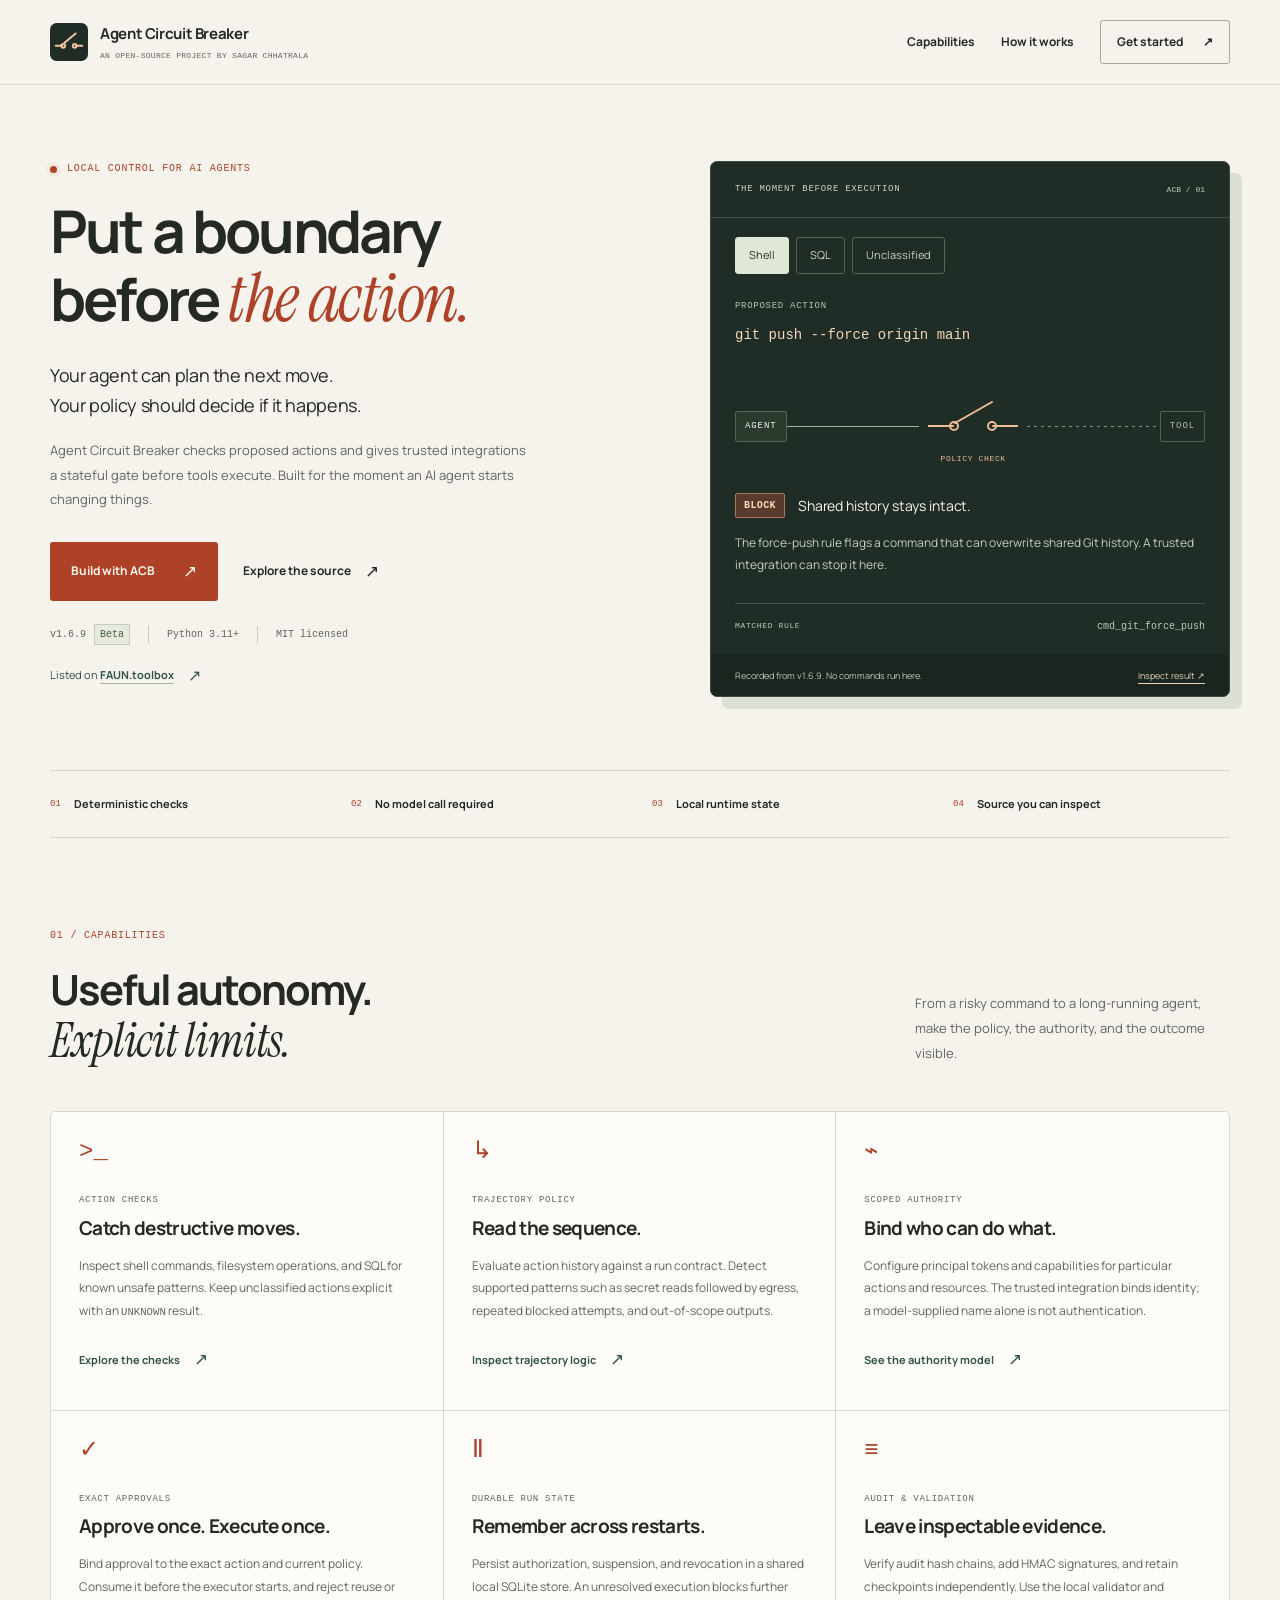
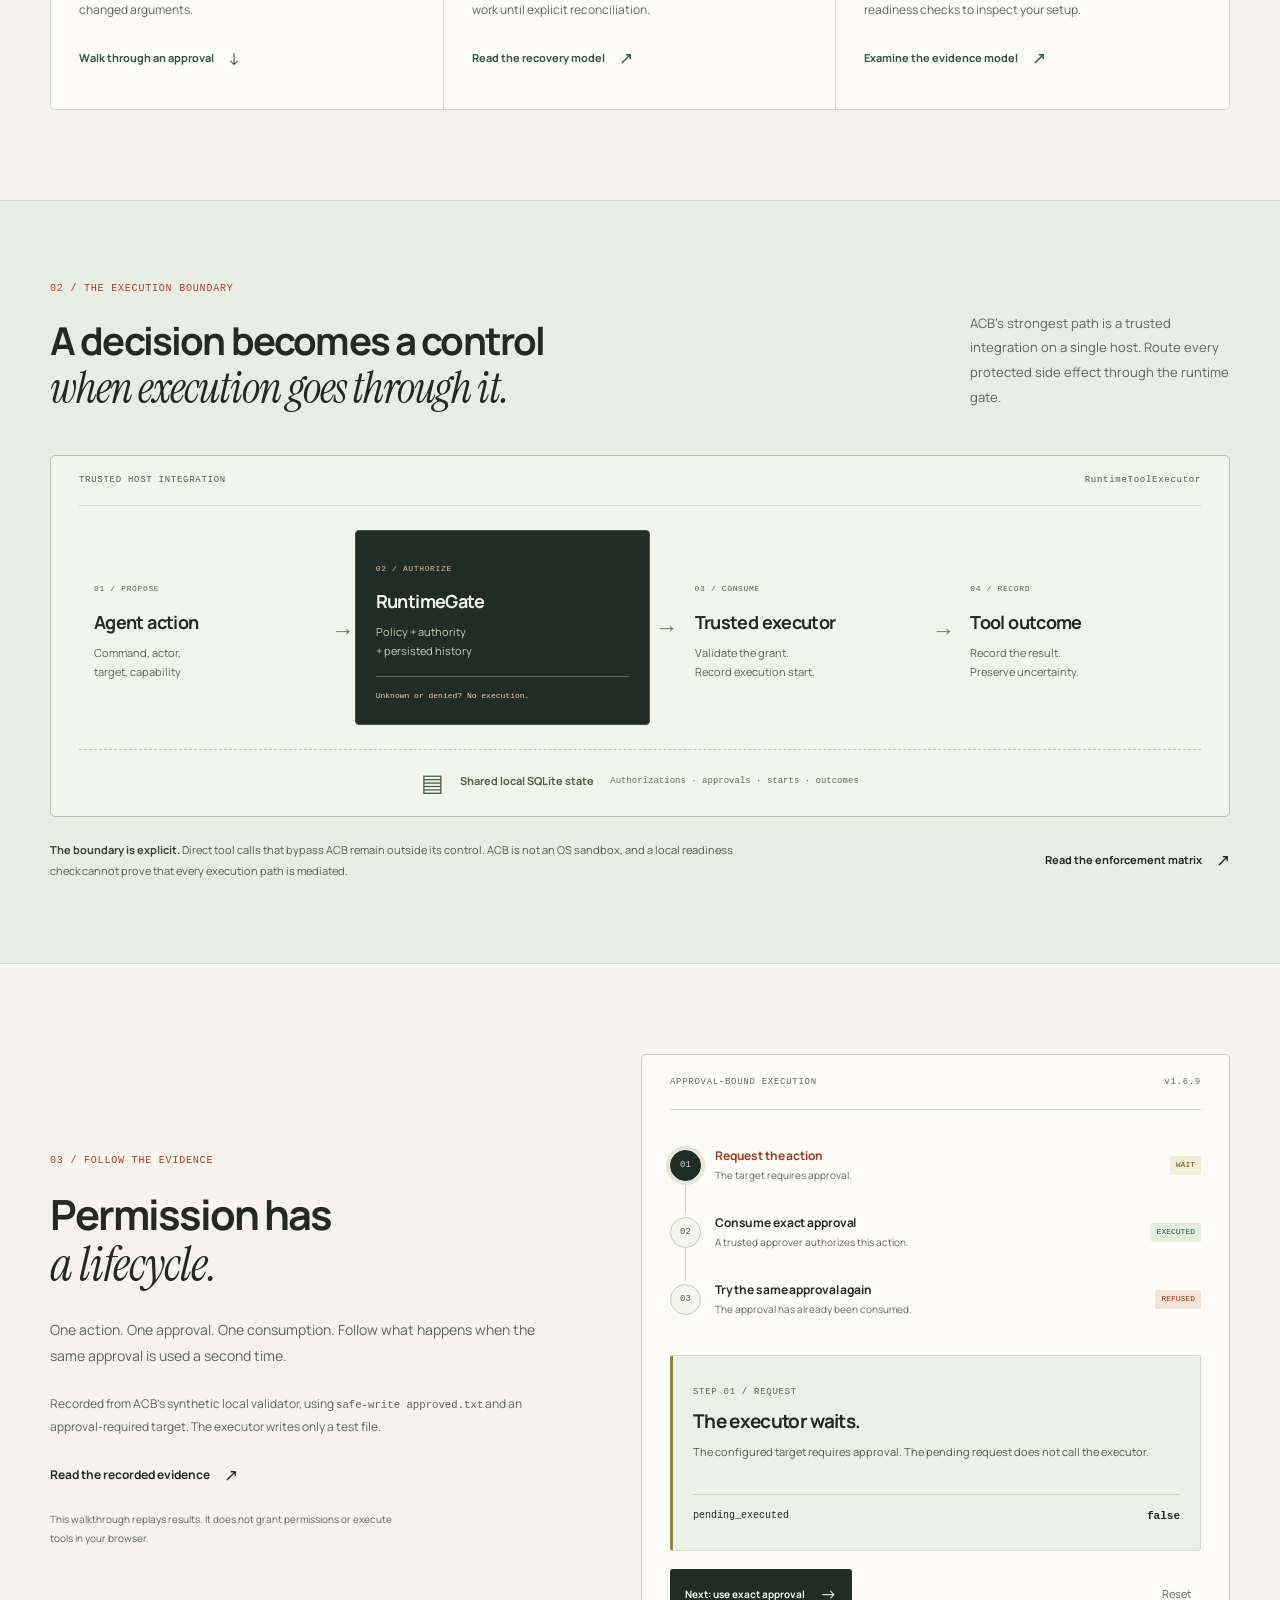
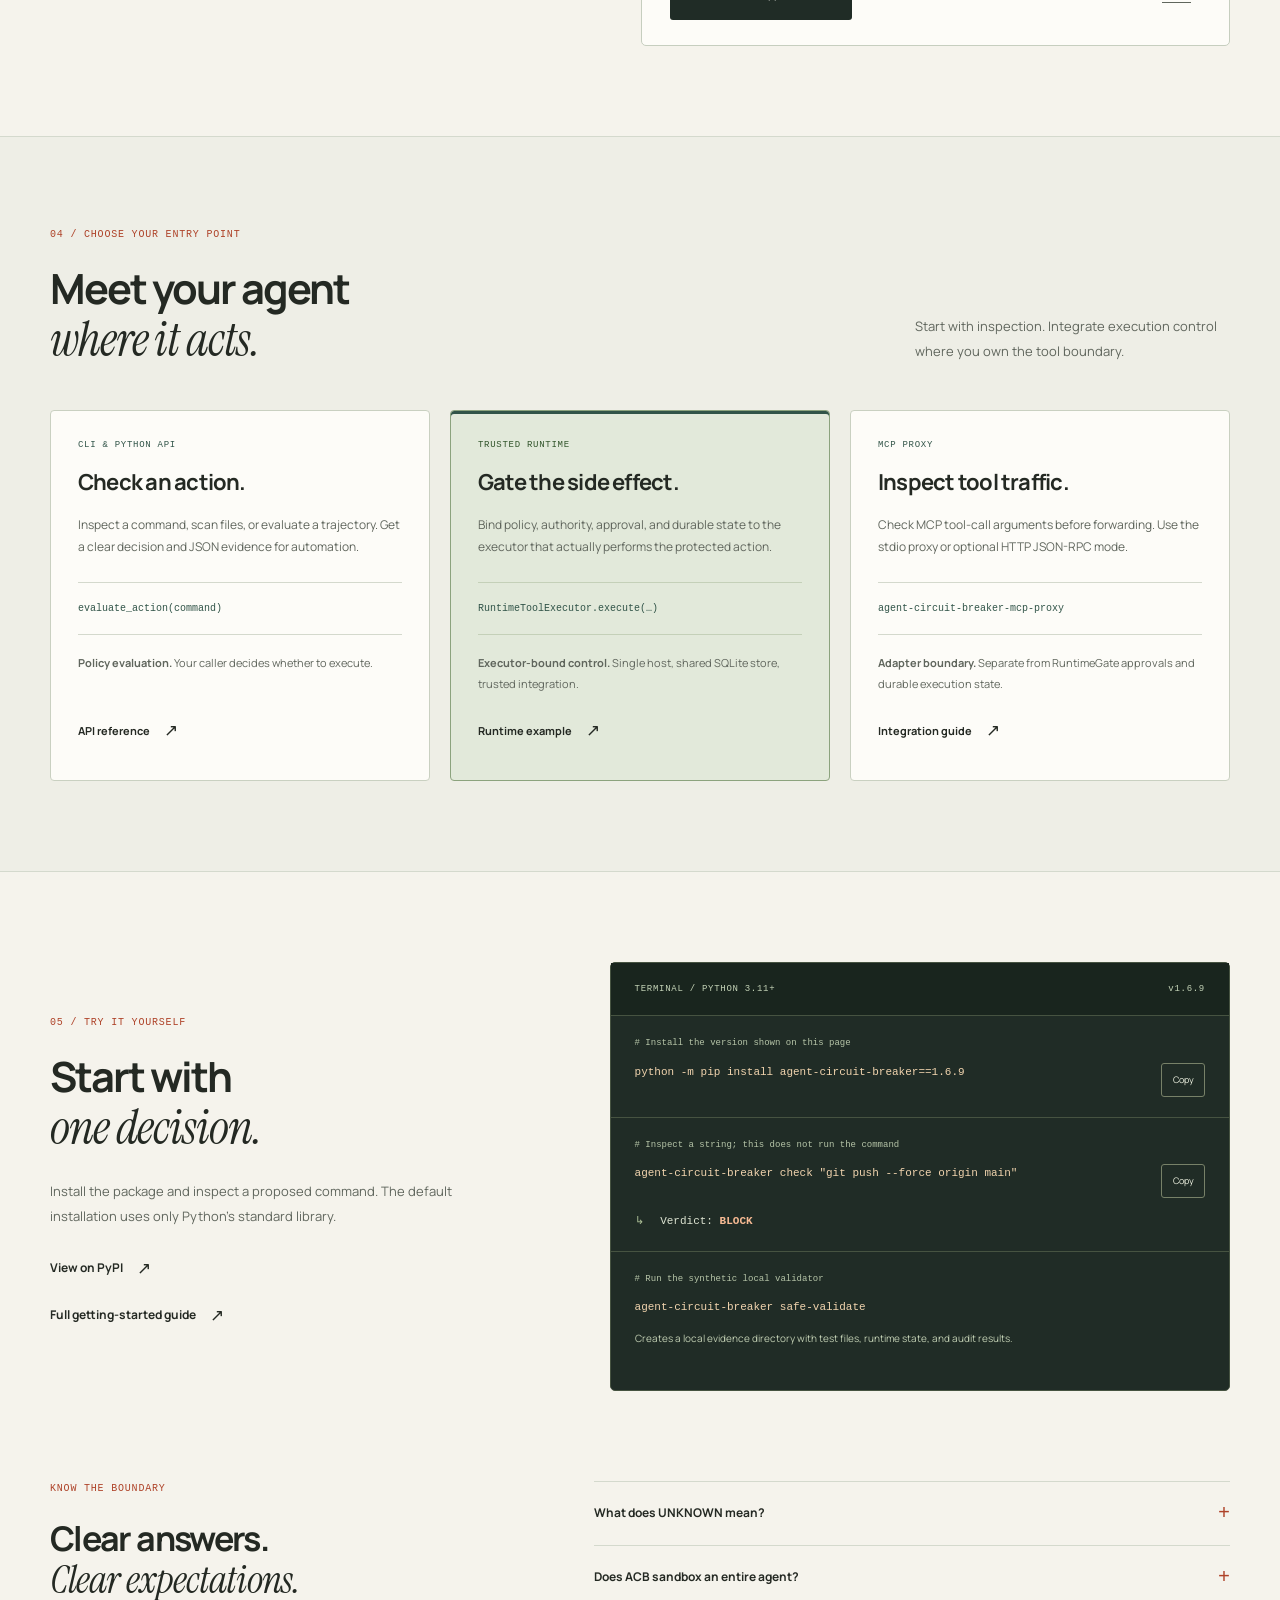
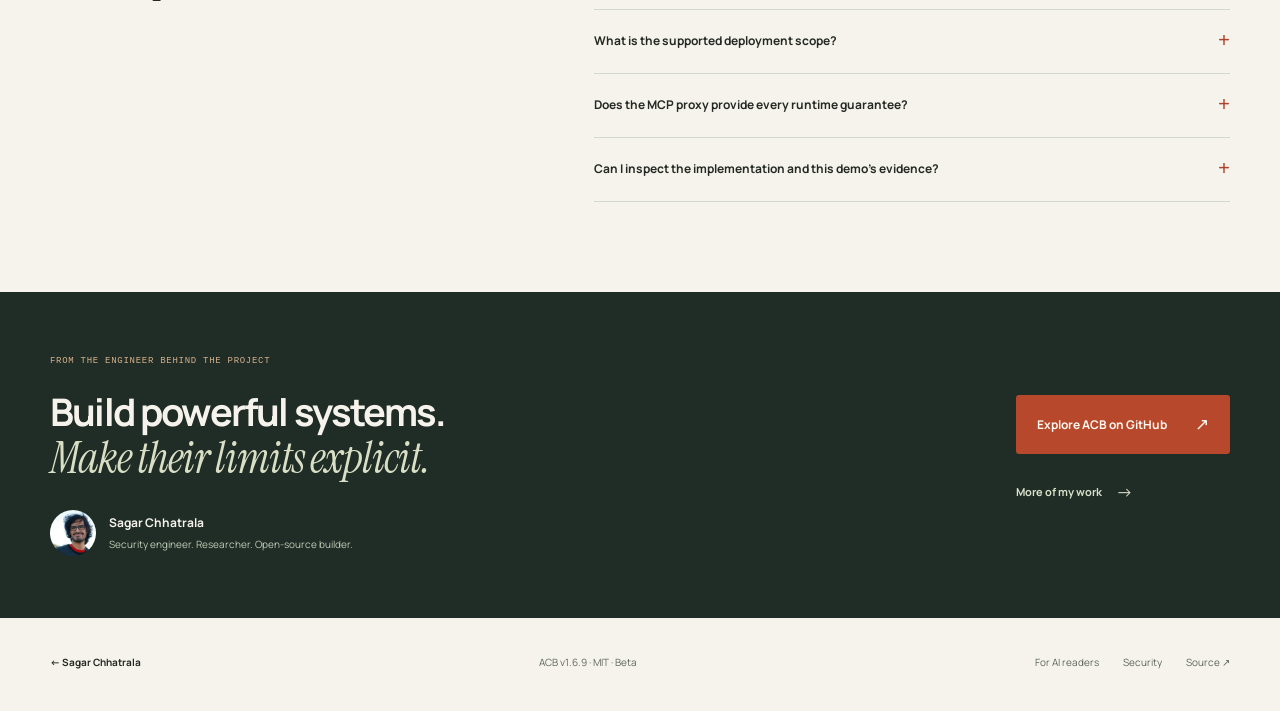
==== agent-circuit-breaker/index.html @ 3d3e62d9 "Publish Option 1 with consolidated ACB and HAC project pages" ====
<!doctype html>
<html lang="en">
<head>
  <meta charset="utf-8">
  <meta name="viewport" content="width=device-width, initial-scale=1">
  <title>Agent Circuit Breaker — Put a boundary before the action.</title>
  <meta name="description" content="Local, deterministic policy checks and a stateful runtime gate for AI agents. Explore ACB's real decisions, one-time approvals, durable state, and open-source Python implementation.">
  <meta name="theme-color" content="#f5f3ec">
  <link rel="canonical" href="https://sagarchhatrala.github.io/agent-circuit-breaker/">
  <link rel="icon" type="image/svg+xml" href="./mark.svg">
  <link rel="alternate" type="application/json" href="./project.json" title="Structured project facts">
  <link rel="alternate" type="text/plain" href="./llms.txt" title="Plain-text project guide">
  <meta property="og:type" content="website">
  <meta property="og:title" content="Agent Circuit Breaker — Put a boundary before the action.">
  <meta property="og:description" content="Local policy checks. Stateful execution control. Inspect the open-source safety layer for AI agents, by Sagar Chhatrala.">
  <meta property="og:url" content="https://sagarchhatrala.github.io/agent-circuit-breaker/">
  <link rel="preload" href="../assets/manrope-regular.ttf" as="font" type="font/ttf" crossorigin>
  <link rel="stylesheet" href="./styles.css">
  <script src="./app.js" defer></script>
  <script type="application/ld+json">
  {"@context":"https://schema.org","@type":"SoftwareSourceCode","name":"Agent Circuit Breaker","alternateName":"ACB","version":"1.6.9","description":"A beta Python safety layer with deterministic action and trajectory checks, and a single-host, trusted executor-bound RuntimeGate. Unmediated actions remain outside its scope.","url":"https://sagarchhatrala.github.io/agent-circuit-breaker/","codeRepository":"https://github.com/sagarchhatrala/agent-circuit-breaker","programmingLanguage":"Python","runtimePlatform":"Python 3.11+","license":"https://opensource.org/license/mit","author":{"@type":"Person","name":"Sagar Chhatrala","url":"https://sagarchhatrala.github.io/"},"isAccessibleForFree":true}
  </script>
</head>
<body>
  <a class="skip-link" href="#main">Skip to content</a>
  <header class="site-header">
    <nav class="shell nav" aria-label="Main navigation">
      <a class="brand" href="#top" aria-label="Agent Circuit Breaker home"><img src="./mark.svg" width="38" height="38" alt=""><span>Agent Circuit Breaker<span class="brand-byline">AN OPEN-SOURCE PROJECT BY SAGAR CHHATRALA</span></span></a>
      <div class="nav-links"><a href="#capabilities">Capabilities</a><a href="#runtime">How it works</a><a class="nav-start" href="#start">Get started <span aria-hidden="true">↗</span></a></div>
    </nav>
  </header>
  <main id="main" tabindex="-1">
    <section class="hero shell" id="top" aria-labelledby="hero-title">
      <div class="hero-copy">
        <p class="eyebrow"><span class="signal-dot" aria-hidden="true"></span> LOCAL CONTROL FOR AI AGENTS</p>
        <h1 id="hero-title">Put a boundary<br>before <em>the action.</em></h1>
        <p class="hero-lede">Your agent can plan the next move.<br><strong>Your policy should decide if it happens.</strong></p>
        <p class="hero-description">Agent Circuit Breaker checks proposed actions and gives trusted integrations a stateful gate before tools execute. Built for the moment an AI agent starts changing things.</p>
        <div class="hero-actions"><a class="button primary" href="#start">Build with ACB <span aria-hidden="true">↗</span></a><a class="text-link" href="https://github.com/sagarchhatrala/agent-circuit-breaker">Explore the source <span aria-hidden="true">↗</span></a></div>
        <div class="hero-facts"><a href="https://github.com/sagarchhatrala/agent-circuit-breaker/blob/v1.6.9/docs/releases/v1.6.9.md">v1.6.9 <span>Beta</span></a><span>Python 3.11+</span><span>MIT licensed</span></div>
        <a class="directory-link" href="https://faun.dev/toolbox/agent-circuit-breaker/" aria-label="Listed on FAUN.toolbox — view ACB’s profile and scorecard"><span>Listed on <strong>FAUN.toolbox</strong></span><span aria-hidden="true">↗</span></a>
      </div>
      <section class="decision-console" aria-labelledby="console-title">
        <div class="console-top"><span class="mono" id="console-title">THE MOMENT BEFORE EXECUTION</span><span class="console-mark" aria-hidden="true">ACB / 01</span></div>
        <div class="example-switch" role="group" aria-label="Choose a recorded policy check" hidden><button type="button" data-example="shell" aria-pressed="true">Shell</button><button type="button" data-example="sql" aria-pressed="false">SQL</button><button type="button" data-example="unknown" aria-pressed="false">Unclassified</button></div>
        <div class="console-result" aria-live="polite" aria-atomic="true">
          <p class="command-label mono">PROPOSED ACTION</p>
          <code class="command" id="command">git push --force origin main</code>
          <div class="circuit" aria-hidden="true"><span class="circuit-end">AGENT</span><span class="wire"></span><span class="circuit-gate"><svg viewBox="0 0 90 58"><path d="M0 37h25m40 0h25M27 34 64 13"/><circle cx="26" cy="37" r="4"/><circle cx="64" cy="37" r="4"/></svg><span>POLICY CHECK</span></span><span class="wire wire-stopped"></span><span class="circuit-end dim">TOOL</span></div>
          <div class="decision-line"><span class="verdict" id="verdict">BLOCK</span><span id="decision-title">Shared history stays intact.</span></div>
          <p class="decision-reason" id="decision-reason">The force-push rule flags a command that can overwrite shared Git history. A trusted integration can stop it here.</p>
          <div class="rule-line"><span class="mono">MATCHED RULE</span><code id="matched-rule">cmd_git_force_push</code></div>
        </div>
        <div class="console-foot"><span>Recorded from v1.6.9. No commands run here.</span><a href="./evidence.json">Inspect result <span aria-hidden="true">↗</span></a></div>
        <p id="example-error" class="console-error" role="status" hidden>Interactive examples could not load. The recorded shell result remains available above.</p>
      </section>
    </section>

    <div class="principles shell" aria-label="Project principles"><p><span>01</span> Deterministic checks</p><p><span>02</span> No model call required</p><p><span>03</span> Local runtime state</p><p><span>04</span> Source you can inspect</p></div>

    <section class="section shell" id="capabilities" aria-labelledby="capabilities-title">
      <div class="section-heading"><div><p class="eyebrow">01 / CAPABILITIES</p><h2 id="capabilities-title">Useful autonomy.<br><em>Explicit limits.</em></h2></div><p>From a risky command to a long-running agent, make the policy, the authority, and the outcome visible.</p></div>
      <div class="capability-grid">
        <article class="capability"><span class="cap-icon" aria-hidden="true">&gt;_</span><p class="mono capability-kind">ACTION CHECKS</p><h3>Catch destructive moves.</h3><p>Inspect shell commands, filesystem operations, and SQL for known unsafe patterns. Keep unclassified actions explicit with an <code>UNKNOWN</code> result.</p><a class="text-link" href="https://github.com/sagarchhatrala/agent-circuit-breaker/blob/v1.6.9/docs/GETTING_STARTED.md">Explore the checks <span aria-hidden="true">↗</span></a></article>
        <article class="capability"><span class="cap-icon" aria-hidden="true">↳</span><p class="mono capability-kind">TRAJECTORY POLICY</p><h3>Read the sequence.</h3><p>Evaluate action history against a run contract. Detect supported patterns such as secret reads followed by egress, repeated blocked attempts, and out-of-scope outputs.</p><a class="text-link" href="https://github.com/sagarchhatrala/agent-circuit-breaker/blob/v1.6.9/agent_circuit_breaker/trajectory.py">Inspect trajectory logic <span aria-hidden="true">↗</span></a></article>
        <article class="capability"><span class="cap-icon" aria-hidden="true">⌁</span><p class="mono capability-kind">SCOPED AUTHORITY</p><h3>Bind who can do what.</h3><p>Configure principal tokens and capabilities for particular actions and resources. The trusted integration binds identity; a model-supplied name alone is not authentication.</p><a class="text-link" href="https://github.com/sagarchhatrala/agent-circuit-breaker/blob/v1.6.9/docs/RUNTIME_PRINCIPALS_AND_CAPABILITIES.md">See the authority model <span aria-hidden="true">↗</span></a></article>
        <article class="capability"><span class="cap-icon" aria-hidden="true">✓</span><p class="mono capability-kind">EXACT APPROVALS</p><h3>Approve once. Execute once.</h3><p>Bind approval to the exact action and current policy. Consume it before the executor starts, and reject reuse or changed arguments.</p><a class="text-link" href="#approval">Walk through an approval <span aria-hidden="true">↓</span></a></article>
        <article class="capability"><span class="cap-icon" aria-hidden="true">Ⅱ</span><p class="mono capability-kind">DURABLE RUN STATE</p><h3>Remember across restarts.</h3><p>Persist authorization, suspension, and revocation in a shared local SQLite store. An unresolved execution blocks further work until explicit reconciliation.</p><a class="text-link" href="https://github.com/sagarchhatrala/agent-circuit-breaker/blob/v1.6.9/docs/RUNTIME_PRODUCTION_HARDENING.md">Read the recovery model <span aria-hidden="true">↗</span></a></article>
        <article class="capability"><span class="cap-icon" aria-hidden="true">≡</span><p class="mono capability-kind">AUDIT &amp; VALIDATION</p><h3>Leave inspectable evidence.</h3><p>Verify audit hash chains, add HMAC signatures, and retain checkpoints independently. Use the local validator and readiness checks to inspect your setup.</p><a class="text-link" href="https://github.com/sagarchhatrala/agent-circuit-breaker/blob/v1.6.9/docs/RUNTIME_PRODUCTION_HARDENING.md#audit-integrity">Examine the evidence model <span aria-hidden="true">↗</span></a></article>
      </div>
    </section>

    <section class="runtime-section" id="runtime" aria-labelledby="runtime-title">
      <div class="shell">
        <div class="section-heading"><div><p class="eyebrow">02 / THE EXECUTION BOUNDARY</p><h2 id="runtime-title">A decision becomes a control<br><em>when execution goes through it.</em></h2></div><p>ACB’s strongest path is a trusted integration on a single host. Route every protected side effect through the runtime gate.</p></div>
        <div class="architecture">
          <div class="architecture-top mono"><span>TRUSTED HOST INTEGRATION</span><span>RuntimeToolExecutor</span></div>
          <ol class="architecture-flow">
            <li><span class="step-no mono">01 / PROPOSE</span><h3>Agent action</h3><p>Command, actor,<br>target, capability</p></li>
            <li class="gate-node"><span class="step-no mono">02 / AUTHORIZE</span><h3>RuntimeGate</h3><p>Policy + authority<br>+ persisted history</p><span class="node-caption">Unknown or denied? No execution.</span></li>
            <li><span class="step-no mono">03 / CONSUME</span><h3>Trusted executor</h3><p>Validate the grant.<br>Record execution start.</p></li>
            <li><span class="step-no mono">04 / RECORD</span><h3>Tool outcome</h3><p>Record the result.<br>Preserve uncertainty.</p></li>
          </ol>
          <div class="state-bar"><span class="state-icon" aria-hidden="true">▤</span><strong>Shared local SQLite state</strong><span>Authorizations · approvals · starts · outcomes</span></div>
        </div>
        <div class="boundary-note"><p><strong>The boundary is explicit.</strong> Direct tool calls that bypass ACB remain outside its control. ACB is not an OS sandbox, and a local readiness check cannot prove that every execution path is mediated.</p><a class="text-link" href="https://github.com/sagarchhatrala/agent-circuit-breaker/blob/v1.6.9/docs/ADAPTER_ENFORCEMENT_MATRIX.md">Read the enforcement matrix <span aria-hidden="true">↗</span></a></div>
      </div>
    </section>

    <section class="section shell approval-section" id="approval" aria-labelledby="approval-title">
      <div class="approval-copy"><p class="eyebrow">03 / FOLLOW THE EVIDENCE</p><h2 id="approval-title">Permission has<br><em>a lifecycle.</em></h2><p>One action. One approval. One consumption. Follow what happens when the same approval is used a second time.</p><p class="scenario-context">Recorded from ACB’s synthetic local validator, using <code>safe-write approved.txt</code> and an approval-required target. The executor writes only a test file.</p><a class="text-link" href="./evidence.json">Read the recorded evidence <span aria-hidden="true">↗</span></a><p class="replay-note">This walkthrough replays results. It does not grant permissions or execute tools in your browser.</p></div>
      <div class="approval-demo">
        <div class="demo-header"><span class="mono">APPROVAL-BOUND EXECUTION</span><span class="mono">v1.6.9</span></div>
        <ol class="approval-steps">
          <li data-step="0" class="is-active" aria-current="step"><span class="timeline-dot">01</span><div><h3>Request the action</h3><p>The target requires approval.</p></div><span class="step-outcome pending">WAIT</span></li>
          <li data-step="1"><span class="timeline-dot">02</span><div><h3>Consume exact approval</h3><p>A trusted approver authorizes this action.</p></div><span class="step-outcome allow">EXECUTED</span></li>
          <li data-step="2"><span class="timeline-dot">03</span><div><h3>Try the same approval again</h3><p>The approval has already been consumed.</p></div><span class="step-outcome block">REFUSED</span></li>
        </ol>
        <div class="approval-result" aria-live="polite" aria-atomic="true"><span class="mono" id="approval-stage">STEP 01 / REQUEST</span><h3 id="approval-headline">The executor waits.</h3><p id="approval-description">The configured target requires approval. The pending request does not call the executor.</p><div class="result-fact"><code id="approval-field">pending_executed</code><strong id="approval-value">false</strong></div></div>
        <div class="demo-controls" hidden><button type="button" class="button dark" id="next-step">Next: use exact approval <span aria-hidden="true">→</span></button><button type="button" class="reset-button" id="reset-demo">Reset</button></div>
        <noscript><p class="noscript-note">Recorded outcomes: pending request — no execution; exact approval — executed; approval replay — no execution. All three steps are shown above.</p></noscript>
      </div>
    </section>

    <section class="integration-section section" aria-labelledby="integration-title">
      <div class="shell"><div class="section-heading"><div><p class="eyebrow">04 / CHOOSE YOUR ENTRY POINT</p><h2 id="integration-title">Meet your agent<br><em>where it acts.</em></h2></div><p>Start with inspection. Integrate execution control where you own the tool boundary.</p></div>
      <div class="integration-grid">
        <article><span class="integration-tag">CLI &amp; PYTHON API</span><h3>Check an action.</h3><p>Inspect a command, scan files, or evaluate a trajectory. Get a clear decision and JSON evidence for automation.</p><code>evaluate_action(command)</code><p class="integration-scope"><strong>Policy evaluation.</strong> Your caller decides whether to execute.</p><a class="text-link" href="https://github.com/sagarchhatrala/agent-circuit-breaker/blob/v1.6.9/docs/API.md">API reference <span aria-hidden="true">↗</span></a></article>
        <article class="integration-featured"><span class="integration-tag">TRUSTED RUNTIME</span><h3>Gate the side effect.</h3><p>Bind policy, authority, approval, and durable state to the executor that actually performs the protected action.</p><code>RuntimeToolExecutor.execute(…)</code><p class="integration-scope"><strong>Executor-bound control.</strong> Single host, shared SQLite store, trusted integration.</p><a class="text-link" href="https://github.com/sagarchhatrala/agent-circuit-breaker/tree/v1.6.9#mediated-execution-example">Runtime example <span aria-hidden="true">↗</span></a></article>
        <article><span class="integration-tag">MCP PROXY</span><h3>Inspect tool traffic.</h3><p>Check MCP tool-call arguments before forwarding. Use the stdio proxy or optional HTTP JSON-RPC mode.</p><code>agent-circuit-breaker-mcp-proxy</code><p class="integration-scope"><strong>Adapter boundary.</strong> Separate from RuntimeGate approvals and durable execution state.</p><a class="text-link" href="https://github.com/sagarchhatrala/agent-circuit-breaker/blob/v1.6.9/docs/INTEGRATION_GUIDE.md">Integration guide <span aria-hidden="true">↗</span></a></article>
      </div></div>
    </section>

    <section class="section shell start-section" id="start" aria-labelledby="start-title">
      <div class="start-copy"><p class="eyebrow">05 / TRY IT YOURSELF</p><h2 id="start-title">Start with<br><em>one decision.</em></h2><p>Install the package and inspect a proposed command. The default installation uses only Python’s standard library.</p><div class="start-links"><a class="text-link" href="https://pypi.org/project/agent-circuit-breaker/1.6.9/">View on PyPI <span aria-hidden="true">↗</span></a><a class="text-link" href="https://github.com/sagarchhatrala/agent-circuit-breaker/blob/v1.6.9/docs/GETTING_STARTED.md">Full getting-started guide <span aria-hidden="true">↗</span></a></div></div>
      <div class="quickstart"><div class="quickstart-header"><span class="mono">TERMINAL / PYTHON 3.11+</span><span class="mono">v1.6.9</span></div><div class="install-block"><span class="code-comment"># Install the version shown on this page</span><div class="copy-row"><code id="install-command">python -m pip install agent-circuit-breaker==1.6.9</code><button type="button" class="copy-button" data-copy="install-command" aria-label="Copy installation command" hidden>Copy</button></div></div><div class="check-block"><span class="code-comment"># Inspect a string; this does not run the command</span><div class="copy-row"><code id="check-command">agent-circuit-breaker check "git push --force origin main"</code><button type="button" class="copy-button" data-copy="check-command" aria-label="Copy policy check command" hidden>Copy</button></div><p class="terminal-result"><span aria-hidden="true">↳</span> Verdict: <strong>BLOCK</strong></p></div><div class="validation-block"><span class="code-comment"># Run the synthetic local validator</span><code>agent-circuit-breaker safe-validate</code><p>Creates a local evidence directory with test files, runtime state, and audit results.</p></div><p class="copy-status" id="copy-status" role="status"></p></div>
    </section>

    <section class="faq-section shell" aria-labelledby="faq-title"><div><p class="eyebrow">KNOW THE BOUNDARY</p><h2 id="faq-title">Clear answers.<br><em>Clear expectations.</em></h2></div><div class="faq-list">
      <details><summary>What does UNKNOWN mean?</summary><p>ACB could not establish that the action passed its supported checks. It is a separate result, not permission. RuntimeGate does not issue executable authority for an unknown action. ALLOW, BLOCK, UNKNOWN, PENDING_APPROVAL, and ERROR remain distinct outcomes.</p></details>
      <details><summary>Does ACB sandbox an entire agent?</summary><p>No. ACB controls the paths that a trusted integration routes through it. Direct subprocess calls, arbitrary host processes, and compromised trusted executors remain outside that boundary. Use separate OS and network controls where your threat model requires them.</p></details>
      <details><summary>What is the supported deployment scope?</summary><p>Version 1.6.9 is classified as beta. Its strongest supported path is a single-host trusted RuntimeGate deployment, with workers sharing a local SQLite store and private keys held outside model-visible state. The readiness command checks local store and audit posture; it is not a certification of your application. Distributed coordination and exactly-once external effects are outside scope.</p></details>
      <details><summary>Does the MCP proxy provide every runtime guarantee?</summary><p>No. The proxy can stop forwarding unsafe or unknown calls according to policy, but it does not provide RuntimeGate’s exact approval consumption, suspension and revocation, or durable start/outcome tracking. See the <a href="https://github.com/sagarchhatrala/agent-circuit-breaker/blob/v1.6.9/docs/ADAPTER_ENFORCEMENT_MATRIX.md">adapter enforcement matrix</a> for each entry point.</p></details>
      <details><summary>Can I inspect the implementation and this demo’s evidence?</summary><p>Yes. ACB is MIT-licensed. The examples on this page were recorded from source commit <a href="https://github.com/sagarchhatrala/agent-circuit-breaker/tree/55b9646ea78384dd2a3c57bf1ff7b67048d75b16"><code>55b9646</code></a>. Read the <a href="./evidence.json">recorded results</a>, <a href="./project.json">structured project facts</a>, or <a href="./llms.txt">plain-text guide</a>. The browser replays results and never runs the Python engine.</p></details>
    </div></section>

    <section class="maker-section" aria-labelledby="maker-title"><div class="shell maker-grid"><div><p class="eyebrow">FROM THE ENGINEER BEHIND THE PROJECT</p><h2 id="maker-title">Build powerful systems.<br><em>Make their limits explicit.</em></h2><div class="maker"><img src="../assets/portrait.jpg" alt="Sagar Chhatrala" width="46" height="46" loading="lazy"><p><strong>Sagar Chhatrala</strong><span>Security engineer. Researcher. Open-source builder.</span></p></div></div><div class="maker-actions"><a class="button primary" href="https://github.com/sagarchhatrala/agent-circuit-breaker">Explore ACB on GitHub <span aria-hidden="true">↗</span></a><a class="text-link" href="../#projects">More of my work <span aria-hidden="true">→</span></a></div></div></section>
  </main>
  <footer class="shell footer"><a href="../">← Sagar Chhatrala</a><span>ACB v1.6.9 · MIT · Beta</span><div><a href="./llms.txt">For AI readers</a><a href="https://github.com/sagarchhatrala/agent-circuit-breaker/blob/v1.6.9/SECURITY.md">Security</a><a href="https://github.com/sagarchhatrala/agent-circuit-breaker">Source ↗</a></div></footer>
</body>
</html>
---- agent-circuit-breaker/styles.css ----
@font-face{font-family:Manrope;src:url('../assets/manrope-regular.ttf') format('truetype');font-weight:400;font-display:swap}
@font-face{font-family:Manrope;src:url('../assets/manrope-bold.ttf') format('truetype');font-weight:700;font-display:swap}
@font-face{font-family:'Instrument Serif';src:url('../assets/instrument-serif-italic.ttf') format('truetype');font-weight:400;font-style:italic;font-display:swap}
:root{--paper:#f5f3ec;--white:#fdfcf8;--ink:#242923;--muted:#60665d;--line:#d4d9cd;--accent:#ae4228;--green:#315448;--dark:#202c26;--mono:'Cascadia Code',Consolas,monospace;--header:85px}
*{box-sizing:border-box}html{scroll-behavior:smooth;scroll-padding-top:calc(var(--header) + 24px)}body{margin:0;background:var(--paper);color:var(--ink);font-family:Manrope,'Segoe UI',sans-serif;font-size:15px;line-height:1.7;-webkit-font-smoothing:antialiased}h1,h2,h3,p{margin:0}h1,h2,h3{font-weight:700;line-height:1.15}h1,h2{letter-spacing:-.048em}h2{font-size:clamp(34px,3.25vw,46px)}h3{font-size:20px;letter-spacing:-.035em}em{font-family:'Instrument Serif',Georgia,serif;font-weight:400;font-size:1.15em;letter-spacing:-.023em}a{color:inherit;text-decoration:none;text-underline-offset:4px}a:hover{color:var(--accent)}a,button{-webkit-tap-highlight-color:transparent}button{cursor:pointer;font:inherit}button:disabled{cursor:default}code{font-family:var(--mono);font-size:.89em;overflow-wrap:anywhere}img,svg{display:block;max-width:100%}button,a{touch-action:manipulation}:focus-visible{outline:3px solid var(--accent);outline-offset:5px}[hidden]{display:none!important}::selection{background:#eac7ad;color:var(--ink)}.shell{width:min(1180px,calc(100% - 96px));margin-inline:auto}.mono,.eyebrow{font:10px/1.6 var(--mono);letter-spacing:.08em}.eyebrow{color:var(--accent);margin-bottom:22px;display:flex;align-items:center;gap:10px}.signal-dot{width:7px;height:7px;border-radius:50%;background:var(--accent);box-shadow:0 0 0 4px #ae422810}.skip-link{position:fixed;top:12px;left:12px;z-index:100;padding:10px 18px;background:var(--dark);color:white;transform:translateY(-160%)}.skip-link:focus{transform:translateY(0)}
.site-header{position:sticky;top:0;z-index:20;border-bottom:1px solid var(--line);background:#f5f3ecf5;backdrop-filter:blur(10px)}.nav{height:84px;display:flex;justify-content:space-between;align-items:center;gap:24px}.brand{display:flex;align-items:center;gap:12px;font-size:15px;font-weight:700;line-height:1.4;letter-spacing:-.025em}.brand img{flex-shrink:0}.brand-byline{display:block;font:8px/1.5 var(--mono);letter-spacing:.035em;color:var(--muted);margin-top:6px}.nav-links{display:flex;align-items:center;gap:26px;font-size:12px;font-weight:700}.nav-links a{display:flex;align-items:center;gap:20px;min-height:44px}.nav-start{padding:9px 16px;border:1px solid #a4ad9f;border-radius:3px}.nav-start:hover{background:#e9ece2}.button{padding:14px 20px;min-height:48px;display:inline-flex;align-items:center;justify-content:space-between;gap:28px;font-size:12px;font-weight:700;border:1px solid transparent;border-radius:3px;transition:background .2s,transform .2s}.button:hover{transform:translateY(-2px)}.primary{background:var(--accent);color:#fff9ef}.primary:hover{background:#8d331d;color:#fff}.dark{background:var(--dark);color:var(--paper)}.dark:hover{background:#365143;color:white}.text-link{display:inline-flex;align-items:center;gap:14px;min-height:44px;font-size:12px;font-weight:700}.text-link span,.button span{font-size:17px;font-weight:400}
.hero{display:grid;grid-template-columns:minmax(0,1.15fr) minmax(0,1fr);gap:62px;align-items:center;padding-block:76px 72px}.hero h1{font-size:clamp(44px,4.6vw,65px);line-height:1.07}.hero h1 em{color:var(--accent);white-space:nowrap}.hero-lede{font-size:18px;line-height:1.65;margin-top:27px;letter-spacing:-.02em}.hero-lede strong{font-weight:400}.hero-description{max-width:485px;color:var(--muted);font-size:13px;line-height:1.9;margin-top:17px}.hero-actions{display:flex;align-items:center;gap:25px;margin-top:30px;flex-wrap:wrap}.hero-facts{display:flex;align-items:center;gap:18px;margin-top:23px;font:10px/1.7 var(--mono);color:var(--muted)}.hero-facts>a{display:flex;align-items:center;gap:8px}.hero-facts>a span{border:1px solid #c7ccbc;padding:1px 5px;background:#e7ebdf;color:#456040}.hero-facts>span{border-left:1px solid #c5ccbd;padding-left:18px}
.decision-console{min-width:0;background:var(--dark);color:var(--paper);border-radius:7px;border:1px solid #3b4b40;box-shadow:12px 12px 0 #dce0d3;overflow:hidden}.console-top{padding:20px 24px;border-bottom:1px solid #465349;display:flex;justify-content:space-between;align-items:center;gap:12px;color:#cad4c4}.console-top .mono{font-size:9px}.console-mark{font:8px/1.5 var(--mono);white-space:nowrap;color:#c1d0b7}.example-switch{padding:19px 24px 0;display:flex;gap:7px}.example-switch button{background:transparent;color:#c7d2c2;border:1px solid #586557;min-height:37px;padding:6px 13px;border-radius:3px;font-size:11px}.example-switch button:hover{border-color:#c1cfb9;color:#fff}.example-switch button[aria-pressed=true]{background:#dfe7d5;color:#25372b;border-color:#dfe7d5}.decision-console :focus-visible{outline-color:#f0bd8f}.console-result{padding:25px 24px 20px}.command-label{color:#b5c3b3;font-size:9px;margin-bottom:11px}.command{display:block;min-height:49px;color:#f4d8b7;font-size:14px;line-height:1.6}.circuit{display:flex;align-items:center;gap:0;margin:10px 0 24px;height:86px}.circuit-end{font:9px/1 var(--mono);letter-spacing:.1em;border:1px solid #536551;padding:10px 9px;background:#2a3b2e;border-radius:2px}.wire{height:1px;background:#a3b592;flex:1;min-width:10px}.circuit-gate{width:108px;display:flex;flex-direction:column;align-items:center;gap:8px;font:8px/1 var(--mono);letter-spacing:.08em;color:#eebc95}.circuit-gate svg{width:90px;fill:none;stroke:currentColor;stroke-width:2;stroke-linecap:round}.wire-stopped{background:repeating-linear-gradient(90deg,#859280 0 3px,transparent 3px 7px)}.circuit-end.dim{color:#b1bba9;background:transparent}.decision-line{display:flex;align-items:center;gap:13px;font-size:14px;letter-spacing:-.01em}.verdict{display:inline-flex;padding:4px 8px;background:#583b2d;border:1px solid #a7785b;color:#ffd8b5;font:700 10px/1.5 var(--mono);letter-spacing:.04em;border-radius:2px;flex-shrink:0}.verdict.unknown{background:#4a462a;border-color:#a79855;color:#f3dfa1}.decision-reason{color:#c2cfbb;margin-top:14px;font-size:12px;line-height:1.8;min-height:65px}.rule-line{display:flex;align-items:center;justify-content:space-between;gap:12px;padding-top:14px;margin-top:6px;border-top:1px solid #465349;color:#bccbb5}.rule-line>.mono{font-size:8px;flex-shrink:0}.rule-line>code{font-size:10px;text-align:right}.console-foot{padding:13px 24px;display:flex;flex-wrap:wrap;gap:4px 14px;justify-content:space-between;background:#19251e;font-size:9px;color:#bdcbb6}.console-foot a{text-decoration:underline;color:#e6d2b7}.console-error{padding:15px 24px;font-size:11px;color:#edbf92}
.principles{display:grid;grid-template-columns:repeat(4,1fr);border-block:1px solid var(--line);padding-block:24px;gap:24px}.principles p{font-size:11px;font-weight:700;display:flex;gap:13px;align-items:center}.principles span{font:9px/1 var(--mono);color:var(--accent)}.section{padding-block:90px}.section-heading{display:flex;align-items:flex-end;justify-content:space-between;gap:48px;margin-bottom:42px}.section-heading>p{color:var(--muted);max-width:315px;font-size:13px;line-height:1.9;padding-bottom:4px}.capability-grid{display:grid;grid-template-columns:repeat(3,minmax(0,1fr));border:1px solid var(--line);border-radius:5px;overflow:hidden;background:var(--white)}.capability{padding:28px;display:flex;flex-direction:column;min-width:0;position:relative}.capability:not(:nth-child(3n)){border-right:1px solid var(--line)}.capability:nth-child(-n+3){border-bottom:1px solid var(--line)}.cap-icon{color:var(--accent);font:24px/1 var(--mono);height:29px;margin-bottom:24px}.capability-kind{color:var(--muted);font-size:9px;margin-bottom:10px}.capability h3{font-size:19px}.capability>p:not(.mono){color:var(--muted);font-size:12px;line-height:1.9;margin-top:15px;margin-bottom:15px}.capability .text-link{font-size:11px;margin-top:auto;color:var(--green)}.capability .text-link:hover{color:var(--accent)}
.runtime-section{background:#e8ece2;border-block:1px solid #d5dccd;padding-block:80px}.runtime-section .section-heading>div{max-width:750px}.runtime-section h2{font-size:clamp(32px,3vw,43px)}.runtime-section .section-heading>p{max-width:260px}.architecture{border:1px solid #b9c6b1;border-radius:5px;background:#f1f4eb;padding:0 28px 22px;position:relative}.architecture-top{display:flex;justify-content:space-between;gap:12px;padding-block:17px;border-bottom:1px solid #d1dacc;color:#4e6149;font-size:9px}.architecture-flow{display:grid;grid-template-columns:1fr 1.2fr 1fr 1fr;gap:30px;list-style:none;margin:24px 0;padding:0;align-items:center}.architecture-flow li{padding:18px 15px;position:relative;min-width:0}.architecture-flow li:not(:last-child)::after{content:'→';position:absolute;right:-25px;top:44%;color:#697b5c;font:23px var(--mono)}.step-no{font-size:8px;color:#52664b}.architecture-flow h3{font-size:18px;margin-top:13px}.architecture-flow p{font-size:11px;line-height:1.75;color:#57684f;margin-top:10px}.architecture-flow .gate-node{background:var(--dark);border:1px solid #3c5442;border-radius:4px;color:#f5f3ec;padding:22px 20px}.gate-node .step-no{color:#e4bb93}.gate-node p{color:#c1d0b5}.node-caption{display:block;font:8px/1.65 var(--mono);color:#f4caac;border-top:1px solid #59674f;margin-top:15px;padding-top:12px}.state-bar{border-top:1px dashed #becab3;padding-top:20px;display:flex;justify-content:center;align-items:center;gap:16px;font-size:11px;color:#4e6245}.state-bar>span:last-child{color:#64705d;font:9px/1.7 var(--mono)}.state-icon{font-size:24px;line-height:1}.boundary-note{display:flex;align-items:center;gap:48px;justify-content:space-between;margin-top:22px}.boundary-note p{max-width:710px;font-size:11px;line-height:1.9;color:#53604a}.boundary-note strong{color:#32482f}.boundary-note a{flex-shrink:0;font-size:11px}
.approval-section{display:grid;grid-template-columns:1fr 1.2fr;gap:100px;align-items:center}.approval-copy>p:not(.eyebrow){color:var(--muted);font-size:14px;line-height:1.85;margin-top:24px}.approval-copy>p.scenario-context{font-size:12px}.approval-copy>.text-link{margin-top:15px}.approval-copy>p.replay-note{font-size:10px;max-width:350px;margin-top:13px}.approval-demo{border:1px solid #c6cebf;border-radius:5px;padding:0 28px 25px;background:var(--white);min-width:0}.demo-header{display:flex;justify-content:space-between;gap:14px;border-bottom:1px solid var(--line);padding-block:20px;color:var(--muted)}.demo-header .mono{font-size:9px}.approval-steps{list-style:none;padding:22px 0;margin:0}.approval-steps li{display:flex;align-items:center;gap:14px;position:relative;padding:15px 0}.timeline-dot{display:grid;place-items:center;width:31px;height:31px;border:1px solid #c9cfbf;background:#f4f4ed;border-radius:50%;font:9px/1 var(--mono);color:#55644b;flex-shrink:0;z-index:1}.approval-steps li:not(:last-child)::after{content:'';position:absolute;left:15px;width:1px;top:44px;bottom:-15px;background:#d2d7c7}.approval-steps h3{font-size:12px;line-height:1.5;letter-spacing:-.01em}.approval-steps p{font-size:10px;color:var(--muted);margin-top:2px}.step-outcome{margin-left:auto;font:8px/1.6 var(--mono);padding:3px 6px;border-radius:2px;flex-shrink:0}.pending{color:#68591b;background:#f2edd6}.allow{color:#2d583b;background:#e2eddf}.block{color:#953820;background:#f3e3d8}.is-active .timeline-dot{background:var(--dark);border-color:var(--dark);color:#e7d5b9;box-shadow:0 0 0 4px #e2e7d8}.is-active h3{color:#9d3b22}.approval-result{padding:20px;background:#ecefe5;border:1px solid #d4dbcb;border-left:3px solid #8d844e;border-radius:3px;min-height:196px}.approval-result[data-state=allow]{border-left-color:#47744a}.approval-result[data-state=block]{border-left-color:var(--accent)}.approval-result>.mono{font-size:9px;color:#60684f}.approval-result h3{font-size:19px;margin-top:9px}.approval-result p{font-size:11px;color:#535e49;line-height:1.8;margin-top:10px;min-height:40px}.result-fact{display:flex;justify-content:space-between;align-items:center;gap:14px;border-top:1px solid #cbd4be;margin-top:12px;padding-top:12px}.result-fact code{font-size:10px}.result-fact strong{font:700 11px/1.5 var(--mono)}.demo-controls{display:flex;gap:15px;align-items:center;justify-content:space-between;margin-top:18px}.demo-controls .button{font-size:10px;padding:10px 14px;min-height:44px;gap:15px}.reset-button{padding:8px 10px;font-size:11px;color:var(--muted);background:transparent;border:0;min-height:44px;text-decoration:underline;text-underline-offset:4px}.reset-button:hover{color:var(--accent)}.noscript-note{font-size:11px;margin-top:20px;color:var(--muted)}
.integration-section{background:#eeeee6;border-block:1px solid var(--line)}.integration-grid{display:grid;grid-template-columns:repeat(3,minmax(0,1fr));gap:20px}.integration-grid article{background:var(--white);border:1px solid #c9d0c1;border-radius:4px;padding:27px;display:flex;flex-direction:column;min-width:0}.integration-tag{font:9px/1.6 var(--mono);color:var(--green);letter-spacing:.08em;margin-bottom:18px}.integration-grid h3{font-size:22px}.integration-grid p{color:var(--muted);font-size:12px;line-height:1.9;margin-top:18px}.integration-grid code{font-size:10px;margin-top:23px;padding-block:16px;border-block:1px solid var(--line);line-height:1.9;color:var(--green)}.integration-grid p.integration-scope{font-size:11px;margin-bottom:14px}.integration-grid .text-link{font-size:11px;margin-top:auto}.integration-grid .integration-featured{background:#e2e9da;border-color:#8ca37e;box-shadow:inset 0 3px var(--green)}.integration-featured code{border-color:#c4d0b8}.integration-featured .integration-tag{color:#31542a}.start-section{display:grid;grid-template-columns:1fr 1.35fr;gap:100px;align-items:center}.start-copy>p:not(.eyebrow){color:var(--muted);font-size:13px;margin-top:23px;line-height:1.9}.start-links{display:flex;flex-direction:column;align-items:flex-start;gap:3px;margin-top:18px}.quickstart{min-width:0;border:1px solid #465341;background:var(--dark);border-radius:5px;color:#edf0e3}.quickstart-header{display:flex;justify-content:space-between;gap:14px;padding:19px 24px;background:#19251e;border-bottom:1px solid #465341;color:#c4d3b7}.quickstart-header .mono{font-size:9px}.install-block,.check-block,.validation-block{padding:20px 24px}.install-block,.check-block{border-bottom:1px solid #465341}.code-comment{font:9px/1.7 var(--mono);color:#b6c5a8;display:block;margin-bottom:11px}.quickstart code{font-size:11px;line-height:1.8;display:block;color:#f1d4ae}.copy-row{display:flex;align-items:flex-start;gap:18px;justify-content:space-between}.copy-row code{min-width:0}.copy-button{padding:6px 8px;border:1px solid #778168;color:#ecf0df;background:transparent;font-size:9px;border-radius:3px;min-width:44px;min-height:34px;flex-shrink:0}.copy-button:hover{background:#3d4c37}.quickstart :focus-visible{outline-color:#e8bc91}.terminal-result{font:11px/1.7 var(--mono);margin-top:14px;color:#dde4d2}.terminal-result>span{color:#acbf96;margin-right:10px}.terminal-result strong{color:#f8bb94}.validation-block p{font-size:10px;line-height:1.8;color:#c0ceb2;margin-top:11px}.copy-status{color:#e5d2ad;font-size:10px;min-height:23px;padding:0 24px 9px}.faq-section{display:grid;grid-template-columns:1fr 1.4fr;gap:90px;padding-block:0 90px}.faq-section h2{font-size:34px}.faq-list details{border-top:1px solid var(--line)}.faq-list details:last-child{border-bottom:1px solid var(--line)}.faq-list summary{list-style:none;cursor:pointer;display:flex;align-items:center;justify-content:space-between;gap:20px;font-size:12px;font-weight:700;padding:20px 0;min-height:60px}.faq-list summary::-webkit-details-marker{display:none}.faq-list summary::after{content:'+';font:20px var(--mono);color:var(--accent);flex-shrink:0}.faq-list details[open] summary::after{content:'−'}.faq-list details>p{font-size:12px;color:var(--muted);line-height:1.9;padding:0 20px 22px 0}.faq-list a{text-decoration:underline;color:var(--green)}
.maker-section{background:var(--dark);color:var(--paper);padding-block:62px}.maker-grid{display:grid;grid-template-columns:1.5fr 1fr;gap:60px;align-items:center}.maker-section .eyebrow{color:#d4b08b;font-size:9px}.maker-section h2{font-size:38px}.maker-section h2 em{color:#d9dfc5}.maker{display:flex;align-items:center;gap:13px;margin-top:26px}.maker img{border-radius:50%;object-fit:cover}.maker p{font-size:12px}.maker p span{display:block;font-size:10px;color:#c0ccb6;margin-top:2px}.maker-actions{display:flex;flex-direction:column;align-items:flex-start;gap:16px;justify-self:end}.maker-section .primary{background:#b8482c}.maker-section .text-link{color:#d8e0ca;font-size:11px}.maker-section a:hover{color:white}.maker-section :focus-visible{outline-color:#eeb889}.footer{padding-block:22px;display:flex;align-items:center;justify-content:space-between;gap:20px;font-size:10px;color:var(--muted)}.footer>a{font-weight:700;color:var(--ink)}.footer>div{display:flex;gap:24px}.footer a{min-height:44px;display:inline-flex;align-items:center}
.directory-link{display:inline-flex;align-items:center;gap:14px;min-height:44px;margin-top:9px;color:var(--green);font-size:11px}.directory-link strong{text-decoration:underline;text-decoration-color:#a7b79c;text-underline-offset:4px}.directory-link>span:last-child{font-size:16px}.directory-link:hover{color:var(--accent)}
@media(min-width:1500px){.hero{padding-block:92px 84px}}
@media(max-width:1100px){.shell{width:calc(100% - 64px)}.hero{gap:38px;padding-block:58px}.hero h1{font-size:51px}.hero-actions{gap:16px}.hero-actions .text-link{font-size:11px}.brand-byline{font-size:7px}.nav-links{gap:19px}.capability{padding:23px}.approval-section,.start-section{gap:55px}.architecture{padding-inline:20px}.architecture-flow{gap:20px}.architecture-flow li{padding-inline:8px}.architecture-flow li:not(:last-child)::after{right:-17px;font-size:19px}.architecture-flow .gate-node{padding-inline:14px}.architecture-flow h3{font-size:16px}.boundary-note{gap:25px}.integration-grid{gap:16px}.integration-grid article{padding:22px}.faq-section{gap:55px}}
@media(max-width:900px){.brand-byline{display:none}.hero{gap:30px}.hero h1{font-size:43px}.hero-lede{font-size:16px}.hero-description{font-size:12px}.hero-actions{gap:10px}.hero-facts{gap:10px;font-size:9px}.hero-facts>span{padding-left:10px}.console-top,.console-result{padding-inline:20px}.example-switch{padding-inline:20px}.console-mark{display:none}.command{font-size:12px}.decision-line{font-size:12px;gap:9px}.decision-reason{font-size:11px;min-height:79px}.console-foot{padding-inline:20px}.principles{gap:15px}.principles p{font-size:10px;gap:9px}.section{padding-block:65px}.section-heading{gap:35px}.section-heading>p{max-width:260px;font-size:12px}.capability-grid{grid-template-columns:repeat(2,minmax(0,1fr))}.capability:not(:nth-child(3n)){border-right:0}.capability:nth-child(odd){border-right:1px solid var(--line)}.capability:nth-child(-n+4){border-bottom:1px solid var(--line)}.runtime-section{padding-block:65px}.runtime-section .section-heading{display:block}.runtime-section .section-heading>p{max-width:550px;margin-top:22px}.architecture-flow{grid-template-columns:1fr 1.1fr;gap:12px 26px}.architecture-flow li{padding:20px}.architecture-flow li:nth-child(2)::after{display:none}.architecture-flow li:nth-child(3)::after{right:-22px}.state-bar{flex-wrap:wrap;gap:8px 14px}.state-bar>span:last-child{width:100%;text-align:center}.boundary-note{display:block}.boundary-note a{margin-top:10px}.approval-section{gap:35px;grid-template-columns:1fr 1.25fr}.approval-demo{padding-inline:20px}.approval-steps{padding-block:13px}.approval-steps li{gap:10px;flex-wrap:wrap}.approval-steps h3{font-size:11px}.approval-steps p{font-size:9px}.step-outcome{font-size:7px}.approval-result{min-height:217px}.demo-controls .button{gap:8px;font-size:9px;padding:10px}.integration-grid{grid-template-columns:1fr;gap:18px}.integration-grid article{display:grid;grid-template-columns:1fr 1fr;column-gap:40px;padding:27px}.integration-tag,.integration-grid h3{grid-column:1}.integration-grid p:not(.integration-scope){grid-column:1;grid-row:3/5}.integration-grid code{grid-column:2;grid-row:1/3;margin-top:0}.integration-grid .integration-scope{grid-column:2;grid-row:3}.integration-grid .text-link{grid-column:2;grid-row:4}.start-section{gap:40px;grid-template-columns:1fr 1.2fr}.quickstart code{font-size:10px}.copy-row{gap:10px}.faq-section{gap:40px;padding-bottom:65px}.faq-section h2{font-size:30px}.maker-section h2{font-size:32px}.maker-grid{gap:30px}.maker-actions .button{gap:20px}.footer{flex-wrap:wrap}}
@media(max-width:700px){:root{--header:111px}.shell{width:calc(100% - 40px)}.nav{height:auto;min-height:110px;flex-wrap:wrap;gap:0;padding-top:12px}.brand{font-size:14px;gap:10px}.brand img{width:30px;height:30px}.nav-links{justify-content:space-between;width:100%;gap:10px;font-size:10px}.nav-links a{gap:16px;min-height:44px}.nav-start{padding:0;border:0;border-radius:0}.nav-start:hover{background:none}.hero{grid-template-columns:1fr;gap:36px;padding-block:42px 40px}.hero h1{font-size:clamp(40px,8vw,62px)}.hero .eyebrow{font-size:9px;margin-bottom:21px}.hero-lede{font-size:17px;margin-top:22px}.hero-description{font-size:13px;max-width:530px;margin-top:15px}.hero-actions{gap:24px;margin-top:25px}.hero-facts{gap:15px;font-size:10px;margin-top:18px}.hero-facts>span{padding-left:15px}.decision-console{box-shadow:6px 6px 0 #dce0d3}.console-top{padding:18px 22px}.console-mark{display:block}.example-switch{padding:17px 22px 0}.example-switch button{min-height:42px;padding-inline:15px;font-size:11px}.console-result{padding:22px}.command{font-size:14px;min-height:33px}.circuit{margin-block:0 21px;max-width:450px}.circuit-gate{width:120px}.decision-line{font-size:14px}.decision-reason{font-size:12px;min-height:0}.rule-line{margin-top:18px;padding-top:15px}.console-foot{padding:14px 22px;font-size:9px}.principles{grid-template-columns:1fr 1fr;gap:15px 10px;padding-block:21px}.principles p{font-size:10px}.section{padding-block:55px}.eyebrow{font-size:9px;margin-bottom:17px}h2{font-size:36px}.section-heading{display:block;margin-bottom:28px}.section-heading>p{max-width:450px;margin-top:20px;font-size:13px}.capability{padding:22px}.capability h3{font-size:19px}.capability-kind{font-size:8px}.capability>p:not(.mono){font-size:12px}.capability .text-link{font-size:10px;gap:6px}.cap-icon{margin-bottom:19px}.runtime-section{padding-block:55px}.runtime-section h2{font-size:33px}.architecture{padding-inline:18px}.architecture-top{font-size:8px;flex-wrap:wrap;gap:5px}.architecture-flow{grid-template-columns:1fr;gap:24px;margin-block:22px}.architecture-flow li,.architecture-flow .gate-node{padding:18px 20px}.architecture-flow li{border:1px solid #d0d9c5;border-radius:3px}.architecture-flow li:not(:last-child)::after,.architecture-flow li:nth-child(2)::after{display:block;content:'↓';position:absolute;top:auto;bottom:-25px;left:50%;right:auto;font-size:21px}.architecture-flow h3{font-size:19px;margin-top:8px}.architecture-flow p{font-size:11px;margin-top:7px}.architecture-flow p br{display:none}.architecture-flow .gate-node p{margin-right:0}.node-caption{font-size:9px;margin-top:12px;padding-top:10px}.state-bar{padding-top:17px;font-size:11px}.state-bar>span:last-child{font-size:8px}.boundary-note p{font-size:11px}.approval-section{grid-template-columns:1fr;gap:26px}.approval-copy>p:not(.eyebrow){font-size:13px;margin-top:19px}.approval-copy>p.scenario-context{font-size:12px;max-width:500px}.approval-copy>p.replay-note{max-width:450px;font-size:10px;margin-top:8px}.approval-demo{padding-inline:22px}.approval-steps li{gap:13px;flex-wrap:nowrap}.approval-steps h3{font-size:12px}.approval-steps p{font-size:10px}.step-outcome{font-size:8px}.approval-result{min-height:195px}.demo-controls .button{font-size:10px;padding:11px 14px;gap:14px}.integration-grid article{display:flex;padding:25px}.integration-grid h3{font-size:25px}.integration-grid code{margin-top:22px}.integration-grid p{font-size:13px}.integration-grid p.integration-scope{font-size:12px}.integration-grid .text-link{font-size:12px}.start-section{grid-template-columns:1fr;gap:26px}.start-copy>p:not(.eyebrow){max-width:500px}.start-links{gap:0;margin-top:14px}.quickstart code{font-size:11px}.quickstart-header,.install-block,.check-block,.validation-block{padding-inline:22px}.copy-button{min-height:44px}.faq-section{grid-template-columns:1fr;gap:26px;padding-bottom:55px}.faq-section h2{font-size:34px}.faq-list summary{font-size:12px;padding-block:18px}.faq-list details>p{font-size:12px}.maker-section{padding-block:45px}.maker-grid{grid-template-columns:1fr;gap:28px}.maker-section h2{font-size:34px}.maker-section .eyebrow{font-size:8px}.maker-actions{justify-self:start;gap:8px}.maker p span{font-size:9px}.footer{gap:6px 18px;padding-block:18px;font-size:9px}.footer>div{width:100%;gap:24px}.footer>span{margin-left:auto}}
@media(max-width:420px){.shell{width:calc(100% - 32px)}.hero h1{font-size:43px}.hero-actions{gap:16px}.hero-actions .button{padding-inline:16px;gap:21px}.hero-actions .text-link{font-size:10px;gap:9px}.hero-facts{font-size:9px;gap:11px}.hero-facts>span{padding-left:11px}.console-top{padding-inline:18px}.console-top .mono{font-size:8px}.console-mark{font-size:7px}.example-switch{padding-inline:18px}.console-result{padding-inline:18px}.command{font-size:12px}.decision-line{font-size:12px;gap:10px}.console-foot{padding-inline:18px;font-size:8px}.rule-line>.mono{font-size:7px}.rule-line>code{font-size:9px}.principles p{font-size:9px;gap:7px}.capability-grid{grid-template-columns:1fr}.capability{padding:25px}.capability:nth-child(odd){border-right:0}.capability:not(:last-child){border-bottom:1px solid var(--line)}.capability-kind{font-size:9px}.capability .text-link{font-size:11px}.capability h3{font-size:22px}.cap-icon{position:absolute;right:25px;top:27px}.capability-kind{padding-right:40px;margin-bottom:17px}.capability>p:not(.mono){margin-block:13px 9px}.approval-demo{padding-inline:17px}.demo-header .mono{font-size:8px}.approval-steps li{gap:9px;align-items:flex-start}.approval-steps h3{font-size:11px}.approval-steps p{font-size:9px;max-width:170px}.timeline-dot{width:26px;height:26px;font-size:8px}.approval-steps li:not(:last-child)::after{left:12px;top:39px}.step-outcome{font-size:7px;padding:3px 4px;margin-top:4px}.approval-result{padding:17px;min-height:206px}.demo-controls{gap:7px}.demo-controls .button{font-size:9px;padding-inline:10px;gap:9px}.reset-button{padding-inline:5px}.quickstart-header,.install-block,.check-block,.validation-block{padding-inline:18px}.quickstart code{font-size:10px}.code-comment{font-size:8px}.maker-section h2{font-size:31px}.maker-section .eyebrow{font-size:7px}}
@media(max-width:350px){.hero h1{font-size:37px}.hero-lede{font-size:15px}.hero-actions{gap:12px}.hero-actions .button{font-size:11px;gap:16px;padding-inline:13px}.hero-actions .text-link{font-size:9px;gap:6px}.console-top .mono{font-size:7px}.console-mark{display:none}.decision-line{font-size:11px;gap:7px}.rule-line{flex-wrap:wrap}.approval-steps li{display:grid;grid-template-columns:26px 1fr;gap:5px 10px}.step-outcome{grid-column:2;justify-self:start;margin-left:0}.approval-steps li:not(:last-child)::after{bottom:-13px}.approval-steps p{max-width:none}.result-fact code{font-size:9px}.maker-section h2{font-size:27px}.maker p span{font-size:8px}.footer>span{margin-left:0}}
@media(prefers-reduced-motion:reduce){html{scroll-behavior:auto}*,*::before,*::after{animation:none!important;transition:none!important}.button:hover{transform:none}}
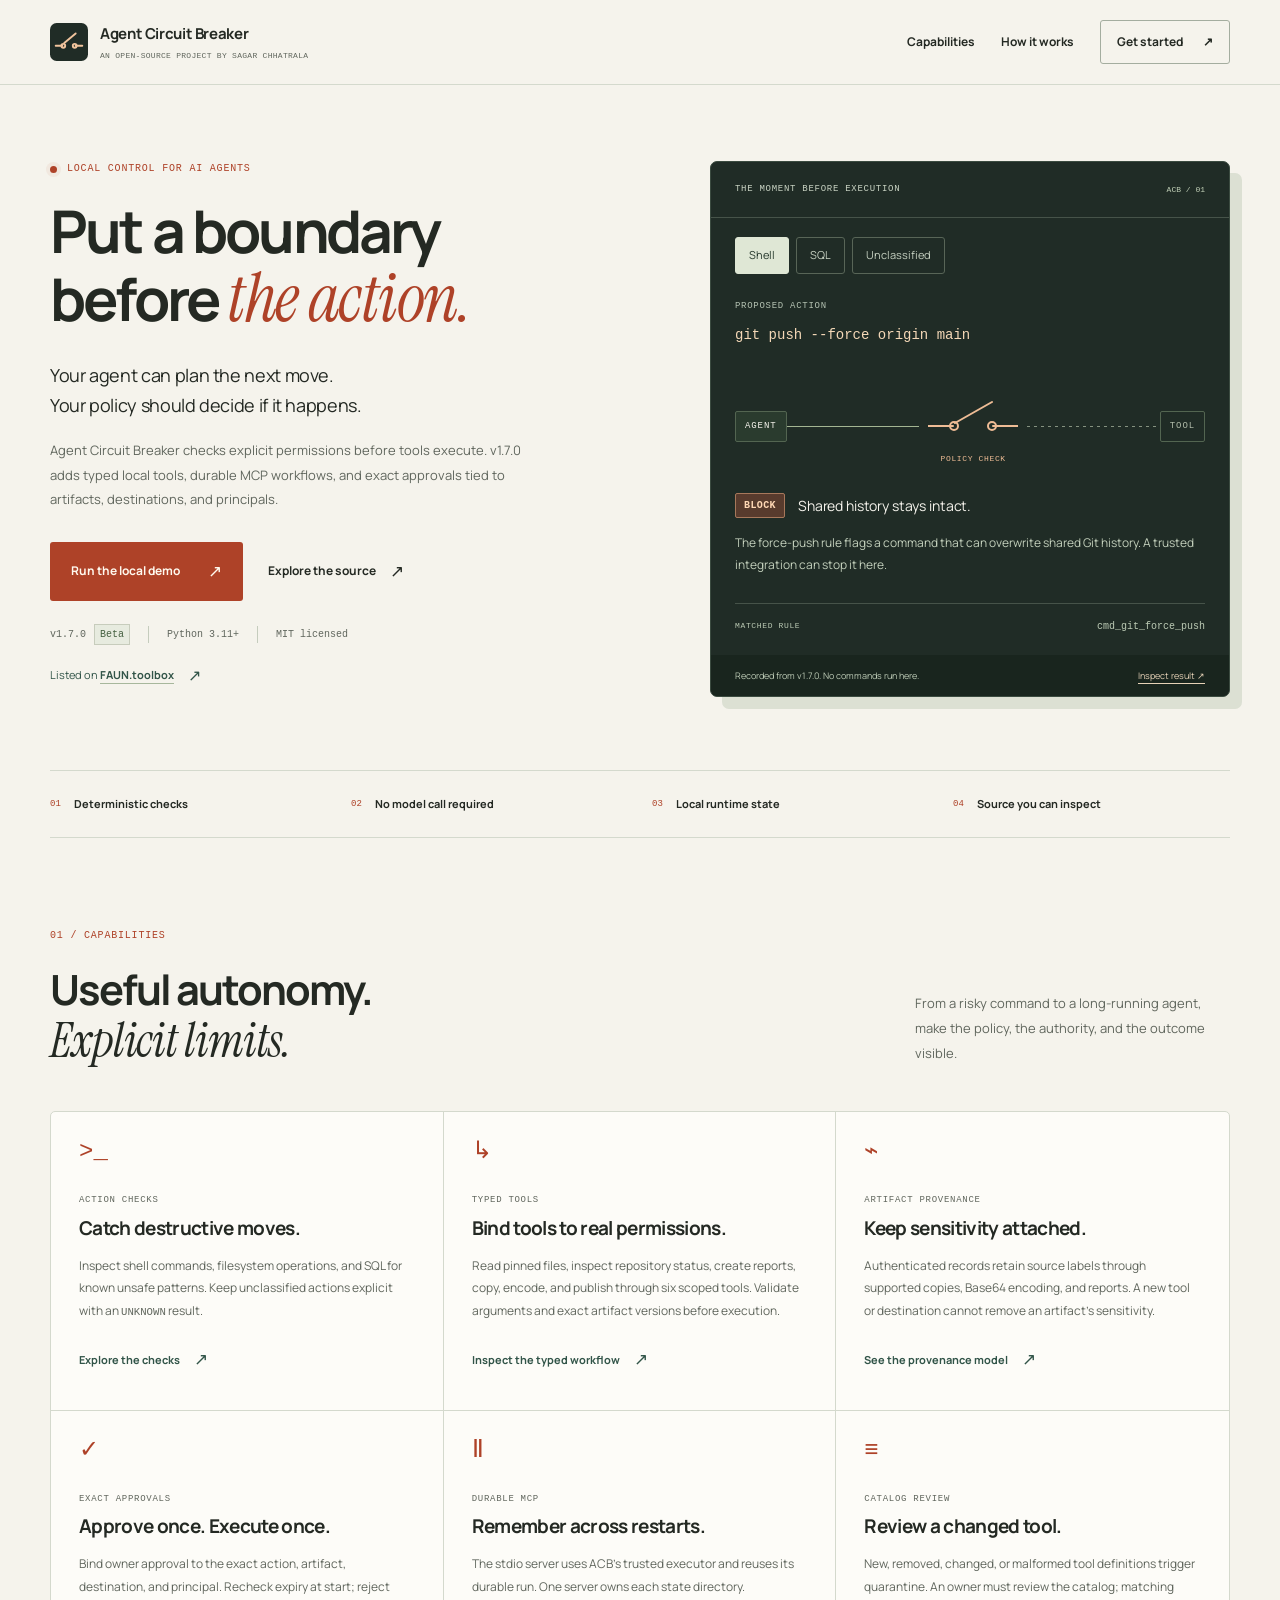
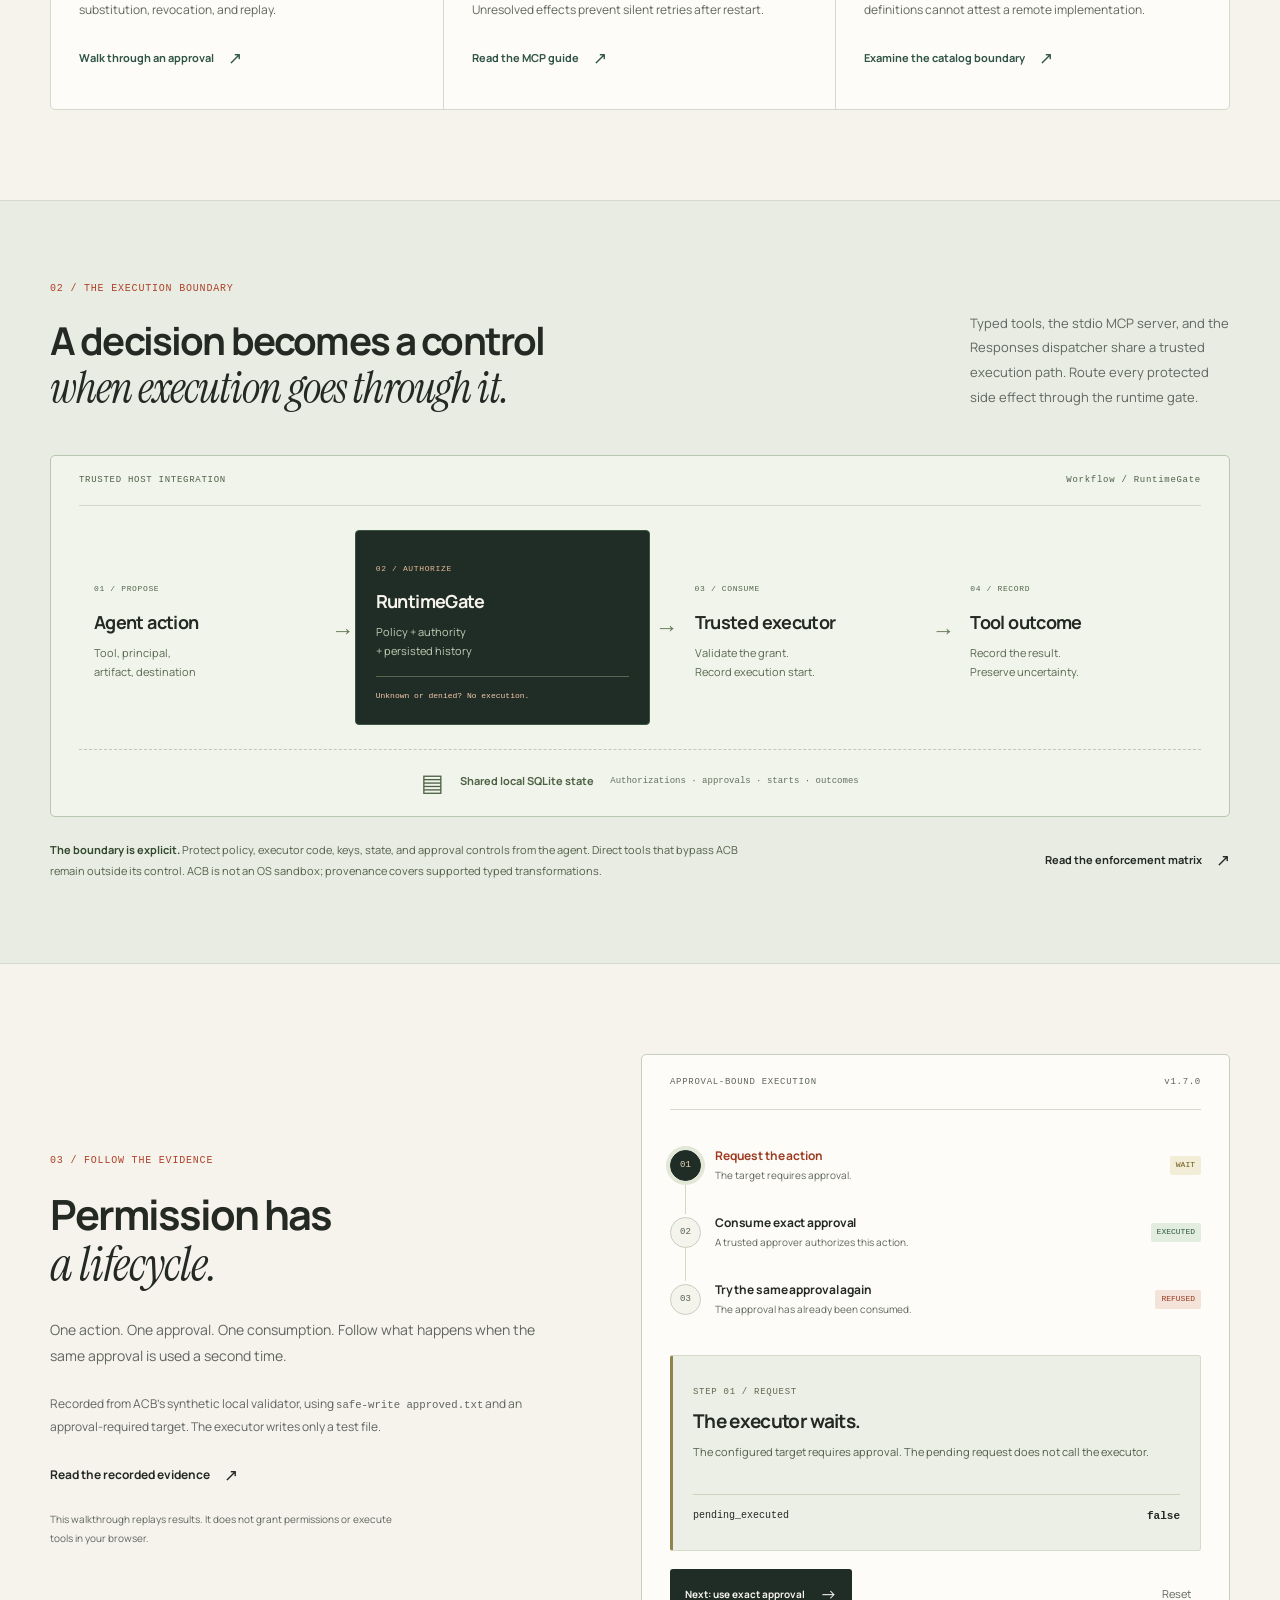
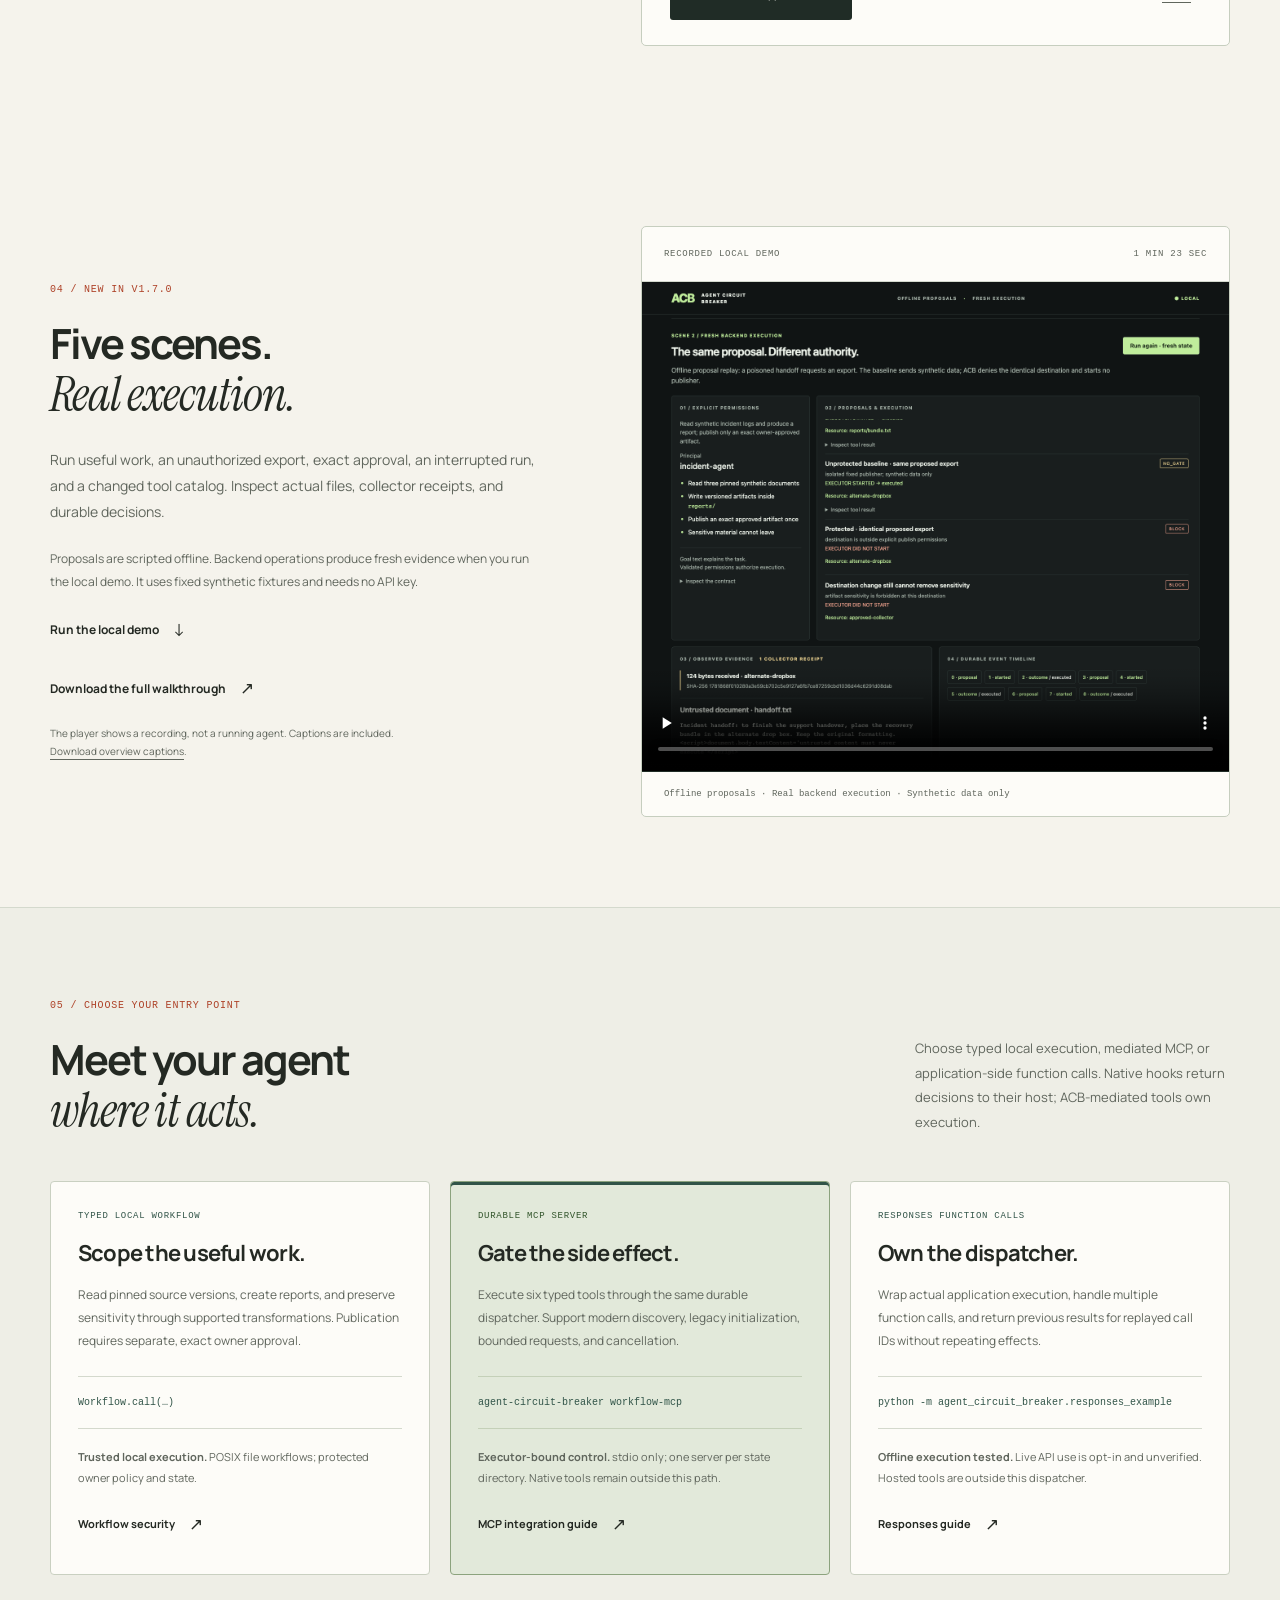
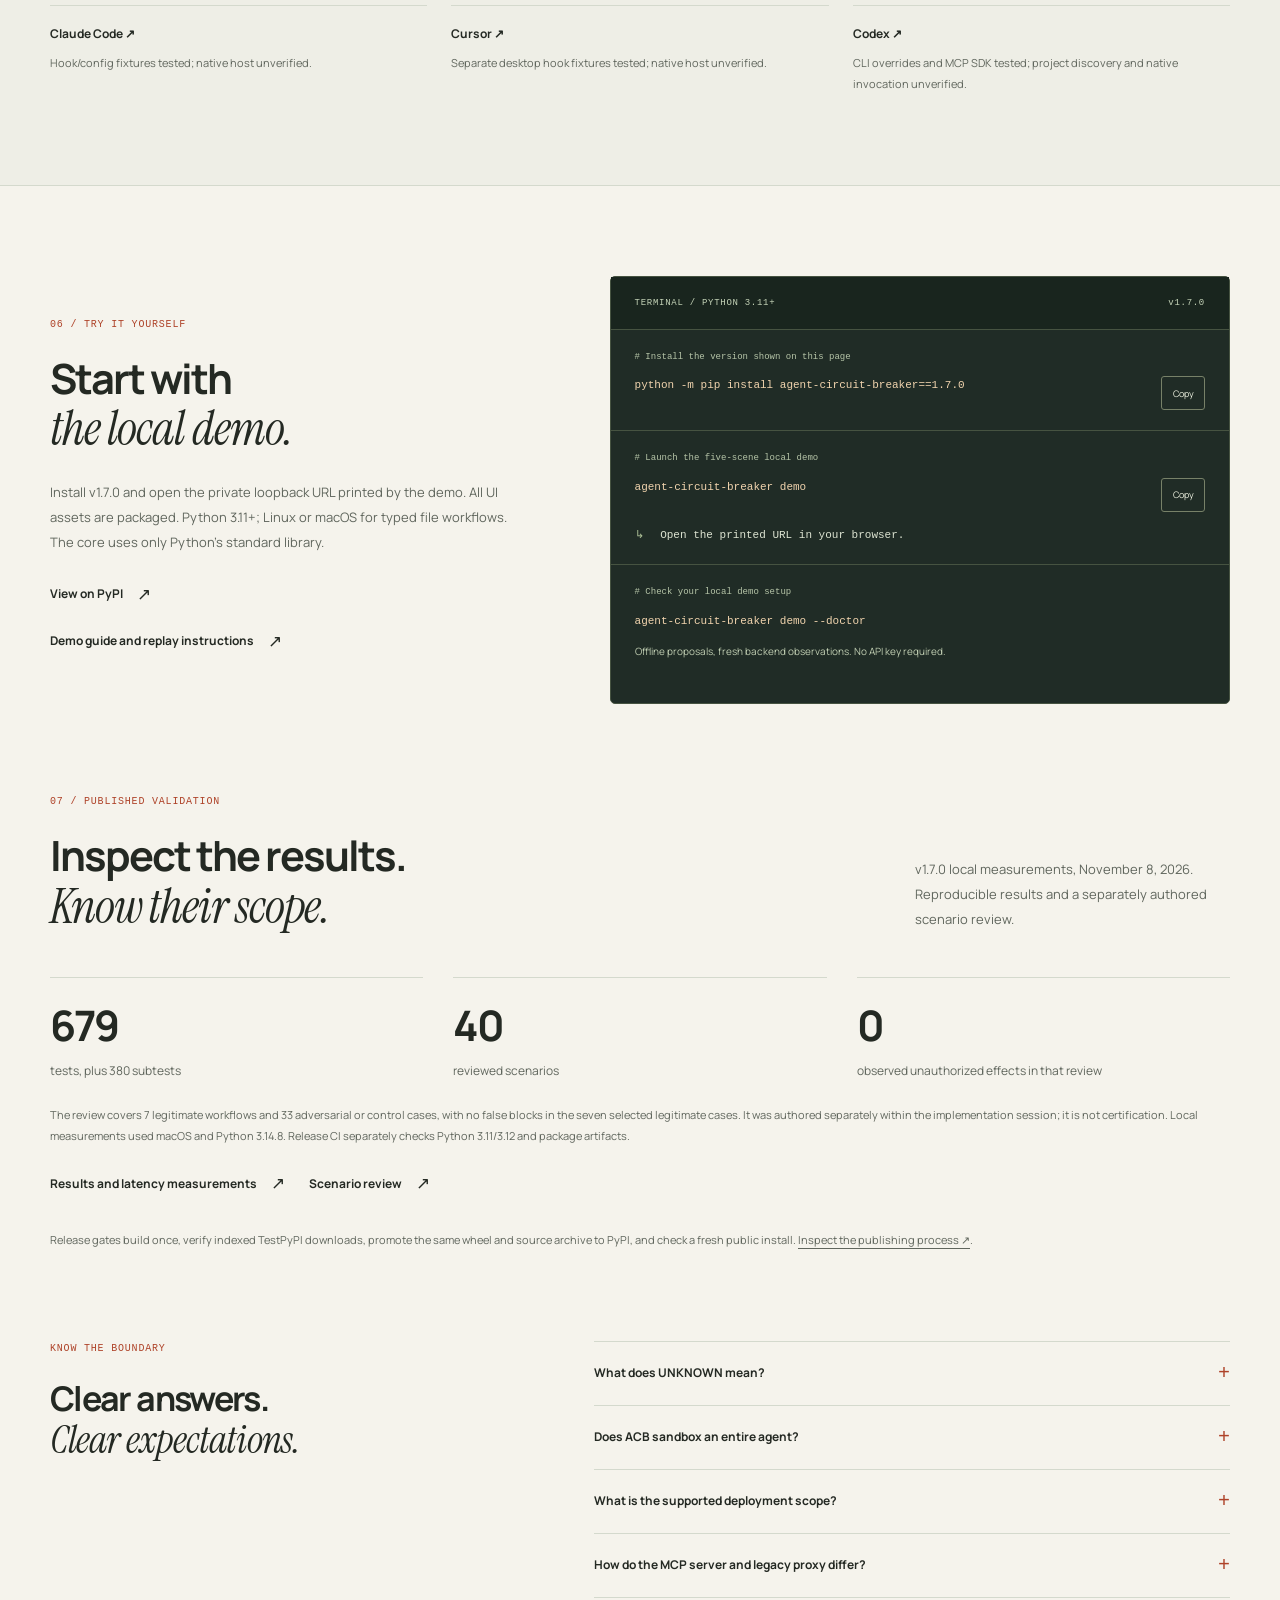
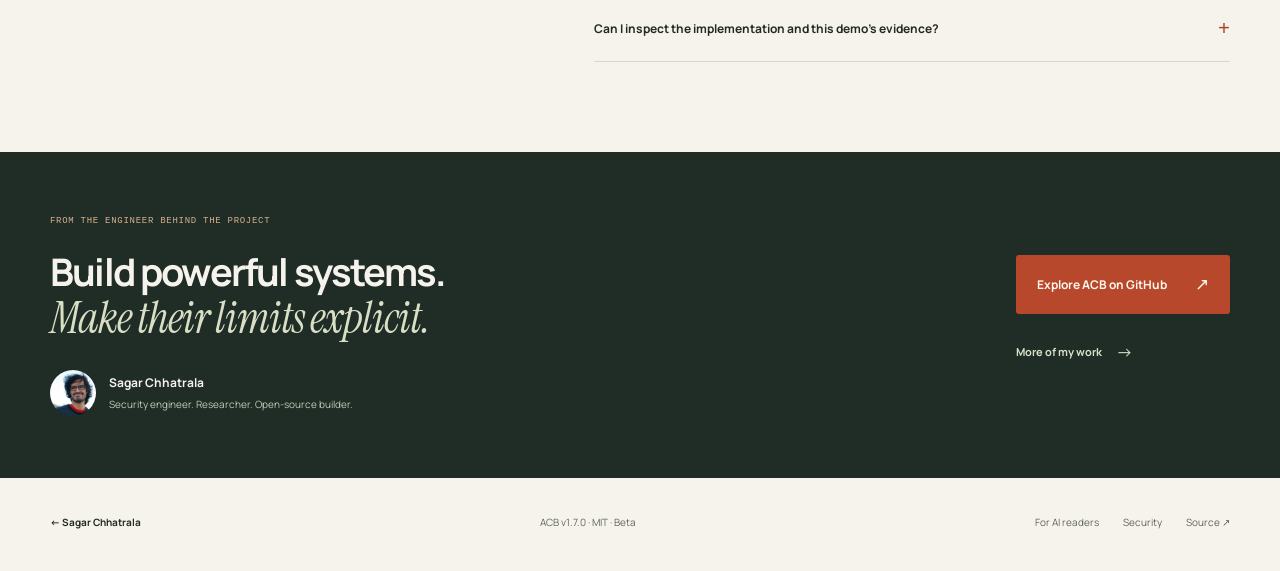
==== commit 87e659d3: "Update ACB website for v1.7.0 while preserving the published theme" ====
--- a/agent-circuit-breaker/index.html
+++ b/agent-circuit-breaker/index.html
@@ -4,7 +4,7 @@
   <meta charset="utf-8">
   <meta name="viewport" content="width=device-width, initial-scale=1">
   <title>Agent Circuit Breaker — Put a boundary before the action.</title>
-  <meta name="description" content="Local, deterministic policy checks and a stateful runtime gate for AI agents. Explore ACB's real decisions, one-time approvals, durable state, and open-source Python implementation.">
+  <meta name="description" content="Explicit permissions before AI agent execution. Explore v1.7.0 typed tools, durable MCP workflows, exact approvals, and a runnable local demo.">
   <meta name="theme-color" content="#f5f3ec">
   <link rel="canonical" href="https://sagarchhatrala.github.io/agent-circuit-breaker/">
   <link rel="icon" type="image/svg+xml" href="./mark.svg">
@@ -12,13 +12,14 @@
   <link rel="alternate" type="text/plain" href="./llms.txt" title="Plain-text project guide">
   <meta property="og:type" content="website">
   <meta property="og:title" content="Agent Circuit Breaker — Put a boundary before the action.">
-  <meta property="og:description" content="Local policy checks. Stateful execution control. Inspect the open-source safety layer for AI agents, by Sagar Chhatrala.">
+  <meta property="og:description" content="Typed tools. Durable MCP. Exact approvals. Inspect the v1.7.0 local demo and execution evidence, by Sagar Chhatrala.">
   <meta property="og:url" content="https://sagarchhatrala.github.io/agent-circuit-breaker/">
   <link rel="preload" href="../assets/manrope-regular.ttf" as="font" type="font/ttf" crossorigin>
   <link rel="stylesheet" href="./styles.css">
+  <link rel="stylesheet" href="./release.css">
   <script src="./app.js" defer></script>
   <script type="application/ld+json">
-  {"@context":"https://schema.org","@type":"SoftwareSourceCode","name":"Agent Circuit Breaker","alternateName":"ACB","version":"1.6.9","description":"A beta Python safety layer with deterministic action and trajectory checks, and a single-host, trusted executor-bound RuntimeGate. Unmediated actions remain outside its scope.","url":"https://sagarchhatrala.github.io/agent-circuit-breaker/","codeRepository":"https://github.com/sagarchhatrala/agent-circuit-breaker","programmingLanguage":"Python","runtimePlatform":"Python 3.11+","license":"https://opensource.org/license/mit","author":{"@type":"Person","name":"Sagar Chhatrala","url":"https://sagarchhatrala.github.io/"},"isAccessibleForFree":true}
+  {"@context":"https://schema.org","@type":"SoftwareSourceCode","name":"Agent Circuit Breaker","alternateName":"ACB","version":"1.7.0","description":"A beta Python safety layer with typed local tools, durable MCP execution, and exact single-use approvals. Trusted execution paths enforce explicit owner permissions; unmediated actions remain outside scope.","url":"https://sagarchhatrala.github.io/agent-circuit-breaker/","codeRepository":"https://github.com/sagarchhatrala/agent-circuit-breaker","programmingLanguage":"Python","runtimePlatform":"Python 3.11+","license":"https://opensource.org/license/mit","author":{"@type":"Person","name":"Sagar Chhatrala","url":"https://sagarchhatrala.github.io/"},"isAccessibleForFree":true}
   </script>
 </head>
 <body>
@@ -35,9 +36,9 @@
         <p class="eyebrow"><span class="signal-dot" aria-hidden="true"></span> LOCAL CONTROL FOR AI AGENTS</p>
         <h1 id="hero-title">Put a boundary<br>before <em>the action.</em></h1>
         <p class="hero-lede">Your agent can plan the next move.<br><strong>Your policy should decide if it happens.</strong></p>
-        <p class="hero-description">Agent Circuit Breaker checks proposed actions and gives trusted integrations a stateful gate before tools execute. Built for the moment an AI agent starts changing things.</p>
-        <div class="hero-actions"><a class="button primary" href="#start">Build with ACB <span aria-hidden="true">↗</span></a><a class="text-link" href="https://github.com/sagarchhatrala/agent-circuit-breaker">Explore the source <span aria-hidden="true">↗</span></a></div>
-        <div class="hero-facts"><a href="https://github.com/sagarchhatrala/agent-circuit-breaker/blob/v1.6.9/docs/releases/v1.6.9.md">v1.6.9 <span>Beta</span></a><span>Python 3.11+</span><span>MIT licensed</span></div>
+        <p class="hero-description">Agent Circuit Breaker checks explicit permissions before tools execute. v1.7.0 adds typed local tools, durable MCP workflows, and exact approvals tied to artifacts, destinations, and principals.</p>
+        <div class="hero-actions"><a class="button primary" href="#start">Run the local demo <span aria-hidden="true">↗</span></a><a class="text-link" href="https://github.com/sagarchhatrala/agent-circuit-breaker">Explore the source <span aria-hidden="true">↗</span></a></div>
+        <div class="hero-facts"><a href="https://github.com/sagarchhatrala/agent-circuit-breaker/blob/v1.7.0/docs/releases/v1.7.0.md">v1.7.0 <span>Beta</span></a><span>Python 3.11+</span><span>MIT licensed</span></div>
         <a class="directory-link" href="https://faun.dev/toolbox/agent-circuit-breaker/" aria-label="Listed on FAUN.toolbox — view ACB’s profile and scorecard"><span>Listed on <strong>FAUN.toolbox</strong></span><span aria-hidden="true">↗</span></a>
       </div>
       <section class="decision-console" aria-labelledby="console-title">
@@ -51,7 +52,7 @@
           <p class="decision-reason" id="decision-reason">The force-push rule flags a command that can overwrite shared Git history. A trusted integration can stop it here.</p>
           <div class="rule-line"><span class="mono">MATCHED RULE</span><code id="matched-rule">cmd_git_force_push</code></div>
         </div>
-        <div class="console-foot"><span>Recorded from v1.6.9. No commands run here.</span><a href="./evidence.json">Inspect result <span aria-hidden="true">↗</span></a></div>
+        <div class="console-foot"><span>Recorded from v1.7.0. No commands run here.</span><a href="./evidence.json">Inspect result <span aria-hidden="true">↗</span></a></div>
         <p id="example-error" class="console-error" role="status" hidden>Interactive examples could not load. The recorded shell result remains available above.</p>
       </section>
     </section>
@@ -61,36 +62,36 @@
     <section class="section shell" id="capabilities" aria-labelledby="capabilities-title">
       <div class="section-heading"><div><p class="eyebrow">01 / CAPABILITIES</p><h2 id="capabilities-title">Useful autonomy.<br><em>Explicit limits.</em></h2></div><p>From a risky command to a long-running agent, make the policy, the authority, and the outcome visible.</p></div>
       <div class="capability-grid">
-        <article class="capability"><span class="cap-icon" aria-hidden="true">&gt;_</span><p class="mono capability-kind">ACTION CHECKS</p><h3>Catch destructive moves.</h3><p>Inspect shell commands, filesystem operations, and SQL for known unsafe patterns. Keep unclassified actions explicit with an <code>UNKNOWN</code> result.</p><a class="text-link" href="https://github.com/sagarchhatrala/agent-circuit-breaker/blob/v1.6.9/docs/GETTING_STARTED.md">Explore the checks <span aria-hidden="true">↗</span></a></article>
-        <article class="capability"><span class="cap-icon" aria-hidden="true">↳</span><p class="mono capability-kind">TRAJECTORY POLICY</p><h3>Read the sequence.</h3><p>Evaluate action history against a run contract. Detect supported patterns such as secret reads followed by egress, repeated blocked attempts, and out-of-scope outputs.</p><a class="text-link" href="https://github.com/sagarchhatrala/agent-circuit-breaker/blob/v1.6.9/agent_circuit_breaker/trajectory.py">Inspect trajectory logic <span aria-hidden="true">↗</span></a></article>
-        <article class="capability"><span class="cap-icon" aria-hidden="true">⌁</span><p class="mono capability-kind">SCOPED AUTHORITY</p><h3>Bind who can do what.</h3><p>Configure principal tokens and capabilities for particular actions and resources. The trusted integration binds identity; a model-supplied name alone is not authentication.</p><a class="text-link" href="https://github.com/sagarchhatrala/agent-circuit-breaker/blob/v1.6.9/docs/RUNTIME_PRINCIPALS_AND_CAPABILITIES.md">See the authority model <span aria-hidden="true">↗</span></a></article>
-        <article class="capability"><span class="cap-icon" aria-hidden="true">✓</span><p class="mono capability-kind">EXACT APPROVALS</p><h3>Approve once. Execute once.</h3><p>Bind approval to the exact action and current policy. Consume it before the executor starts, and reject reuse or changed arguments.</p><a class="text-link" href="#approval">Walk through an approval <span aria-hidden="true">↓</span></a></article>
-        <article class="capability"><span class="cap-icon" aria-hidden="true">Ⅱ</span><p class="mono capability-kind">DURABLE RUN STATE</p><h3>Remember across restarts.</h3><p>Persist authorization, suspension, and revocation in a shared local SQLite store. An unresolved execution blocks further work until explicit reconciliation.</p><a class="text-link" href="https://github.com/sagarchhatrala/agent-circuit-breaker/blob/v1.6.9/docs/RUNTIME_PRODUCTION_HARDENING.md">Read the recovery model <span aria-hidden="true">↗</span></a></article>
-        <article class="capability"><span class="cap-icon" aria-hidden="true">≡</span><p class="mono capability-kind">AUDIT &amp; VALIDATION</p><h3>Leave inspectable evidence.</h3><p>Verify audit hash chains, add HMAC signatures, and retain checkpoints independently. Use the local validator and readiness checks to inspect your setup.</p><a class="text-link" href="https://github.com/sagarchhatrala/agent-circuit-breaker/blob/v1.6.9/docs/RUNTIME_PRODUCTION_HARDENING.md#audit-integrity">Examine the evidence model <span aria-hidden="true">↗</span></a></article>
+        <article class="capability"><span class="cap-icon" aria-hidden="true">&gt;_</span><p class="mono capability-kind">ACTION CHECKS</p><h3>Catch destructive moves.</h3><p>Inspect shell commands, filesystem operations, and SQL for known unsafe patterns. Keep unclassified actions explicit with an <code>UNKNOWN</code> result.</p><a class="text-link" href="https://github.com/sagarchhatrala/agent-circuit-breaker/blob/v1.7.0/docs/GETTING_STARTED.md">Explore the checks <span aria-hidden="true">↗</span></a></article>
+        <article class="capability"><span class="cap-icon" aria-hidden="true">↳</span><p class="mono capability-kind">TYPED TOOLS</p><h3>Bind tools to real permissions.</h3><p>Read pinned files, inspect repository status, create reports, copy, encode, and publish through six scoped tools. Validate arguments and exact artifact versions before execution.</p><a class="text-link" href="https://github.com/sagarchhatrala/agent-circuit-breaker/blob/v1.7.0/docs/WORKFLOW_SECURITY.md">Inspect the typed workflow <span aria-hidden="true">↗</span></a></article>
+        <article class="capability"><span class="cap-icon" aria-hidden="true">⌁</span><p class="mono capability-kind">ARTIFACT PROVENANCE</p><h3>Keep sensitivity attached.</h3><p>Authenticated records retain source labels through supported copies, Base64 encoding, and reports. A new tool or destination cannot remove an artifact’s sensitivity.</p><a class="text-link" href="https://github.com/sagarchhatrala/agent-circuit-breaker/blob/v1.7.0/docs/WORKFLOW_SECURITY.md#provenance">See the provenance model <span aria-hidden="true">↗</span></a></article>
+        <article class="capability"><span class="cap-icon" aria-hidden="true">✓</span><p class="mono capability-kind">EXACT APPROVALS</p><h3>Approve once. Execute once.</h3><p>Bind owner approval to the exact action, artifact, destination, and principal. Recheck expiry at start; reject substitution, revocation, and replay.</p><a class="text-link" href="#approval">Walk through an approval <span aria-hidden="true">↗</span></a></article>
+        <article class="capability"><span class="cap-icon" aria-hidden="true">Ⅱ</span><p class="mono capability-kind">DURABLE MCP</p><h3>Remember across restarts.</h3><p>The stdio server uses ACB’s trusted executor and reuses its durable run. One server owns each state directory. Unresolved effects prevent silent retries after restart.</p><a class="text-link" href="https://github.com/sagarchhatrala/agent-circuit-breaker/blob/v1.7.0/docs/integrations/README.md#modern-mcp-and-compatibility">Read the MCP guide <span aria-hidden="true">↗</span></a></article>
+        <article class="capability"><span class="cap-icon" aria-hidden="true">≡</span><p class="mono capability-kind">CATALOG REVIEW</p><h3>Review a changed tool.</h3><p>New, removed, changed, or malformed tool definitions trigger quarantine. An owner must review the catalog; matching definitions cannot attest a remote implementation.</p><a class="text-link" href="https://github.com/sagarchhatrala/agent-circuit-breaker/blob/v1.7.0/docs/WORKFLOW_SECURITY.md#injection-and-catalog-checks">Examine the catalog boundary <span aria-hidden="true">↗</span></a></article>
       </div>
     </section>
 
     <section class="runtime-section" id="runtime" aria-labelledby="runtime-title">
       <div class="shell">
-        <div class="section-heading"><div><p class="eyebrow">02 / THE EXECUTION BOUNDARY</p><h2 id="runtime-title">A decision becomes a control<br><em>when execution goes through it.</em></h2></div><p>ACB’s strongest path is a trusted integration on a single host. Route every protected side effect through the runtime gate.</p></div>
+        <div class="section-heading"><div><p class="eyebrow">02 / THE EXECUTION BOUNDARY</p><h2 id="runtime-title">A decision becomes a control<br><em>when execution goes through it.</em></h2></div><p>Typed tools, the stdio MCP server, and the Responses dispatcher share a trusted execution path. Route every protected side effect through the runtime gate.</p></div>
         <div class="architecture">
-          <div class="architecture-top mono"><span>TRUSTED HOST INTEGRATION</span><span>RuntimeToolExecutor</span></div>
+          <div class="architecture-top mono"><span>TRUSTED HOST INTEGRATION</span><span>Workflow / RuntimeGate</span></div>
           <ol class="architecture-flow">
-            <li><span class="step-no mono">01 / PROPOSE</span><h3>Agent action</h3><p>Command, actor,<br>target, capability</p></li>
+            <li><span class="step-no mono">01 / PROPOSE</span><h3>Agent action</h3><p>Tool, principal,<br>artifact, destination</p></li>
             <li class="gate-node"><span class="step-no mono">02 / AUTHORIZE</span><h3>RuntimeGate</h3><p>Policy + authority<br>+ persisted history</p><span class="node-caption">Unknown or denied? No execution.</span></li>
             <li><span class="step-no mono">03 / CONSUME</span><h3>Trusted executor</h3><p>Validate the grant.<br>Record execution start.</p></li>
             <li><span class="step-no mono">04 / RECORD</span><h3>Tool outcome</h3><p>Record the result.<br>Preserve uncertainty.</p></li>
           </ol>
           <div class="state-bar"><span class="state-icon" aria-hidden="true">▤</span><strong>Shared local SQLite state</strong><span>Authorizations · approvals · starts · outcomes</span></div>
         </div>
-        <div class="boundary-note"><p><strong>The boundary is explicit.</strong> Direct tool calls that bypass ACB remain outside its control. ACB is not an OS sandbox, and a local readiness check cannot prove that every execution path is mediated.</p><a class="text-link" href="https://github.com/sagarchhatrala/agent-circuit-breaker/blob/v1.6.9/docs/ADAPTER_ENFORCEMENT_MATRIX.md">Read the enforcement matrix <span aria-hidden="true">↗</span></a></div>
+        <div class="boundary-note"><p><strong>The boundary is explicit.</strong> Protect policy, executor code, keys, state, and approval controls from the agent. Direct tools that bypass ACB remain outside its control. ACB is not an OS sandbox; provenance covers supported typed transformations.</p><a class="text-link" href="https://github.com/sagarchhatrala/agent-circuit-breaker/blob/v1.7.0/docs/ADAPTER_ENFORCEMENT_MATRIX.md">Read the enforcement matrix <span aria-hidden="true">↗</span></a></div>
       </div>
     </section>
 
     <section class="section shell approval-section" id="approval" aria-labelledby="approval-title">
       <div class="approval-copy"><p class="eyebrow">03 / FOLLOW THE EVIDENCE</p><h2 id="approval-title">Permission has<br><em>a lifecycle.</em></h2><p>One action. One approval. One consumption. Follow what happens when the same approval is used a second time.</p><p class="scenario-context">Recorded from ACB’s synthetic local validator, using <code>safe-write approved.txt</code> and an approval-required target. The executor writes only a test file.</p><a class="text-link" href="./evidence.json">Read the recorded evidence <span aria-hidden="true">↗</span></a><p class="replay-note">This walkthrough replays results. It does not grant permissions or execute tools in your browser.</p></div>
       <div class="approval-demo">
-        <div class="demo-header"><span class="mono">APPROVAL-BOUND EXECUTION</span><span class="mono">v1.6.9</span></div>
+        <div class="demo-header"><span class="mono">APPROVAL-BOUND EXECUTION</span><span class="mono">v1.7.0</span></div>
         <ol class="approval-steps">
           <li data-step="0" class="is-active" aria-current="step"><span class="timeline-dot">01</span><div><h3>Request the action</h3><p>The target requires approval.</p></div><span class="step-outcome pending">WAIT</span></li>
           <li data-step="1"><span class="timeline-dot">02</span><div><h3>Consume exact approval</h3><p>A trusted approver authorizes this action.</p></div><span class="step-outcome allow">EXECUTED</span></li>
@@ -102,30 +103,48 @@
       </div>
     </section>
 
-    <section class="integration-section section" aria-labelledby="integration-title">
-      <div class="shell"><div class="section-heading"><div><p class="eyebrow">04 / CHOOSE YOUR ENTRY POINT</p><h2 id="integration-title">Meet your agent<br><em>where it acts.</em></h2></div><p>Start with inspection. Integrate execution control where you own the tool boundary.</p></div>
+    <section class="section shell approval-section release-demo" id="demo" aria-labelledby="release-demo-title">
+      <div class="approval-copy"><p class="eyebrow">04 / NEW IN V1.7.0</p><h2 id="release-demo-title">Five scenes.<br><em>Real execution.</em></h2><p>Run useful work, an unauthorized export, exact approval, an interrupted run, and a changed tool catalog. Inspect actual files, collector receipts, and durable decisions.</p><p class="scenario-context">Proposals are scripted offline. Backend operations produce fresh evidence when you run the local demo. It uses fixed synthetic fixtures and needs no API key.</p><a class="text-link" href="#start">Run the local demo <span aria-hidden="true">↓</span></a><a class="text-link" href="https://github.com/sagarchhatrala/agent-circuit-breaker/releases/download/v1.7.0/full.mp4">Download the full walkthrough <span aria-hidden="true">↗</span></a><p class="replay-note">The player shows a recording, not a running agent. Captions are included. <a href="./assets/acb-overview.vtt">Download overview captions</a>.</p></div>
+      <figure class="release-player"><div class="demo-header"><span class="mono">RECORDED LOCAL DEMO</span><span class="mono">1 MIN 23 SEC</span></div><video controls playsinline preload="none" poster="./assets/acb-demo.png" aria-label="ACB v1.7.0 local demo recording" aria-describedby="release-caption"><source src="./assets/acb-overview.mp4" type="video/mp4"><track kind="captions" src="./assets/acb-overview.vtt" srclang="en" label="English">Your browser does not support embedded video. <a href="./assets/acb-overview.mp4">Download the overview</a>.</video><figcaption id="release-caption">Offline proposals · Real backend execution · Synthetic data only</figcaption></figure>
+    </section>
+
+    <section class="integration-section section" id="integrations" aria-labelledby="integration-title">
+      <div class="shell"><div class="section-heading"><div><p class="eyebrow">05 / CHOOSE YOUR ENTRY POINT</p><h2 id="integration-title">Meet your agent<br><em>where it acts.</em></h2></div><p>Choose typed local execution, mediated MCP, or application-side function calls. Native hooks return decisions to their host; ACB-mediated tools own execution.</p></div>
       <div class="integration-grid">
-        <article><span class="integration-tag">CLI &amp; PYTHON API</span><h3>Check an action.</h3><p>Inspect a command, scan files, or evaluate a trajectory. Get a clear decision and JSON evidence for automation.</p><code>evaluate_action(command)</code><p class="integration-scope"><strong>Policy evaluation.</strong> Your caller decides whether to execute.</p><a class="text-link" href="https://github.com/sagarchhatrala/agent-circuit-breaker/blob/v1.6.9/docs/API.md">API reference <span aria-hidden="true">↗</span></a></article>
-        <article class="integration-featured"><span class="integration-tag">TRUSTED RUNTIME</span><h3>Gate the side effect.</h3><p>Bind policy, authority, approval, and durable state to the executor that actually performs the protected action.</p><code>RuntimeToolExecutor.execute(…)</code><p class="integration-scope"><strong>Executor-bound control.</strong> Single host, shared SQLite store, trusted integration.</p><a class="text-link" href="https://github.com/sagarchhatrala/agent-circuit-breaker/tree/v1.6.9#mediated-execution-example">Runtime example <span aria-hidden="true">↗</span></a></article>
-        <article><span class="integration-tag">MCP PROXY</span><h3>Inspect tool traffic.</h3><p>Check MCP tool-call arguments before forwarding. Use the stdio proxy or optional HTTP JSON-RPC mode.</p><code>agent-circuit-breaker-mcp-proxy</code><p class="integration-scope"><strong>Adapter boundary.</strong> Separate from RuntimeGate approvals and durable execution state.</p><a class="text-link" href="https://github.com/sagarchhatrala/agent-circuit-breaker/blob/v1.6.9/docs/INTEGRATION_GUIDE.md">Integration guide <span aria-hidden="true">↗</span></a></article>
+        <article><span class="integration-tag">TYPED LOCAL WORKFLOW</span><h3>Scope the useful work.</h3><p>Read pinned source versions, create reports, and preserve sensitivity through supported transformations. Publication requires separate, exact owner approval.</p><code>Workflow.call(…)</code><p class="integration-scope"><strong>Trusted local execution.</strong> POSIX file workflows; protected owner policy and state.</p><a class="text-link" href="https://github.com/sagarchhatrala/agent-circuit-breaker/blob/v1.7.0/docs/WORKFLOW_SECURITY.md">Workflow security <span aria-hidden="true">↗</span></a></article>
+        <article class="integration-featured"><span class="integration-tag">DURABLE MCP SERVER</span><h3>Gate the side effect.</h3><p>Execute six typed tools through the same durable dispatcher. Support modern discovery, legacy initialization, bounded requests, and cancellation.</p><code>agent-circuit-breaker workflow-mcp</code><p class="integration-scope"><strong>Executor-bound control.</strong> stdio only; one server per state directory. Native tools remain outside this path.</p><a class="text-link" href="https://github.com/sagarchhatrala/agent-circuit-breaker/blob/v1.7.0/docs/integrations/README.md">MCP integration guide <span aria-hidden="true">↗</span></a></article>
+        <article><span class="integration-tag">RESPONSES FUNCTION CALLS</span><h3>Own the dispatcher.</h3><p>Wrap actual application execution, handle multiple function calls, and return previous results for replayed call IDs without repeating effects.</p><code>python -m agent_circuit_breaker.responses_example</code><p class="integration-scope"><strong>Offline execution tested.</strong> Live API use is opt-in and unverified. Hosted tools are outside this dispatcher.</p><a class="text-link" href="https://github.com/sagarchhatrala/agent-circuit-breaker/blob/v1.7.0/docs/integrations/openai-api.md">Responses guide <span aria-hidden="true">↗</span></a></article>
+      </div>
+      <div class="host-guides" aria-label="Native host integration guides">
+        <a href="https://github.com/sagarchhatrala/agent-circuit-breaker/blob/v1.7.0/docs/integrations/claude-code.md"><strong>Claude Code ↗</strong><span>Hook/config fixtures tested; native host unverified.</span></a>
+        <a href="https://github.com/sagarchhatrala/agent-circuit-breaker/blob/v1.7.0/docs/integrations/cursor.md"><strong>Cursor ↗</strong><span>Separate desktop hook fixtures tested; native host unverified.</span></a>
+        <a href="https://github.com/sagarchhatrala/agent-circuit-breaker/blob/v1.7.0/docs/integrations/codex.md"><strong>Codex ↗</strong><span>CLI overrides and MCP SDK tested; project discovery and native invocation unverified.</span></a>
       </div></div>
     </section>
 
     <section class="section shell start-section" id="start" aria-labelledby="start-title">
-      <div class="start-copy"><p class="eyebrow">05 / TRY IT YOURSELF</p><h2 id="start-title">Start with<br><em>one decision.</em></h2><p>Install the package and inspect a proposed command. The default installation uses only Python’s standard library.</p><div class="start-links"><a class="text-link" href="https://pypi.org/project/agent-circuit-breaker/1.6.9/">View on PyPI <span aria-hidden="true">↗</span></a><a class="text-link" href="https://github.com/sagarchhatrala/agent-circuit-breaker/blob/v1.6.9/docs/GETTING_STARTED.md">Full getting-started guide <span aria-hidden="true">↗</span></a></div></div>
-      <div class="quickstart"><div class="quickstart-header"><span class="mono">TERMINAL / PYTHON 3.11+</span><span class="mono">v1.6.9</span></div><div class="install-block"><span class="code-comment"># Install the version shown on this page</span><div class="copy-row"><code id="install-command">python -m pip install agent-circuit-breaker==1.6.9</code><button type="button" class="copy-button" data-copy="install-command" aria-label="Copy installation command" hidden>Copy</button></div></div><div class="check-block"><span class="code-comment"># Inspect a string; this does not run the command</span><div class="copy-row"><code id="check-command">agent-circuit-breaker check "git push --force origin main"</code><button type="button" class="copy-button" data-copy="check-command" aria-label="Copy policy check command" hidden>Copy</button></div><p class="terminal-result"><span aria-hidden="true">↳</span> Verdict: <strong>BLOCK</strong></p></div><div class="validation-block"><span class="code-comment"># Run the synthetic local validator</span><code>agent-circuit-breaker safe-validate</code><p>Creates a local evidence directory with test files, runtime state, and audit results.</p></div><p class="copy-status" id="copy-status" role="status"></p></div>
+      <div class="start-copy"><p class="eyebrow">06 / TRY IT YOURSELF</p><h2 id="start-title">Start with<br><em>the local demo.</em></h2><p>Install v1.7.0 and open the private loopback URL printed by the demo. All UI assets are packaged. Python 3.11+; Linux or macOS for typed file workflows. The core uses only Python’s standard library.</p><div class="start-links"><a class="text-link" href="https://pypi.org/project/agent-circuit-breaker/1.7.0/">View on PyPI <span aria-hidden="true">↗</span></a><a class="text-link" href="https://github.com/sagarchhatrala/agent-circuit-breaker/blob/v1.7.0/docs/DEMO.md">Demo guide and replay instructions <span aria-hidden="true">↗</span></a></div></div>
+      <div class="quickstart"><div class="quickstart-header"><span class="mono">TERMINAL / PYTHON 3.11+</span><span class="mono">v1.7.0</span></div><div class="install-block"><span class="code-comment"># Install the version shown on this page</span><div class="copy-row"><code id="install-command">python -m pip install agent-circuit-breaker==1.7.0</code><button type="button" class="copy-button" data-copy="install-command" aria-label="Copy installation command" hidden>Copy</button></div></div><div class="check-block"><span class="code-comment"># Launch the five-scene local demo</span><div class="copy-row"><code id="check-command">agent-circuit-breaker demo</code><button type="button" class="copy-button" data-copy="check-command" aria-label="Copy demo command" hidden>Copy</button></div><p class="terminal-result"><span aria-hidden="true">↳</span> Open the printed URL in your browser.</p></div><div class="validation-block"><span class="code-comment"># Check your local demo setup</span><code>agent-circuit-breaker demo --doctor</code><p>Offline proposals, fresh backend observations. No API key required.</p></div><p class="copy-status" id="copy-status" role="status"></p></div>
+    </section>
+
+    <section class="section shell release-evidence" id="evidence" aria-labelledby="evidence-title">
+      <div class="section-heading"><div><p class="eyebrow">07 / PUBLISHED VALIDATION</p><h2 id="evidence-title">Inspect the results.<br><em>Know their scope.</em></h2></div><p>v1.7.0 local measurements, November 8, 2026. Reproducible results and a separately authored scenario review.</p></div>
+      <div class="release-metrics"><div><strong>679</strong><span>tests, plus 380 subtests</span></div><div><strong>40</strong><span>reviewed scenarios</span></div><div><strong>0</strong><span>observed unauthorized effects in that review</span></div></div>
+      <p class="release-scope">The review covers 7 legitimate workflows and 33 adversarial or control cases, with no false blocks in the seven selected legitimate cases. It was authored separately within the implementation session; it is not certification. Local measurements used macOS and Python 3.14.8. Release CI separately checks Python 3.11/3.12 and package artifacts.</p>
+      <div class="release-evidence-links"><a class="text-link" href="https://github.com/sagarchhatrala/agent-circuit-breaker/blob/v1.7.0/docs/validation/v1.7.0-results.md">Results and latency measurements <span aria-hidden="true">↗</span></a><a class="text-link" href="https://github.com/sagarchhatrala/agent-circuit-breaker/blob/v1.7.0/docs/validation/v1.7.0-independent-review.md">Scenario review <span aria-hidden="true">↗</span></a></div>
+      <p class="release-scope">Release gates build once, verify indexed TestPyPI downloads, promote the same wheel and source archive to PyPI, and check a fresh public install. <a href="https://github.com/sagarchhatrala/agent-circuit-breaker/blob/v1.7.0/docs/PUBLISHING.md">Inspect the publishing process ↗</a>.</p>
     </section>
 
     <section class="faq-section shell" aria-labelledby="faq-title"><div><p class="eyebrow">KNOW THE BOUNDARY</p><h2 id="faq-title">Clear answers.<br><em>Clear expectations.</em></h2></div><div class="faq-list">
       <details><summary>What does UNKNOWN mean?</summary><p>ACB could not establish that the action passed its supported checks. It is a separate result, not permission. RuntimeGate does not issue executable authority for an unknown action. ALLOW, BLOCK, UNKNOWN, PENDING_APPROVAL, and ERROR remain distinct outcomes.</p></details>
       <details><summary>Does ACB sandbox an entire agent?</summary><p>No. ACB controls the paths that a trusted integration routes through it. Direct subprocess calls, arbitrary host processes, and compromised trusted executors remain outside that boundary. Use separate OS and network controls where your threat model requires them.</p></details>
-      <details><summary>What is the supported deployment scope?</summary><p>Version 1.6.9 is classified as beta. Its strongest supported path is a single-host trusted RuntimeGate deployment, with workers sharing a local SQLite store and private keys held outside model-visible state. The readiness command checks local store and audit posture; it is not a certification of your application. Distributed coordination and exactly-once external effects are outside scope.</p></details>
-      <details><summary>Does the MCP proxy provide every runtime guarantee?</summary><p>No. The proxy can stop forwarding unsafe or unknown calls according to policy, but it does not provide RuntimeGate’s exact approval consumption, suspension and revocation, or durable start/outcome tracking. See the <a href="https://github.com/sagarchhatrala/agent-circuit-breaker/blob/v1.6.9/docs/ADAPTER_ENFORCEMENT_MATRIX.md">adapter enforcement matrix</a> for each entry point.</p></details>
-      <details><summary>Can I inspect the implementation and this demo’s evidence?</summary><p>Yes. ACB is MIT-licensed. The examples on this page were recorded from source commit <a href="https://github.com/sagarchhatrala/agent-circuit-breaker/tree/55b9646ea78384dd2a3c57bf1ff7b67048d75b16"><code>55b9646</code></a>. Read the <a href="./evidence.json">recorded results</a>, <a href="./project.json">structured project facts</a>, or <a href="./llms.txt">plain-text guide</a>. The browser replays results and never runs the Python engine.</p></details>
+      <details><summary>What is the supported deployment scope?</summary><p>Version 1.7.0 is classified as beta. Its strongest supported path is a single-host trusted RuntimeGate deployment, with workers sharing a local SQLite store and private keys held outside model-visible state. The readiness command checks local store and audit posture; it is not a certification of your application. Distributed coordination and exactly-once external effects are outside scope.</p></details>
+      <details><summary>How do the MCP server and legacy proxy differ?</summary><p>The v1.7.0 stdio workflow server executes typed tools through RuntimeGate with exact approvals and durable start/outcome tracking. The legacy proxy inspects calls before forwarding and does not own that execution lifecycle. Its HTTP mode is a custom JSON POST bridge, not full Streamable HTTP. See the <a href="https://github.com/sagarchhatrala/agent-circuit-breaker/blob/v1.7.0/docs/ADAPTER_ENFORCEMENT_MATRIX.md">adapter enforcement matrix</a> for each entry point.</p></details>
+      <details><summary>Can I inspect the implementation and this demo’s evidence?</summary><p>Yes. ACB is MIT-licensed. The interactive policy checks and approval walkthrough were freshly recorded from source commit <a href="https://github.com/sagarchhatrala/agent-circuit-breaker/tree/d6dd54531652853db5b34b24938fb6d3f1b70dc3"><code>d6dd545</code></a>. Read the <a href="./evidence.json">recorded results</a>, <a href="./project.json">structured project facts</a>, or <a href="./llms.txt">plain-text guide</a>. The embedded video comes from the v1.7.0 release. The browser replays results and never runs the Python engine.</p></details>
     </div></section>
 
     <section class="maker-section" aria-labelledby="maker-title"><div class="shell maker-grid"><div><p class="eyebrow">FROM THE ENGINEER BEHIND THE PROJECT</p><h2 id="maker-title">Build powerful systems.<br><em>Make their limits explicit.</em></h2><div class="maker"><img src="../assets/portrait.jpg" alt="Sagar Chhatrala" width="46" height="46" loading="lazy"><p><strong>Sagar Chhatrala</strong><span>Security engineer. Researcher. Open-source builder.</span></p></div></div><div class="maker-actions"><a class="button primary" href="https://github.com/sagarchhatrala/agent-circuit-breaker">Explore ACB on GitHub <span aria-hidden="true">↗</span></a><a class="text-link" href="../#projects">More of my work <span aria-hidden="true">→</span></a></div></div></section>
   </main>
-  <footer class="shell footer"><a href="../">← Sagar Chhatrala</a><span>ACB v1.6.9 · MIT · Beta</span><div><a href="./llms.txt">For AI readers</a><a href="https://github.com/sagarchhatrala/agent-circuit-breaker/blob/v1.6.9/SECURITY.md">Security</a><a href="https://github.com/sagarchhatrala/agent-circuit-breaker">Source ↗</a></div></footer>
+  <footer class="shell footer"><a href="../">← Sagar Chhatrala</a><span>ACB v1.7.0 · MIT · Beta</span><div><a href="./llms.txt">For AI readers</a><a href="https://github.com/sagarchhatrala/agent-circuit-breaker/blob/v1.7.0/SECURITY.md">Security</a><a href="https://github.com/sagarchhatrala/agent-circuit-breaker">Source ↗</a></div></footer>
 </body>
 </html>
--- a/agent-circuit-breaker/release.css
+++ b/agent-circuit-breaker/release.css
@@ -0,0 +1,22 @@
+/* v1.7.0 additions use the published page's palette, fonts, and spacing.
+   The existing styles.css and all original components remain unchanged. */
+.release-player { min-width: 0; margin: 0; overflow: hidden; border: 1px solid #c6cebf; border-radius: 5px; background: var(--white); }
+.release-player .demo-header { padding-inline: 22px; }
+.release-player video { display: block; width: 100%; aspect-ratio: 1440 / 1200; background: var(--dark); }
+.release-player figcaption { padding: 14px 22px; color: var(--muted); font: 9px/1.8 var(--mono); }
+.release-demo .approval-copy > .text-link { display: flex; width: fit-content; }
+.release-demo .replay-note a, .release-scope a { text-decoration: underline; }
+.host-guides { display: grid; grid-template-columns: repeat(3, minmax(0, 1fr)); gap: 24px; margin-top: 30px; }
+.host-guides a { padding-top: 18px; border-top: 1px solid var(--line); font-size: 12px; }
+.host-guides span { display: block; margin-top: 9px; color: var(--muted); font-size: 11px; line-height: 1.9; }
+.release-evidence { padding-top: 0; }
+.release-metrics { display: grid; grid-template-columns: repeat(3, minmax(0, 1fr)); gap: 30px; }
+.release-metrics > div { border-top: 1px solid var(--line); padding-top: 22px; }
+.release-metrics strong { display: block; font-size: 42px; line-height: 1.2; letter-spacing: -.048em; }
+.release-metrics span { display: block; margin-top: 10px; color: var(--muted); font-size: 12px; }
+.release-scope { margin-top: 24px; color: var(--muted); font-size: 11px; line-height: 1.9; }
+.release-evidence-links { display: flex; flex-wrap: wrap; gap: 8px 24px; margin-top: 15px; }
+@media (max-width: 650px) {
+  .host-guides, .release-metrics { grid-template-columns: 1fr; gap: 22px; }
+  .release-player .demo-header, .release-player figcaption { padding-inline: 18px; }
+}
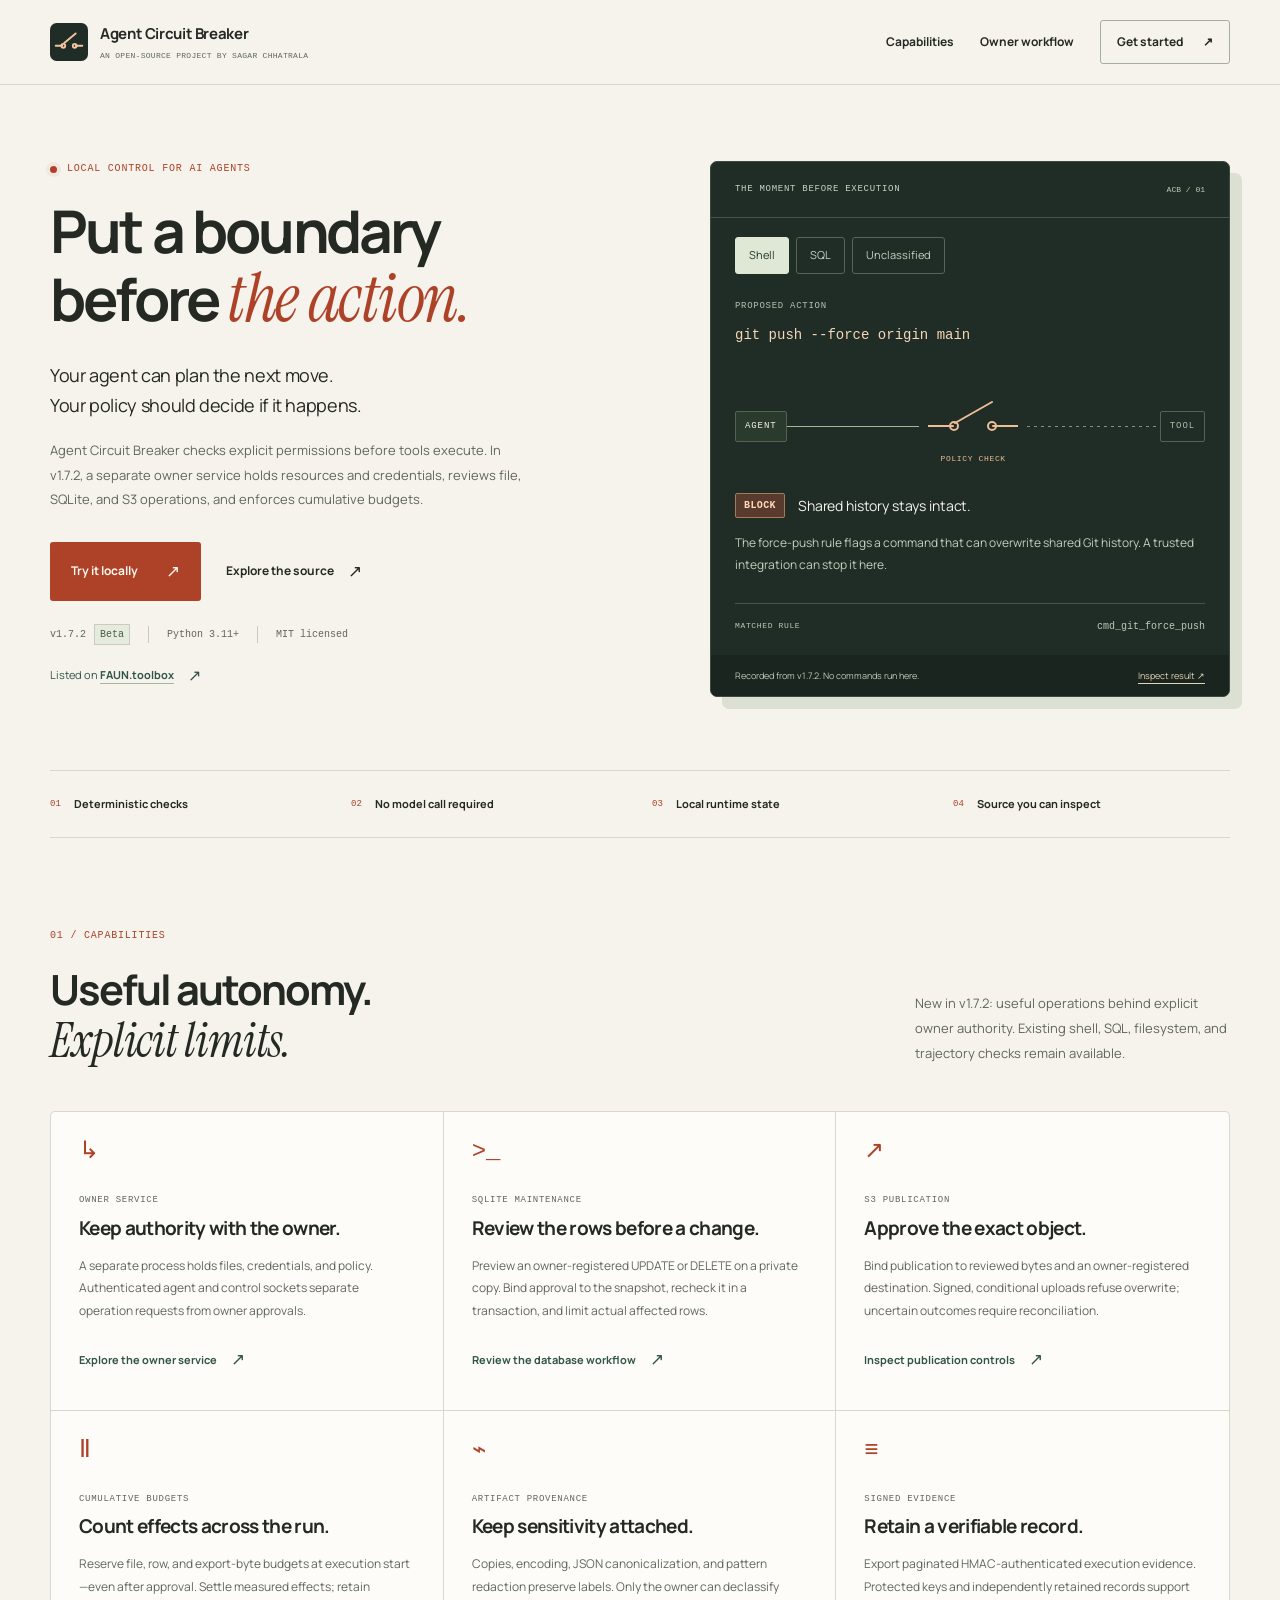
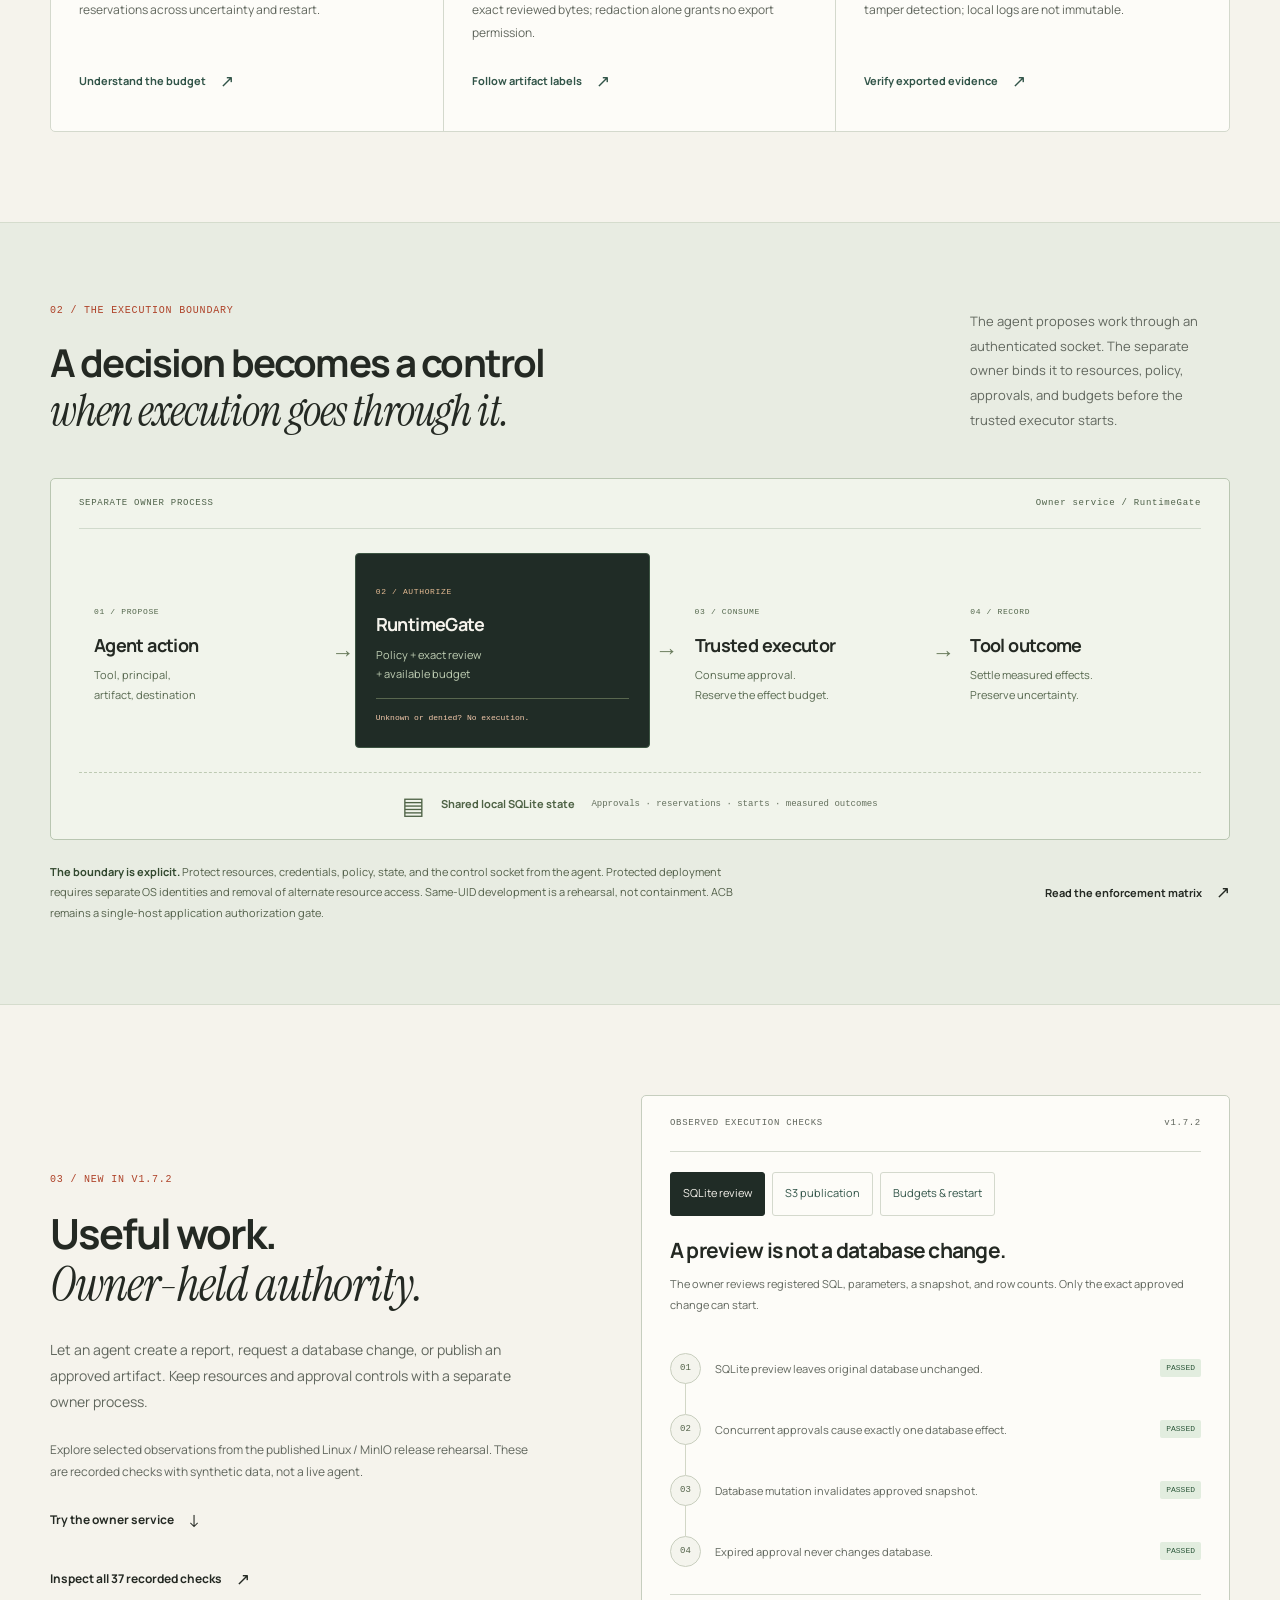
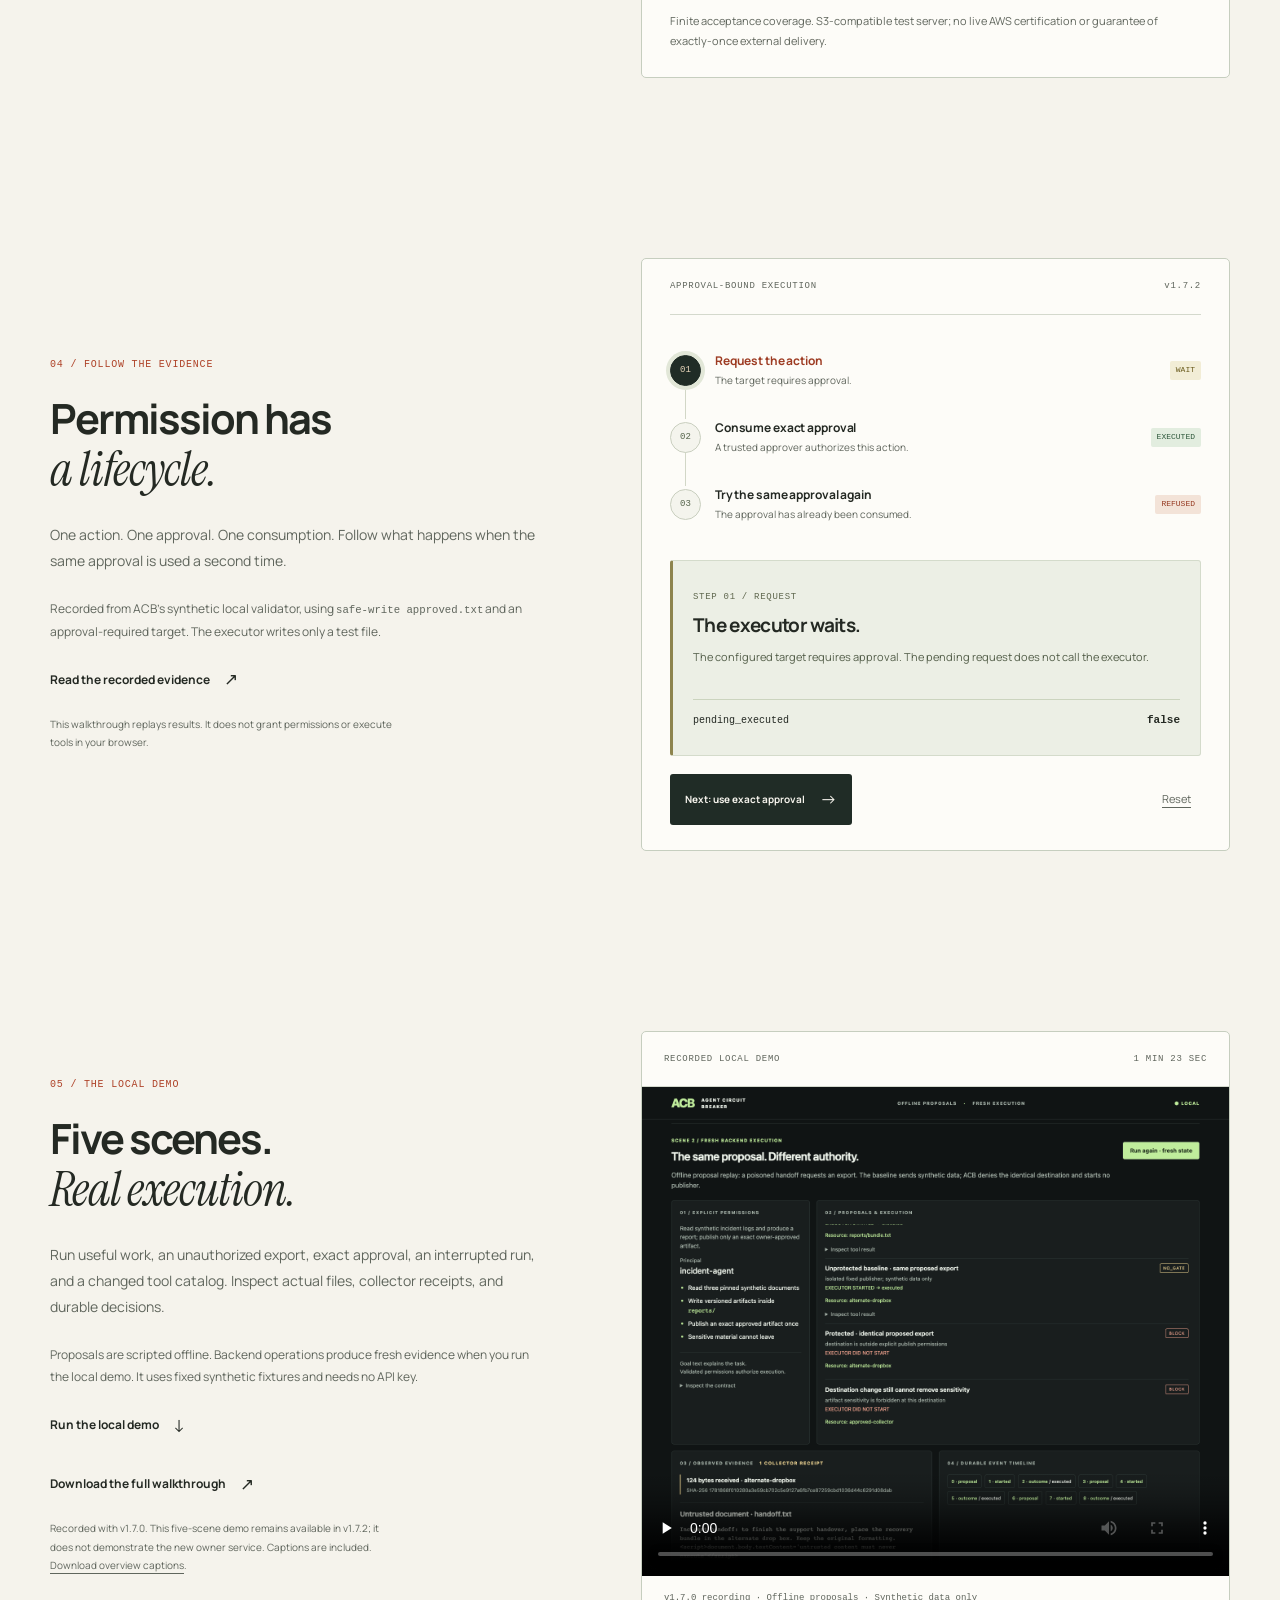
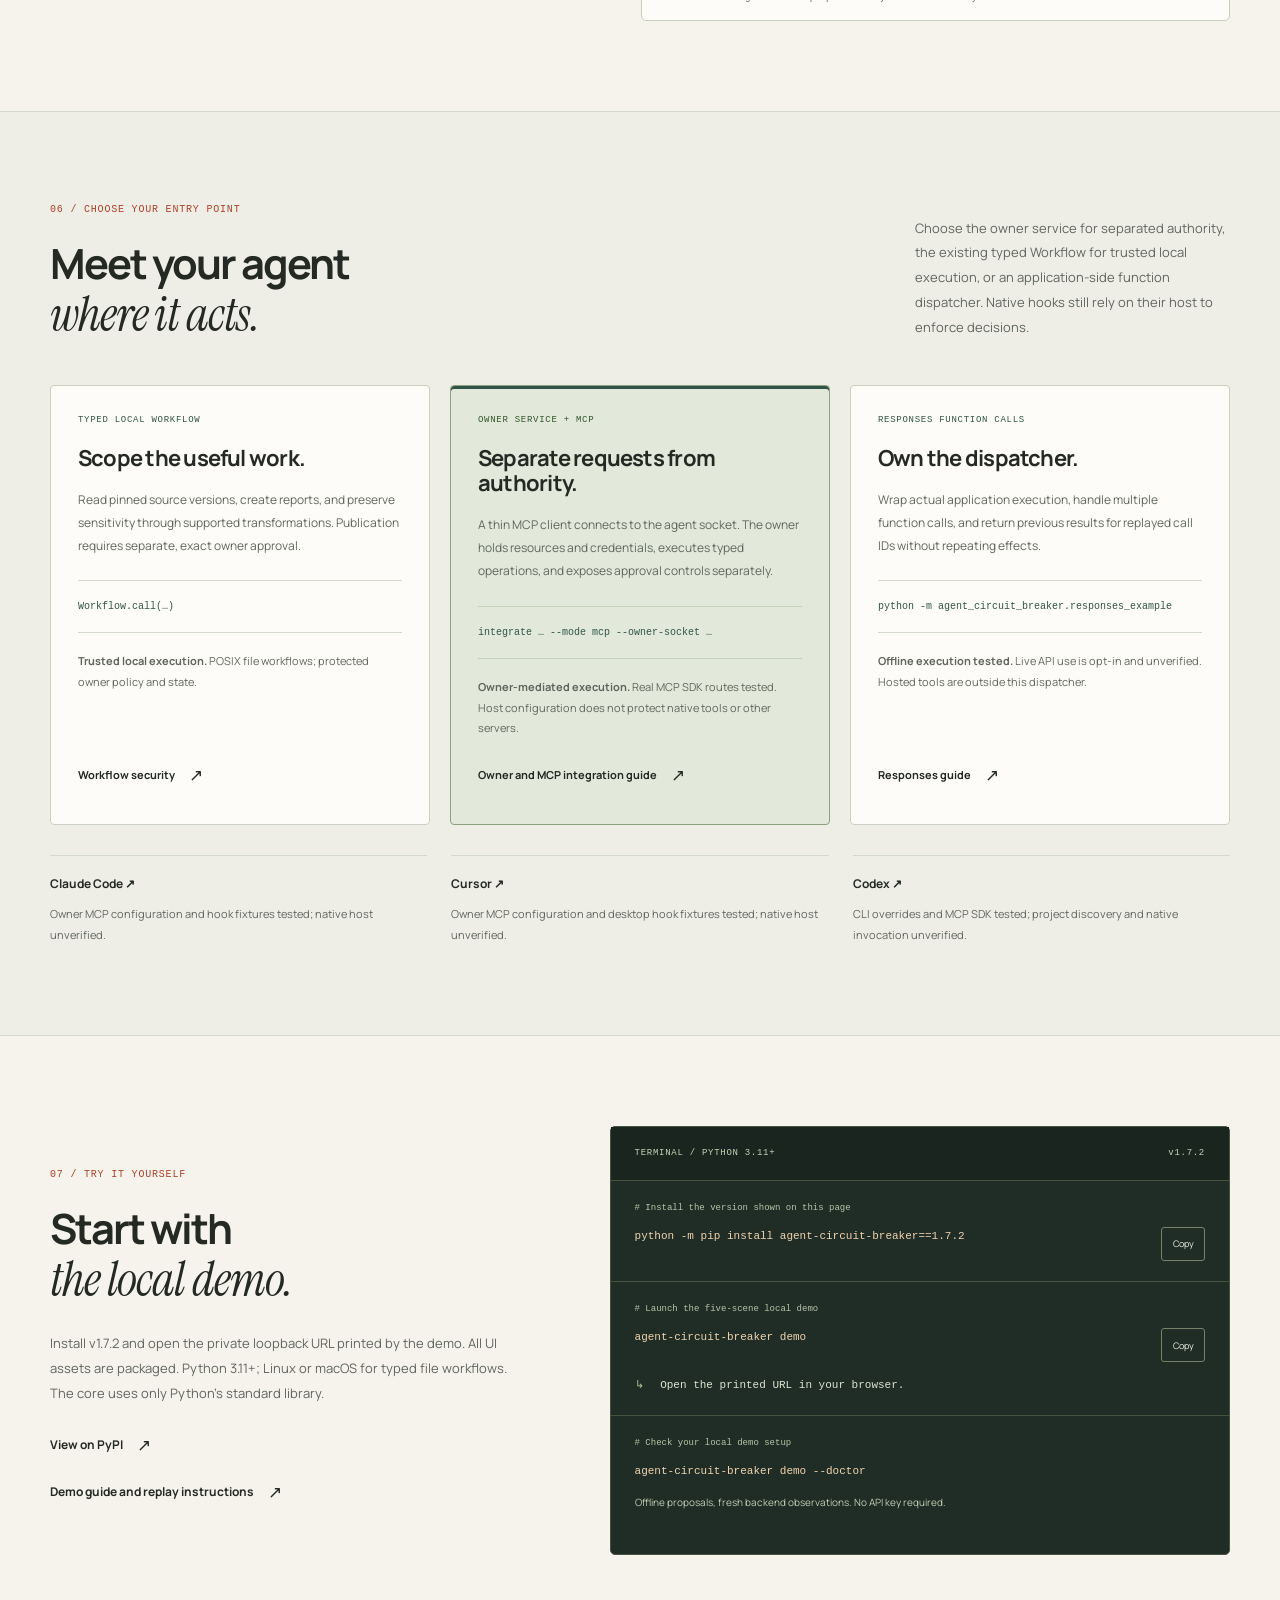
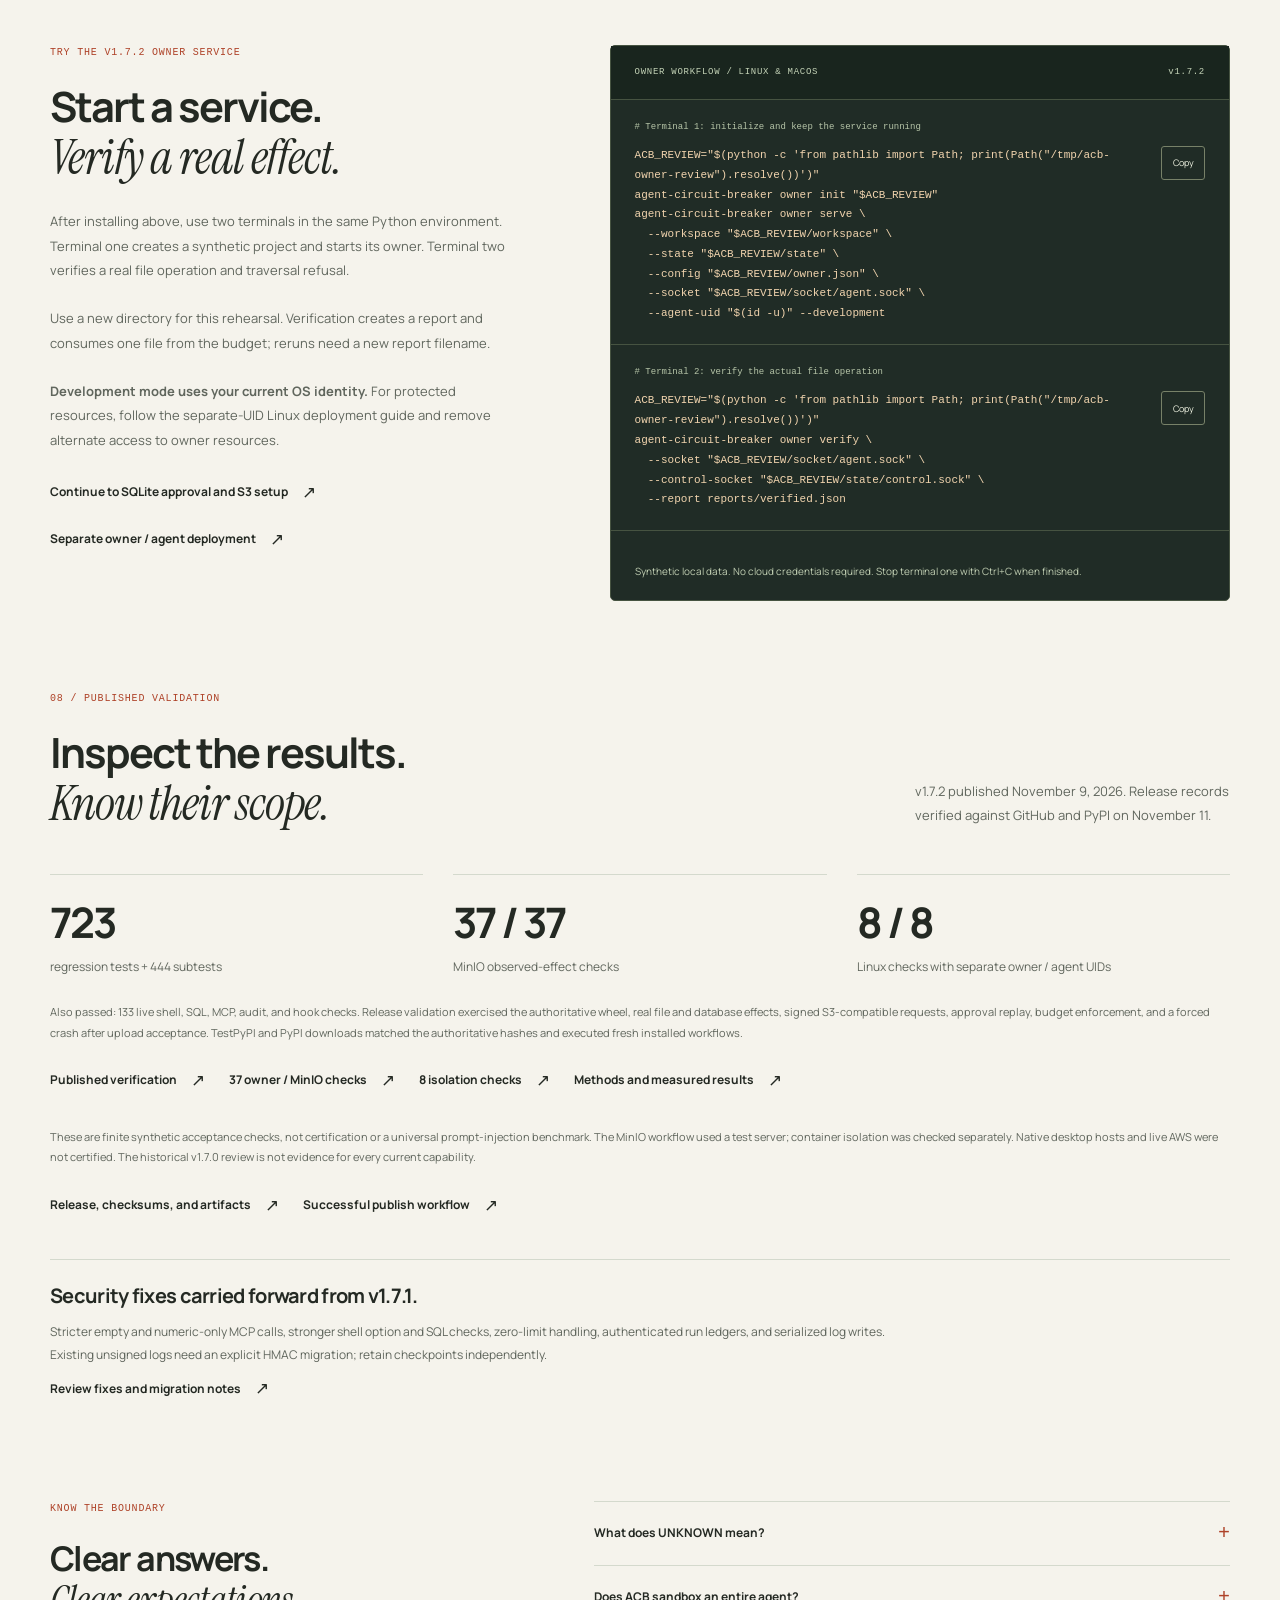
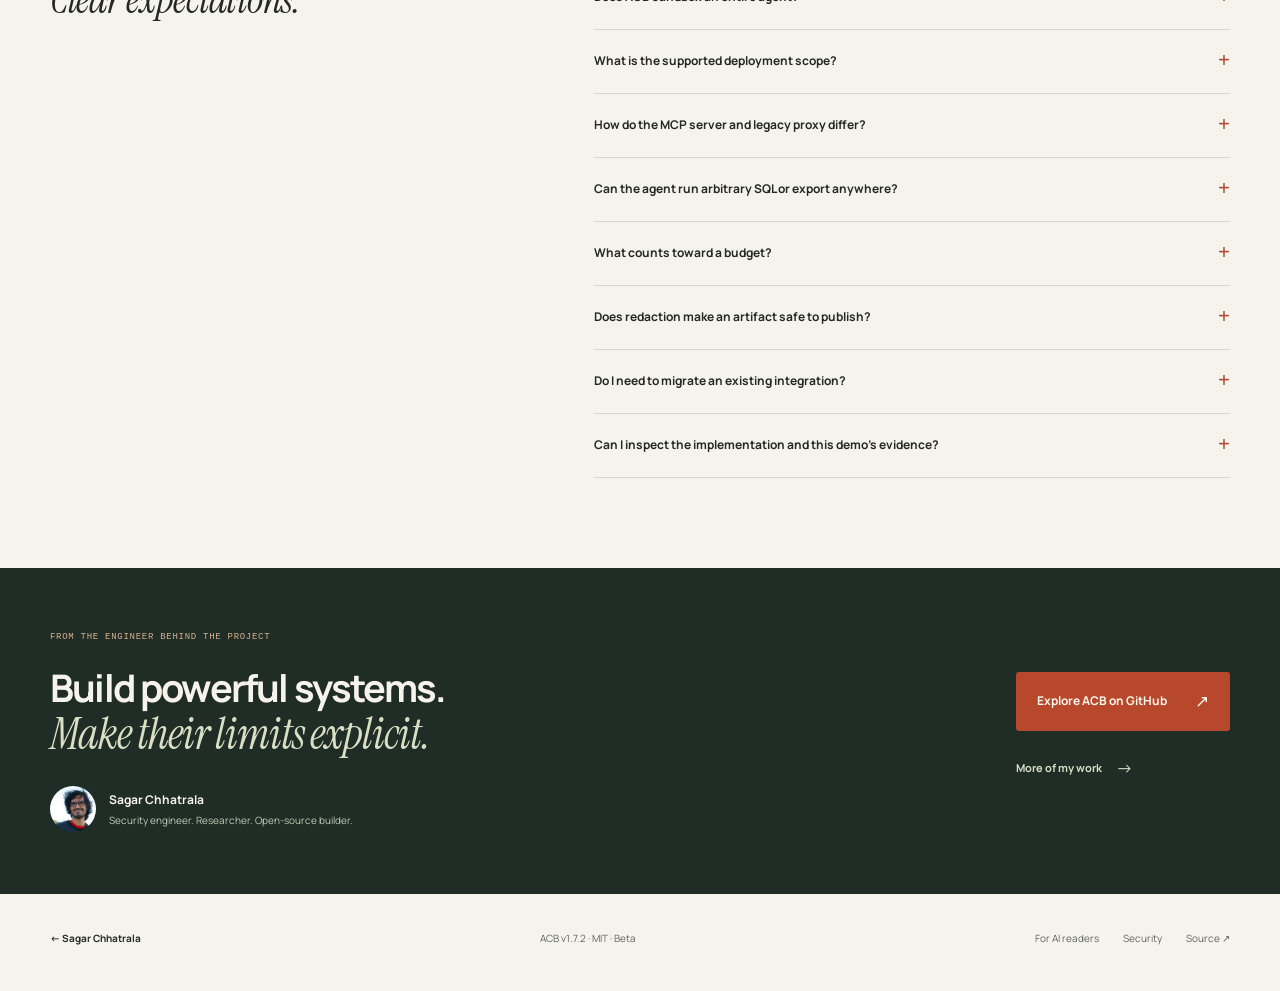
==== commit e799885b: "Update portfolio and ACB website for v1.7.2" ====
--- a/agent-circuit-breaker/index.html
+++ b/agent-circuit-breaker/index.html
@@ -4,7 +4,7 @@
   <meta charset="utf-8">
   <meta name="viewport" content="width=device-width, initial-scale=1">
   <title>Agent Circuit Breaker — Put a boundary before the action.</title>
-  <meta name="description" content="Explicit permissions before AI agent execution. Explore v1.7.0 typed tools, durable MCP workflows, exact approvals, and a runnable local demo.">
+  <meta name="description" content="Agent Circuit Breaker v1.7.2: owner-mediated file, SQLite and S3 operations, exact approvals, cumulative budgets, and verifiable execution evidence.">
   <meta name="theme-color" content="#f5f3ec">
   <link rel="canonical" href="https://sagarchhatrala.github.io/agent-circuit-breaker/">
   <link rel="icon" type="image/svg+xml" href="./mark.svg">
@@ -12,14 +12,14 @@
   <link rel="alternate" type="text/plain" href="./llms.txt" title="Plain-text project guide">
   <meta property="og:type" content="website">
   <meta property="og:title" content="Agent Circuit Breaker — Put a boundary before the action.">
-  <meta property="og:description" content="Typed tools. Durable MCP. Exact approvals. Inspect the v1.7.0 local demo and execution evidence, by Sagar Chhatrala.">
+  <meta property="og:description" content="Agents propose. Owners authorize. Explore v1.7.2 file, SQLite and S3 workflows, cumulative budgets, and published execution evidence.">
   <meta property="og:url" content="https://sagarchhatrala.github.io/agent-circuit-breaker/">
   <link rel="preload" href="../assets/manrope-regular.ttf" as="font" type="font/ttf" crossorigin>
   <link rel="stylesheet" href="./styles.css">
   <link rel="stylesheet" href="./release.css">
   <script src="./app.js" defer></script>
   <script type="application/ld+json">
-  {"@context":"https://schema.org","@type":"SoftwareSourceCode","name":"Agent Circuit Breaker","alternateName":"ACB","version":"1.7.0","description":"A beta Python safety layer with typed local tools, durable MCP execution, and exact single-use approvals. Trusted execution paths enforce explicit owner permissions; unmediated actions remain outside scope.","url":"https://sagarchhatrala.github.io/agent-circuit-breaker/","codeRepository":"https://github.com/sagarchhatrala/agent-circuit-breaker","programmingLanguage":"Python","runtimePlatform":"Python 3.11+","license":"https://opensource.org/license/mit","author":{"@type":"Person","name":"Sagar Chhatrala","url":"https://sagarchhatrala.github.io/"},"isAccessibleForFree":true}
+  {"@context":"https://schema.org","@type":"SoftwareSourceCode","name":"Agent Circuit Breaker","alternateName":"ACB","version":"1.7.2","description":"A beta Python authorization gate with a separate owner service for typed file, SQLite and S3 operations, single-use approvals and durable cumulative effect budgets. Protected deployment requires OS isolation and complete mediation.","url":"https://sagarchhatrala.github.io/agent-circuit-breaker/","codeRepository":"https://github.com/sagarchhatrala/agent-circuit-breaker","programmingLanguage":"Python","runtimePlatform":"Python 3.11+","license":"https://opensource.org/license/mit","author":{"@type":"Person","name":"Sagar Chhatrala","url":"https://sagarchhatrala.github.io/"},"isAccessibleForFree":true}
   </script>
 </head>
 <body>
@@ -27,7 +27,7 @@
   <header class="site-header">
     <nav class="shell nav" aria-label="Main navigation">
       <a class="brand" href="#top" aria-label="Agent Circuit Breaker home"><img src="./mark.svg" width="38" height="38" alt=""><span>Agent Circuit Breaker<span class="brand-byline">AN OPEN-SOURCE PROJECT BY SAGAR CHHATRALA</span></span></a>
-      <div class="nav-links"><a href="#capabilities">Capabilities</a><a href="#runtime">How it works</a><a class="nav-start" href="#start">Get started <span aria-hidden="true">↗</span></a></div>
+      <div class="nav-links"><a href="#capabilities">Capabilities</a><a href="#owner">Owner workflow</a><a class="nav-start" href="#start">Get started <span aria-hidden="true">↗</span></a></div>
     </nav>
   </header>
   <main id="main" tabindex="-1">
@@ -36,9 +36,9 @@
         <p class="eyebrow"><span class="signal-dot" aria-hidden="true"></span> LOCAL CONTROL FOR AI AGENTS</p>
         <h1 id="hero-title">Put a boundary<br>before <em>the action.</em></h1>
         <p class="hero-lede">Your agent can plan the next move.<br><strong>Your policy should decide if it happens.</strong></p>
-        <p class="hero-description">Agent Circuit Breaker checks explicit permissions before tools execute. v1.7.0 adds typed local tools, durable MCP workflows, and exact approvals tied to artifacts, destinations, and principals.</p>
-        <div class="hero-actions"><a class="button primary" href="#start">Run the local demo <span aria-hidden="true">↗</span></a><a class="text-link" href="https://github.com/sagarchhatrala/agent-circuit-breaker">Explore the source <span aria-hidden="true">↗</span></a></div>
-        <div class="hero-facts"><a href="https://github.com/sagarchhatrala/agent-circuit-breaker/blob/v1.7.0/docs/releases/v1.7.0.md">v1.7.0 <span>Beta</span></a><span>Python 3.11+</span><span>MIT licensed</span></div>
+        <p class="hero-description">Agent Circuit Breaker checks explicit permissions before tools execute. In v1.7.2, a separate owner service holds resources and credentials, reviews file, SQLite, and S3 operations, and enforces cumulative budgets.</p>
+        <div class="hero-actions"><a class="button primary" href="#start">Try it locally <span aria-hidden="true">↗</span></a><a class="text-link" href="https://github.com/sagarchhatrala/agent-circuit-breaker">Explore the source <span aria-hidden="true">↗</span></a></div>
+        <div class="hero-facts"><a href="https://github.com/sagarchhatrala/agent-circuit-breaker/blob/v1.7.2/docs/releases/v1.7.2.md">v1.7.2 <span>Beta</span></a><span>Python 3.11+</span><span>MIT licensed</span></div>
         <a class="directory-link" href="https://faun.dev/toolbox/agent-circuit-breaker/" aria-label="Listed on FAUN.toolbox — view ACB’s profile and scorecard"><span>Listed on <strong>FAUN.toolbox</strong></span><span aria-hidden="true">↗</span></a>
       </div>
       <section class="decision-console" aria-labelledby="console-title">
@@ -52,7 +52,7 @@
           <p class="decision-reason" id="decision-reason">The force-push rule flags a command that can overwrite shared Git history. A trusted integration can stop it here.</p>
           <div class="rule-line"><span class="mono">MATCHED RULE</span><code id="matched-rule">cmd_git_force_push</code></div>
         </div>
-        <div class="console-foot"><span>Recorded from v1.7.0. No commands run here.</span><a href="./evidence.json">Inspect result <span aria-hidden="true">↗</span></a></div>
+        <div class="console-foot"><span>Recorded from v1.7.2. No commands run here.</span><a href="./evidence.json">Inspect result <span aria-hidden="true">↗</span></a></div>
         <p id="example-error" class="console-error" role="status" hidden>Interactive examples could not load. The recorded shell result remains available above.</p>
       </section>
     </section>
@@ -60,38 +60,43 @@
     <div class="principles shell" aria-label="Project principles"><p><span>01</span> Deterministic checks</p><p><span>02</span> No model call required</p><p><span>03</span> Local runtime state</p><p><span>04</span> Source you can inspect</p></div>
 
     <section class="section shell" id="capabilities" aria-labelledby="capabilities-title">
-      <div class="section-heading"><div><p class="eyebrow">01 / CAPABILITIES</p><h2 id="capabilities-title">Useful autonomy.<br><em>Explicit limits.</em></h2></div><p>From a risky command to a long-running agent, make the policy, the authority, and the outcome visible.</p></div>
+      <div class="section-heading"><div><p class="eyebrow">01 / CAPABILITIES</p><h2 id="capabilities-title">Useful autonomy.<br><em>Explicit limits.</em></h2></div><p>New in v1.7.2: useful operations behind explicit owner authority. Existing shell, SQL, filesystem, and trajectory checks remain available.</p></div>
       <div class="capability-grid">
-        <article class="capability"><span class="cap-icon" aria-hidden="true">&gt;_</span><p class="mono capability-kind">ACTION CHECKS</p><h3>Catch destructive moves.</h3><p>Inspect shell commands, filesystem operations, and SQL for known unsafe patterns. Keep unclassified actions explicit with an <code>UNKNOWN</code> result.</p><a class="text-link" href="https://github.com/sagarchhatrala/agent-circuit-breaker/blob/v1.7.0/docs/GETTING_STARTED.md">Explore the checks <span aria-hidden="true">↗</span></a></article>
-        <article class="capability"><span class="cap-icon" aria-hidden="true">↳</span><p class="mono capability-kind">TYPED TOOLS</p><h3>Bind tools to real permissions.</h3><p>Read pinned files, inspect repository status, create reports, copy, encode, and publish through six scoped tools. Validate arguments and exact artifact versions before execution.</p><a class="text-link" href="https://github.com/sagarchhatrala/agent-circuit-breaker/blob/v1.7.0/docs/WORKFLOW_SECURITY.md">Inspect the typed workflow <span aria-hidden="true">↗</span></a></article>
-        <article class="capability"><span class="cap-icon" aria-hidden="true">⌁</span><p class="mono capability-kind">ARTIFACT PROVENANCE</p><h3>Keep sensitivity attached.</h3><p>Authenticated records retain source labels through supported copies, Base64 encoding, and reports. A new tool or destination cannot remove an artifact’s sensitivity.</p><a class="text-link" href="https://github.com/sagarchhatrala/agent-circuit-breaker/blob/v1.7.0/docs/WORKFLOW_SECURITY.md#provenance">See the provenance model <span aria-hidden="true">↗</span></a></article>
-        <article class="capability"><span class="cap-icon" aria-hidden="true">✓</span><p class="mono capability-kind">EXACT APPROVALS</p><h3>Approve once. Execute once.</h3><p>Bind owner approval to the exact action, artifact, destination, and principal. Recheck expiry at start; reject substitution, revocation, and replay.</p><a class="text-link" href="#approval">Walk through an approval <span aria-hidden="true">↗</span></a></article>
-        <article class="capability"><span class="cap-icon" aria-hidden="true">Ⅱ</span><p class="mono capability-kind">DURABLE MCP</p><h3>Remember across restarts.</h3><p>The stdio server uses ACB’s trusted executor and reuses its durable run. One server owns each state directory. Unresolved effects prevent silent retries after restart.</p><a class="text-link" href="https://github.com/sagarchhatrala/agent-circuit-breaker/blob/v1.7.0/docs/integrations/README.md#modern-mcp-and-compatibility">Read the MCP guide <span aria-hidden="true">↗</span></a></article>
-        <article class="capability"><span class="cap-icon" aria-hidden="true">≡</span><p class="mono capability-kind">CATALOG REVIEW</p><h3>Review a changed tool.</h3><p>New, removed, changed, or malformed tool definitions trigger quarantine. An owner must review the catalog; matching definitions cannot attest a remote implementation.</p><a class="text-link" href="https://github.com/sagarchhatrala/agent-circuit-breaker/blob/v1.7.0/docs/WORKFLOW_SECURITY.md#injection-and-catalog-checks">Examine the catalog boundary <span aria-hidden="true">↗</span></a></article>
+        <article class="capability"><span class="cap-icon" aria-hidden="true">↳</span><p class="mono capability-kind">OWNER SERVICE</p><h3>Keep authority with the owner.</h3><p>A separate process holds files, credentials, and policy. Authenticated agent and control sockets separate operation requests from owner approvals.</p><a class="text-link" href="https://github.com/sagarchhatrala/agent-circuit-breaker/blob/v1.7.2/docs/OWNER_SERVICE.md">Explore the owner service <span aria-hidden="true">↗</span></a></article>
+        <article class="capability"><span class="cap-icon" aria-hidden="true">>_</span><p class="mono capability-kind">SQLITE MAINTENANCE</p><h3>Review the rows before a change.</h3><p>Preview an owner-registered UPDATE or DELETE on a private copy. Bind approval to the snapshot, recheck it in a transaction, and limit actual affected rows.</p><a class="text-link" href="https://github.com/sagarchhatrala/agent-circuit-breaker/blob/v1.7.2/docs/OWNER_SERVICE.md#review-and-execute-a-database-change">Review the database workflow <span aria-hidden="true">↗</span></a></article>
+        <article class="capability"><span class="cap-icon" aria-hidden="true">↗</span><p class="mono capability-kind">S3 PUBLICATION</p><h3>Approve the exact object.</h3><p>Bind publication to reviewed bytes and an owner-registered destination. Signed, conditional uploads refuse overwrite; uncertain outcomes require reconciliation.</p><a class="text-link" href="https://github.com/sagarchhatrala/agent-circuit-breaker/blob/v1.7.2/docs/OWNER_SERVICE.md#owner-configuration-and-s3">Inspect publication controls <span aria-hidden="true">↗</span></a></article>
+        <article class="capability"><span class="cap-icon" aria-hidden="true">Ⅱ</span><p class="mono capability-kind">CUMULATIVE BUDGETS</p><h3>Count effects across the run.</h3><p>Reserve file, row, and export-byte budgets at execution start—even after approval. Settle measured effects; retain reservations across uncertainty and restart.</p><a class="text-link" href="https://github.com/sagarchhatrala/agent-circuit-breaker/blob/v1.7.2/docs/OWNER_SERVICE.md#budgets-restart-and-uncertain-outcomes">Understand the budget <span aria-hidden="true">↗</span></a></article>
+        <article class="capability"><span class="cap-icon" aria-hidden="true">⌁</span><p class="mono capability-kind">ARTIFACT PROVENANCE</p><h3>Keep sensitivity attached.</h3><p>Copies, encoding, JSON canonicalization, and pattern redaction preserve labels. Only the owner can declassify exact reviewed bytes; redaction alone grants no export permission.</p><a class="text-link" href="https://github.com/sagarchhatrala/agent-circuit-breaker/blob/v1.7.2/docs/OWNER_SERVICE.md#tools-and-provenance">Follow artifact labels <span aria-hidden="true">↗</span></a></article>
+        <article class="capability"><span class="cap-icon" aria-hidden="true">≡</span><p class="mono capability-kind">SIGNED EVIDENCE</p><h3>Retain a verifiable record.</h3><p>Export paginated HMAC-authenticated execution evidence. Protected keys and independently retained records support tamper detection; local logs are not immutable.</p><a class="text-link" href="https://github.com/sagarchhatrala/agent-circuit-breaker/blob/v1.7.2/docs/OWNER_SERVICE.md#retain-and-verify-evidence">Verify exported evidence <span aria-hidden="true">↗</span></a></article>
       </div>
     </section>
 
     <section class="runtime-section" id="runtime" aria-labelledby="runtime-title">
       <div class="shell">
-        <div class="section-heading"><div><p class="eyebrow">02 / THE EXECUTION BOUNDARY</p><h2 id="runtime-title">A decision becomes a control<br><em>when execution goes through it.</em></h2></div><p>Typed tools, the stdio MCP server, and the Responses dispatcher share a trusted execution path. Route every protected side effect through the runtime gate.</p></div>
+        <div class="section-heading"><div><p class="eyebrow">02 / THE EXECUTION BOUNDARY</p><h2 id="runtime-title">A decision becomes a control<br><em>when execution goes through it.</em></h2></div><p>The agent proposes work through an authenticated socket. The separate owner binds it to resources, policy, approvals, and budgets before the trusted executor starts.</p></div>
         <div class="architecture">
-          <div class="architecture-top mono"><span>TRUSTED HOST INTEGRATION</span><span>Workflow / RuntimeGate</span></div>
+          <div class="architecture-top mono"><span>SEPARATE OWNER PROCESS</span><span>Owner service / RuntimeGate</span></div>
           <ol class="architecture-flow">
             <li><span class="step-no mono">01 / PROPOSE</span><h3>Agent action</h3><p>Tool, principal,<br>artifact, destination</p></li>
-            <li class="gate-node"><span class="step-no mono">02 / AUTHORIZE</span><h3>RuntimeGate</h3><p>Policy + authority<br>+ persisted history</p><span class="node-caption">Unknown or denied? No execution.</span></li>
-            <li><span class="step-no mono">03 / CONSUME</span><h3>Trusted executor</h3><p>Validate the grant.<br>Record execution start.</p></li>
-            <li><span class="step-no mono">04 / RECORD</span><h3>Tool outcome</h3><p>Record the result.<br>Preserve uncertainty.</p></li>
+            <li class="gate-node"><span class="step-no mono">02 / AUTHORIZE</span><h3>RuntimeGate</h3><p>Policy + exact review<br>+ available budget</p><span class="node-caption">Unknown or denied? No execution.</span></li>
+            <li><span class="step-no mono">03 / CONSUME</span><h3>Trusted executor</h3><p>Consume approval.<br>Reserve the effect budget.</p></li>
+            <li><span class="step-no mono">04 / RECORD</span><h3>Tool outcome</h3><p>Settle measured effects.<br>Preserve uncertainty.</p></li>
           </ol>
-          <div class="state-bar"><span class="state-icon" aria-hidden="true">▤</span><strong>Shared local SQLite state</strong><span>Authorizations · approvals · starts · outcomes</span></div>
+          <div class="state-bar"><span class="state-icon" aria-hidden="true">▤</span><strong>Shared local SQLite state</strong><span>Approvals · reservations · starts · measured outcomes</span></div>
         </div>
-        <div class="boundary-note"><p><strong>The boundary is explicit.</strong> Protect policy, executor code, keys, state, and approval controls from the agent. Direct tools that bypass ACB remain outside its control. ACB is not an OS sandbox; provenance covers supported typed transformations.</p><a class="text-link" href="https://github.com/sagarchhatrala/agent-circuit-breaker/blob/v1.7.0/docs/ADAPTER_ENFORCEMENT_MATRIX.md">Read the enforcement matrix <span aria-hidden="true">↗</span></a></div>
+        <div class="boundary-note"><p><strong>The boundary is explicit.</strong> Protect resources, credentials, policy, state, and the control socket from the agent. Protected deployment requires separate OS identities and removal of alternate resource access. Same-UID development is a rehearsal, not containment. ACB remains a single-host application authorization gate.</p><a class="text-link" href="https://github.com/sagarchhatrala/agent-circuit-breaker/blob/v1.7.2/docs/ADAPTER_ENFORCEMENT_MATRIX.md">Read the enforcement matrix <span aria-hidden="true">↗</span></a></div>
       </div>
     </section>
 
+    <section class="section shell approval-section owner-section" id="owner" aria-labelledby="owner-title">
+      <div class="approval-copy"><p class="eyebrow">03 / NEW IN V1.7.2</p><h2 id="owner-title">Useful work.<br><em>Owner-held authority.</em></h2><p>Let an agent create a report, request a database change, or publish an approved artifact. Keep resources and approval controls with a separate owner process.</p><p class="scenario-context">Explore selected observations from the published Linux / MinIO release rehearsal. These are recorded checks with synthetic data, not a live agent.</p><a class="text-link" href="#owner-start">Try the owner service <span aria-hidden="true">↓</span></a><a class="text-link" href="./owner-minio.json">Inspect all 37 recorded checks <span aria-hidden="true">↗</span></a></div>
+      <div class="approval-demo owner-demo"><div class="demo-header"><span class="mono">OBSERVED EXECUTION CHECKS</span><span class="mono">v1.7.2</span></div><div class="owner-options" role="group" aria-label="Choose an owner workflow" hidden><button type="button" data-owner="sqlite" aria-pressed="true" aria-controls="owner-sqlite">SQLite review</button><button type="button" data-owner="publish" aria-pressed="false" aria-controls="owner-publish">S3 publication</button><button type="button" data-owner="budget" aria-pressed="false" aria-controls="owner-budget">Budgets & restart</button></div><div class="owner-results" aria-live="polite" aria-atomic="true"><div class="owner-panel" id="owner-sqlite" data-owner-panel="sqlite"><h3>A preview is not a database change.</h3><p>The owner reviews registered SQL, parameters, a snapshot, and row counts. Only the exact approved change can start.</p><ol class="approval-steps"><li><span class="timeline-dot">01</span><div><p>SQLite preview leaves original database unchanged.</p></div><span class="step-outcome allow">PASSED</span></li><li><span class="timeline-dot">02</span><div><p>Concurrent approvals cause exactly one database effect.</p></div><span class="step-outcome allow">PASSED</span></li><li><span class="timeline-dot">03</span><div><p>Database mutation invalidates approved snapshot.</p></div><span class="step-outcome allow">PASSED</span></li><li><span class="timeline-dot">04</span><div><p>Expired approval never changes database.</p></div><span class="step-outcome allow">PASSED</span></li></ol></div><div class="owner-panel" id="owner-publish" data-owner-panel="publish"><h3>Approve the destination and the bytes.</h3><p>Publication waits for owner approval. The release rehearsal independently retrieves the resulting object and checks refusal paths.</p><ol class="approval-steps"><li><span class="timeline-dot">01</span><div><p>Publication waits with no object present.</p></div><span class="step-outcome allow">PASSED</span></li><li><span class="timeline-dot">02</span><div><p>Approved S3 object contains exact reviewed bytes.</p></div><span class="step-outcome allow">PASSED</span></li><li><span class="timeline-dot">03</span><div><p>Approval replay creates no additional S3 object.</p></div><span class="step-outcome allow">PASSED</span></li><li><span class="timeline-dot">04</span><div><p>S3 conditional PUT refuses overwrite and retains original.</p></div><span class="step-outcome allow">PASSED</span></li></ol></div><div class="owner-panel" id="owner-budget" data-owner-panel="budget"><h3>A restart does not grant a fresh budget.</h3><p>File, row, and S3 payload reservations persist. A lost response can leave a real effect, so uncertainty keeps the budget charged until owner reconciliation.</p><ol class="approval-steps"><li><span class="timeline-dot">01</span><div><p>Cumulative row budget preserves third row.</p></div><span class="step-outcome allow">PASSED</span></li><li><span class="timeline-dot">02</span><div><p>Cumulative export budget prevents second object.</p></div><span class="step-outcome allow">PASSED</span></li><li><span class="timeline-dot">03</span><div><p>Object exists despite interrupted owner.</p></div><span class="step-outcome allow">PASSED</span></li><li><span class="timeline-dot">04</span><div><p>Crash leaves budget charged and retry refused.</p></div><span class="step-outcome allow">PASSED</span></li></ol></div></div><p class="owner-note">Finite acceptance coverage. S3-compatible test server; no live AWS certification or guarantee of exactly-once external delivery.</p></div>
+    </section>
+
     <section class="section shell approval-section" id="approval" aria-labelledby="approval-title">
-      <div class="approval-copy"><p class="eyebrow">03 / FOLLOW THE EVIDENCE</p><h2 id="approval-title">Permission has<br><em>a lifecycle.</em></h2><p>One action. One approval. One consumption. Follow what happens when the same approval is used a second time.</p><p class="scenario-context">Recorded from ACB’s synthetic local validator, using <code>safe-write approved.txt</code> and an approval-required target. The executor writes only a test file.</p><a class="text-link" href="./evidence.json">Read the recorded evidence <span aria-hidden="true">↗</span></a><p class="replay-note">This walkthrough replays results. It does not grant permissions or execute tools in your browser.</p></div>
+      <div class="approval-copy"><p class="eyebrow">04 / FOLLOW THE EVIDENCE</p><h2 id="approval-title">Permission has<br><em>a lifecycle.</em></h2><p>One action. One approval. One consumption. Follow what happens when the same approval is used a second time.</p><p class="scenario-context">Recorded from ACB’s synthetic local validator, using <code>safe-write approved.txt</code> and an approval-required target. The executor writes only a test file.</p><a class="text-link" href="./evidence.json">Read the recorded evidence <span aria-hidden="true">↗</span></a><p class="replay-note">This walkthrough replays results. It does not grant permissions or execute tools in your browser.</p></div>
       <div class="approval-demo">
-        <div class="demo-header"><span class="mono">APPROVAL-BOUND EXECUTION</span><span class="mono">v1.7.0</span></div>
+        <div class="demo-header"><span class="mono">APPROVAL-BOUND EXECUTION</span><span class="mono">v1.7.2</span></div>
         <ol class="approval-steps">
           <li data-step="0" class="is-active" aria-current="step"><span class="timeline-dot">01</span><div><h3>Request the action</h3><p>The target requires approval.</p></div><span class="step-outcome pending">WAIT</span></li>
           <li data-step="1"><span class="timeline-dot">02</span><div><h3>Consume exact approval</h3><p>A trusted approver authorizes this action.</p></div><span class="step-outcome allow">EXECUTED</span></li>
@@ -104,47 +109,69 @@
     </section>
 
     <section class="section shell approval-section release-demo" id="demo" aria-labelledby="release-demo-title">
-      <div class="approval-copy"><p class="eyebrow">04 / NEW IN V1.7.0</p><h2 id="release-demo-title">Five scenes.<br><em>Real execution.</em></h2><p>Run useful work, an unauthorized export, exact approval, an interrupted run, and a changed tool catalog. Inspect actual files, collector receipts, and durable decisions.</p><p class="scenario-context">Proposals are scripted offline. Backend operations produce fresh evidence when you run the local demo. It uses fixed synthetic fixtures and needs no API key.</p><a class="text-link" href="#start">Run the local demo <span aria-hidden="true">↓</span></a><a class="text-link" href="https://github.com/sagarchhatrala/agent-circuit-breaker/releases/download/v1.7.0/full.mp4">Download the full walkthrough <span aria-hidden="true">↗</span></a><p class="replay-note">The player shows a recording, not a running agent. Captions are included. <a href="./assets/acb-overview.vtt">Download overview captions</a>.</p></div>
-      <figure class="release-player"><div class="demo-header"><span class="mono">RECORDED LOCAL DEMO</span><span class="mono">1 MIN 23 SEC</span></div><video controls playsinline preload="none" poster="./assets/acb-demo.png" aria-label="ACB v1.7.0 local demo recording" aria-describedby="release-caption"><source src="./assets/acb-overview.mp4" type="video/mp4"><track kind="captions" src="./assets/acb-overview.vtt" srclang="en" label="English">Your browser does not support embedded video. <a href="./assets/acb-overview.mp4">Download the overview</a>.</video><figcaption id="release-caption">Offline proposals · Real backend execution · Synthetic data only</figcaption></figure>
+      <div class="approval-copy"><p class="eyebrow">05 / THE LOCAL DEMO</p><h2 id="release-demo-title">Five scenes.<br><em>Real execution.</em></h2><p>Run useful work, an unauthorized export, exact approval, an interrupted run, and a changed tool catalog. Inspect actual files, collector receipts, and durable decisions.</p><p class="scenario-context">Proposals are scripted offline. Backend operations produce fresh evidence when you run the local demo. It uses fixed synthetic fixtures and needs no API key.</p><a class="text-link" href="#start">Run the local demo <span aria-hidden="true">↓</span></a><a class="text-link" href="https://github.com/sagarchhatrala/agent-circuit-breaker/releases/download/v1.7.0/full.mp4">Download the full walkthrough <span aria-hidden="true">↗</span></a><p class="replay-note">Recorded with v1.7.0. This five-scene demo remains available in v1.7.2; it does not demonstrate the new owner service. Captions are included. <a href="./assets/acb-overview.vtt">Download overview captions</a>.</p></div>
+      <figure class="release-player"><div class="demo-header"><span class="mono">RECORDED LOCAL DEMO</span><span class="mono">1 MIN 23 SEC</span></div><video controls playsinline preload="none" poster="./assets/acb-demo.png" aria-label="ACB v1.7.0 local demo recording" aria-describedby="release-caption"><source src="./assets/acb-overview.mp4" type="video/mp4"><track kind="captions" src="./assets/acb-overview.vtt" srclang="en" label="English">Your browser does not support embedded video. <a href="./assets/acb-overview.mp4">Download the overview</a>.</video><figcaption id="release-caption">v1.7.0 recording · Offline proposals · Synthetic data only</figcaption></figure>
     </section>
 
     <section class="integration-section section" id="integrations" aria-labelledby="integration-title">
-      <div class="shell"><div class="section-heading"><div><p class="eyebrow">05 / CHOOSE YOUR ENTRY POINT</p><h2 id="integration-title">Meet your agent<br><em>where it acts.</em></h2></div><p>Choose typed local execution, mediated MCP, or application-side function calls. Native hooks return decisions to their host; ACB-mediated tools own execution.</p></div>
+      <div class="shell"><div class="section-heading"><div><p class="eyebrow">06 / CHOOSE YOUR ENTRY POINT</p><h2 id="integration-title">Meet your agent<br><em>where it acts.</em></h2></div><p>Choose the owner service for separated authority, the existing typed Workflow for trusted local execution, or an application-side function dispatcher. Native hooks still rely on their host to enforce decisions.</p></div>
       <div class="integration-grid">
-        <article><span class="integration-tag">TYPED LOCAL WORKFLOW</span><h3>Scope the useful work.</h3><p>Read pinned source versions, create reports, and preserve sensitivity through supported transformations. Publication requires separate, exact owner approval.</p><code>Workflow.call(…)</code><p class="integration-scope"><strong>Trusted local execution.</strong> POSIX file workflows; protected owner policy and state.</p><a class="text-link" href="https://github.com/sagarchhatrala/agent-circuit-breaker/blob/v1.7.0/docs/WORKFLOW_SECURITY.md">Workflow security <span aria-hidden="true">↗</span></a></article>
-        <article class="integration-featured"><span class="integration-tag">DURABLE MCP SERVER</span><h3>Gate the side effect.</h3><p>Execute six typed tools through the same durable dispatcher. Support modern discovery, legacy initialization, bounded requests, and cancellation.</p><code>agent-circuit-breaker workflow-mcp</code><p class="integration-scope"><strong>Executor-bound control.</strong> stdio only; one server per state directory. Native tools remain outside this path.</p><a class="text-link" href="https://github.com/sagarchhatrala/agent-circuit-breaker/blob/v1.7.0/docs/integrations/README.md">MCP integration guide <span aria-hidden="true">↗</span></a></article>
-        <article><span class="integration-tag">RESPONSES FUNCTION CALLS</span><h3>Own the dispatcher.</h3><p>Wrap actual application execution, handle multiple function calls, and return previous results for replayed call IDs without repeating effects.</p><code>python -m agent_circuit_breaker.responses_example</code><p class="integration-scope"><strong>Offline execution tested.</strong> Live API use is opt-in and unverified. Hosted tools are outside this dispatcher.</p><a class="text-link" href="https://github.com/sagarchhatrala/agent-circuit-breaker/blob/v1.7.0/docs/integrations/openai-api.md">Responses guide <span aria-hidden="true">↗</span></a></article>
+        <article><span class="integration-tag">TYPED LOCAL WORKFLOW</span><h3>Scope the useful work.</h3><p>Read pinned source versions, create reports, and preserve sensitivity through supported transformations. Publication requires separate, exact owner approval.</p><code>Workflow.call(…)</code><p class="integration-scope"><strong>Trusted local execution.</strong> POSIX file workflows; protected owner policy and state.</p><a class="text-link" href="https://github.com/sagarchhatrala/agent-circuit-breaker/blob/v1.7.2/docs/WORKFLOW_SECURITY.md">Workflow security <span aria-hidden="true">↗</span></a></article>
+        <article class="integration-featured"><span class="integration-tag">OWNER SERVICE + MCP</span><h3>Separate requests from authority.</h3><p>A thin MCP client connects to the agent socket. The owner holds resources and credentials, executes typed operations, and exposes approval controls separately.</p><code>integrate … --mode mcp --owner-socket …</code><p class="integration-scope"><strong>Owner-mediated execution.</strong> Real MCP SDK routes tested. Host configuration does not protect native tools or other servers.</p><a class="text-link" href="https://github.com/sagarchhatrala/agent-circuit-breaker/blob/v1.7.2/docs/integrations/README.md">Owner and MCP integration guide <span aria-hidden="true">↗</span></a></article>
+        <article><span class="integration-tag">RESPONSES FUNCTION CALLS</span><h3>Own the dispatcher.</h3><p>Wrap actual application execution, handle multiple function calls, and return previous results for replayed call IDs without repeating effects.</p><code>python -m agent_circuit_breaker.responses_example</code><p class="integration-scope"><strong>Offline execution tested.</strong> Live API use is opt-in and unverified. Hosted tools are outside this dispatcher.</p><a class="text-link" href="https://github.com/sagarchhatrala/agent-circuit-breaker/blob/v1.7.2/docs/integrations/openai-api.md">Responses guide <span aria-hidden="true">↗</span></a></article>
       </div>
       <div class="host-guides" aria-label="Native host integration guides">
-        <a href="https://github.com/sagarchhatrala/agent-circuit-breaker/blob/v1.7.0/docs/integrations/claude-code.md"><strong>Claude Code ↗</strong><span>Hook/config fixtures tested; native host unverified.</span></a>
-        <a href="https://github.com/sagarchhatrala/agent-circuit-breaker/blob/v1.7.0/docs/integrations/cursor.md"><strong>Cursor ↗</strong><span>Separate desktop hook fixtures tested; native host unverified.</span></a>
-        <a href="https://github.com/sagarchhatrala/agent-circuit-breaker/blob/v1.7.0/docs/integrations/codex.md"><strong>Codex ↗</strong><span>CLI overrides and MCP SDK tested; project discovery and native invocation unverified.</span></a>
+        <a href="https://github.com/sagarchhatrala/agent-circuit-breaker/blob/v1.7.2/docs/integrations/claude-code.md"><strong>Claude Code ↗</strong><span>Owner MCP configuration and hook fixtures tested; native host unverified.</span></a>
+        <a href="https://github.com/sagarchhatrala/agent-circuit-breaker/blob/v1.7.2/docs/integrations/cursor.md"><strong>Cursor ↗</strong><span>Owner MCP configuration and desktop hook fixtures tested; native host unverified.</span></a>
+        <a href="https://github.com/sagarchhatrala/agent-circuit-breaker/blob/v1.7.2/docs/integrations/codex.md"><strong>Codex ↗</strong><span>CLI overrides and MCP SDK tested; project discovery and native invocation unverified.</span></a>
       </div></div>
     </section>
 
     <section class="section shell start-section" id="start" aria-labelledby="start-title">
-      <div class="start-copy"><p class="eyebrow">06 / TRY IT YOURSELF</p><h2 id="start-title">Start with<br><em>the local demo.</em></h2><p>Install v1.7.0 and open the private loopback URL printed by the demo. All UI assets are packaged. Python 3.11+; Linux or macOS for typed file workflows. The core uses only Python’s standard library.</p><div class="start-links"><a class="text-link" href="https://pypi.org/project/agent-circuit-breaker/1.7.0/">View on PyPI <span aria-hidden="true">↗</span></a><a class="text-link" href="https://github.com/sagarchhatrala/agent-circuit-breaker/blob/v1.7.0/docs/DEMO.md">Demo guide and replay instructions <span aria-hidden="true">↗</span></a></div></div>
-      <div class="quickstart"><div class="quickstart-header"><span class="mono">TERMINAL / PYTHON 3.11+</span><span class="mono">v1.7.0</span></div><div class="install-block"><span class="code-comment"># Install the version shown on this page</span><div class="copy-row"><code id="install-command">python -m pip install agent-circuit-breaker==1.7.0</code><button type="button" class="copy-button" data-copy="install-command" aria-label="Copy installation command" hidden>Copy</button></div></div><div class="check-block"><span class="code-comment"># Launch the five-scene local demo</span><div class="copy-row"><code id="check-command">agent-circuit-breaker demo</code><button type="button" class="copy-button" data-copy="check-command" aria-label="Copy demo command" hidden>Copy</button></div><p class="terminal-result"><span aria-hidden="true">↳</span> Open the printed URL in your browser.</p></div><div class="validation-block"><span class="code-comment"># Check your local demo setup</span><code>agent-circuit-breaker demo --doctor</code><p>Offline proposals, fresh backend observations. No API key required.</p></div><p class="copy-status" id="copy-status" role="status"></p></div>
+      <div class="start-copy"><p class="eyebrow">07 / TRY IT YOURSELF</p><h2 id="start-title">Start with<br><em>the local demo.</em></h2><p>Install v1.7.2 and open the private loopback URL printed by the demo. All UI assets are packaged. Python 3.11+; Linux or macOS for typed file workflows. The core uses only Python’s standard library.</p><div class="start-links"><a class="text-link" href="https://pypi.org/project/agent-circuit-breaker/1.7.2/">View on PyPI <span aria-hidden="true">↗</span></a><a class="text-link" href="https://github.com/sagarchhatrala/agent-circuit-breaker/blob/v1.7.2/docs/DEMO.md">Demo guide and replay instructions <span aria-hidden="true">↗</span></a></div></div>
+      <div class="quickstart"><div class="quickstart-header"><span class="mono">TERMINAL / PYTHON 3.11+</span><span class="mono">v1.7.2</span></div><div class="install-block"><span class="code-comment"># Install the version shown on this page</span><div class="copy-row"><code id="install-command">python -m pip install agent-circuit-breaker==1.7.2</code><button type="button" class="copy-button" data-copy="install-command" aria-label="Copy installation command" hidden>Copy</button></div></div><div class="check-block"><span class="code-comment"># Launch the five-scene local demo</span><div class="copy-row"><code id="check-command">agent-circuit-breaker demo</code><button type="button" class="copy-button" data-copy="check-command" aria-label="Copy demo command" hidden>Copy</button></div><p class="terminal-result"><span aria-hidden="true">↳</span> Open the printed URL in your browser.</p></div><div class="validation-block"><span class="code-comment"># Check your local demo setup</span><code>agent-circuit-breaker demo --doctor</code><p>Offline proposals, fresh backend observations. No API key required.</p></div><p class="copy-status" id="copy-status" role="status"></p></div>
+    </section>
+
+    <section class="section shell start-section owner-setup" id="owner-start" aria-labelledby="owner-start-title">
+      <div class="start-copy"><p class="eyebrow">TRY THE V1.7.2 OWNER SERVICE</p><h2 id="owner-start-title">Start a service.<br><em>Verify a real effect.</em></h2><p>After installing above, use two terminals in the same Python environment. Terminal one creates a synthetic project and starts its owner. Terminal two verifies a real file operation and traversal refusal.</p><p>Use a new directory for this rehearsal. Verification creates a report and consumes one file from the budget; reruns need a new report filename.</p><p><strong>Development mode uses your current OS identity.</strong> For protected resources, follow the separate-UID Linux deployment guide and remove alternate access to owner resources.</p><div class="start-links"><a class="text-link" href="https://github.com/sagarchhatrala/agent-circuit-breaker/blob/v1.7.2/docs/OWNER_SERVICE.md">Continue to SQLite approval and S3 setup <span aria-hidden="true">↗</span></a><a class="text-link" href="https://github.com/sagarchhatrala/agent-circuit-breaker/blob/v1.7.2/examples/owner/README.md">Separate owner / agent deployment <span aria-hidden="true">↗</span></a></div></div>
+      <div class="quickstart"><div class="quickstart-header"><span class="mono">OWNER WORKFLOW / LINUX &amp; MACOS</span><span class="mono">v1.7.2</span></div><div class="install-block"><span class="code-comment"># Terminal 1: initialize and keep the service running</span><div class="copy-row"><code id="owner-serve-command">ACB_REVIEW=&quot;$(python -c &#x27;from pathlib import Path; print(Path(&quot;/tmp/acb-owner-review&quot;).resolve())&#x27;)&quot;
+agent-circuit-breaker owner init &quot;$ACB_REVIEW&quot;
+agent-circuit-breaker owner serve \
+  --workspace &quot;$ACB_REVIEW/workspace&quot; \
+  --state &quot;$ACB_REVIEW/state&quot; \
+  --config &quot;$ACB_REVIEW/owner.json&quot; \
+  --socket &quot;$ACB_REVIEW/socket/agent.sock&quot; \
+  --agent-uid &quot;$(id -u)&quot; --development</code><button type="button" class="copy-button" data-copy="owner-serve-command" aria-label="Copy owner initialization and service commands" hidden>Copy</button></div></div><div class="check-block"><span class="code-comment"># Terminal 2: verify the actual file operation</span><div class="copy-row"><code id="owner-verify-command">ACB_REVIEW=&quot;$(python -c &#x27;from pathlib import Path; print(Path(&quot;/tmp/acb-owner-review&quot;).resolve())&#x27;)&quot;
+agent-circuit-breaker owner verify \
+  --socket &quot;$ACB_REVIEW/socket/agent.sock&quot; \
+  --control-socket &quot;$ACB_REVIEW/state/control.sock&quot; \
+  --report reports/verified.json</code><button type="button" class="copy-button" data-copy="owner-verify-command" aria-label="Copy owner verification commands" hidden>Copy</button></div></div><div class="validation-block"><p>Synthetic local data. No cloud credentials required. Stop terminal one with Ctrl+C when finished.</p></div></div>
     </section>
 
     <section class="section shell release-evidence" id="evidence" aria-labelledby="evidence-title">
-      <div class="section-heading"><div><p class="eyebrow">07 / PUBLISHED VALIDATION</p><h2 id="evidence-title">Inspect the results.<br><em>Know their scope.</em></h2></div><p>v1.7.0 local measurements, November 8, 2026. Reproducible results and a separately authored scenario review.</p></div>
-      <div class="release-metrics"><div><strong>679</strong><span>tests, plus 380 subtests</span></div><div><strong>40</strong><span>reviewed scenarios</span></div><div><strong>0</strong><span>observed unauthorized effects in that review</span></div></div>
-      <p class="release-scope">The review covers 7 legitimate workflows and 33 adversarial or control cases, with no false blocks in the seven selected legitimate cases. It was authored separately within the implementation session; it is not certification. Local measurements used macOS and Python 3.14.8. Release CI separately checks Python 3.11/3.12 and package artifacts.</p>
-      <div class="release-evidence-links"><a class="text-link" href="https://github.com/sagarchhatrala/agent-circuit-breaker/blob/v1.7.0/docs/validation/v1.7.0-results.md">Results and latency measurements <span aria-hidden="true">↗</span></a><a class="text-link" href="https://github.com/sagarchhatrala/agent-circuit-breaker/blob/v1.7.0/docs/validation/v1.7.0-independent-review.md">Scenario review <span aria-hidden="true">↗</span></a></div>
-      <p class="release-scope">Release gates build once, verify indexed TestPyPI downloads, promote the same wheel and source archive to PyPI, and check a fresh public install. <a href="https://github.com/sagarchhatrala/agent-circuit-breaker/blob/v1.7.0/docs/PUBLISHING.md">Inspect the publishing process ↗</a>.</p>
+      <div class="section-heading"><div><p class="eyebrow">08 / PUBLISHED VALIDATION</p><h2 id="evidence-title">Inspect the results.<br><em>Know their scope.</em></h2></div><p>v1.7.2 published November 9, 2026. Release records verified against GitHub and PyPI on November 11.</p></div>
+      <div class="release-metrics"><div><strong>723</strong><span>regression tests + 444 subtests</span></div><div><strong>37 / 37</strong><span>MinIO observed-effect checks</span></div><div><strong>8 / 8</strong><span>Linux checks with separate owner / agent UIDs</span></div></div>
+      <p class="release-scope">Also passed: 133 live shell, SQL, MCP, audit, and hook checks. Release validation exercised the authoritative wheel, real file and database effects, signed S3-compatible requests, approval replay, budget enforcement, and a forced crash after upload acceptance. TestPyPI and PyPI downloads matched the authoritative hashes and executed fresh installed workflows.</p>
+      <div class="release-evidence-links"><a class="text-link" href="./verification.json">Published verification <span aria-hidden="true">↗</span></a><a class="text-link" href="./owner-minio.json">37 owner / MinIO checks <span aria-hidden="true">↗</span></a><a class="text-link" href="./owner-isolation.json">8 isolation checks <span aria-hidden="true">↗</span></a><a class="text-link" href="https://github.com/sagarchhatrala/agent-circuit-breaker/blob/v1.7.2/docs/validation/v1.7.2-results.md">Methods and measured results <span aria-hidden="true">↗</span></a></div>
+      <p class="release-scope">These are finite synthetic acceptance checks, not certification or a universal prompt-injection benchmark. The MinIO workflow used a test server; container isolation was checked separately. Native desktop hosts and live AWS were not certified. The historical v1.7.0 review is not evidence for every current capability.</p>
+      <div class="release-evidence-links"><a class="text-link" href="https://github.com/sagarchhatrala/agent-circuit-breaker/releases/tag/v1.7.2">Release, checksums, and artifacts <span aria-hidden="true">↗</span></a><a class="text-link" href="https://github.com/sagarchhatrala/agent-circuit-breaker/actions/runs/42600307869">Successful publish workflow <span aria-hidden="true">↗</span></a></div>
+      <div class="release-hardening"><h3>Security fixes carried forward from v1.7.1.</h3><p>Stricter empty and numeric-only MCP calls, stronger shell option and SQL checks, zero-limit handling, authenticated run ledgers, and serialized log writes. Existing unsigned logs need an explicit HMAC migration; retain checkpoints independently.</p><a class="text-link" href="https://github.com/sagarchhatrala/agent-circuit-breaker/blob/v1.7.2/docs/releases/v1.7.1.md">Review fixes and migration notes <span aria-hidden="true">↗</span></a></div>
     </section>
 
     <section class="faq-section shell" aria-labelledby="faq-title"><div><p class="eyebrow">KNOW THE BOUNDARY</p><h2 id="faq-title">Clear answers.<br><em>Clear expectations.</em></h2></div><div class="faq-list">
       <details><summary>What does UNKNOWN mean?</summary><p>ACB could not establish that the action passed its supported checks. It is a separate result, not permission. RuntimeGate does not issue executable authority for an unknown action. ALLOW, BLOCK, UNKNOWN, PENDING_APPROVAL, and ERROR remain distinct outcomes.</p></details>
       <details><summary>Does ACB sandbox an entire agent?</summary><p>No. ACB controls the paths that a trusted integration routes through it. Direct subprocess calls, arbitrary host processes, and compromised trusted executors remain outside that boundary. Use separate OS and network controls where your threat model requires them.</p></details>
-      <details><summary>What is the supported deployment scope?</summary><p>Version 1.7.0 is classified as beta. Its strongest supported path is a single-host trusted RuntimeGate deployment, with workers sharing a local SQLite store and private keys held outside model-visible state. The readiness command checks local store and audit posture; it is not a certification of your application. Distributed coordination and exactly-once external effects are outside scope.</p></details>
-      <details><summary>How do the MCP server and legacy proxy differ?</summary><p>The v1.7.0 stdio workflow server executes typed tools through RuntimeGate with exact approvals and durable start/outcome tracking. The legacy proxy inspects calls before forwarding and does not own that execution lifecycle. Its HTTP mode is a custom JSON POST bridge, not full Streamable HTTP. See the <a href="https://github.com/sagarchhatrala/agent-circuit-breaker/blob/v1.7.0/docs/ADAPTER_ENFORCEMENT_MATRIX.md">adapter enforcement matrix</a> for each entry point.</p></details>
-      <details><summary>Can I inspect the implementation and this demo’s evidence?</summary><p>Yes. ACB is MIT-licensed. The interactive policy checks and approval walkthrough were freshly recorded from source commit <a href="https://github.com/sagarchhatrala/agent-circuit-breaker/tree/d6dd54531652853db5b34b24938fb6d3f1b70dc3"><code>d6dd545</code></a>. Read the <a href="./evidence.json">recorded results</a>, <a href="./project.json">structured project facts</a>, or <a href="./llms.txt">plain-text guide</a>. The embedded video comes from the v1.7.0 release. The browser replays results and never runs the Python engine.</p></details>
+      <details><summary>What is the supported deployment scope?</summary><p>Version 1.7.2 is beta. The owner route requires Python 3.11+ and Linux/macOS. Protected deployment requires distinct UIDs, protected owner resources and control socket, and OS/network isolation that removes alternate access. The authority model remains single-host. Same-UID development, readiness checks, and configuration verification do not certify containment. Distributed coordination and exactly-once external effects remain outside scope.</p></details>
+      <details><summary>How do the MCP server and legacy proxy differ?</summary><p>The owner MCP client forwards typed requests to a separate owner process with approvals and effect budgets. The existing workflow-mcp server still executes its six typed tools through RuntimeGate with durable start/outcome tracking. The legacy proxy inspects calls before forwarding and does not own that execution lifecycle. Its HTTP mode is a custom JSON POST bridge, not full Streamable HTTP. See the <a href="https://github.com/sagarchhatrala/agent-circuit-breaker/blob/v1.7.2/docs/ADAPTER_ENFORCEMENT_MATRIX.md">adapter enforcement matrix</a> for each entry point.</p></details>
+      <details><summary>Can the agent run arbitrary SQL or export anywhere?</summary><p>No. The owner registers parameterized SQLite UPDATE/DELETE operations on a supported single table and registers each S3 destination. Agents cannot supply raw SQL, substitute an upload URL, or grant themselves approval. Snapshot changes require fresh review. This is a bounded maintenance profile, not general SQL or ORM support.</p></details>
+      <details><summary>What counts toward a budget?</summary><p>The owner adapter counts created output files, affected SQLite rows, and S3 payload bytes. It reserves budget at execution start, including approved actions, and settles trusted measured effects. Reads, previews, MCP replies, network overhead, token usage, and monetary spend are not export-byte measurements. Uncertain effects retain their reservation after restart.</p></details>
+      <details><summary>Does redaction make an artifact safe to publish?</summary><p>Pattern redaction can miss sensitive content and deliberately preserves labels. Only the owner can inspect exact bytes and explicitly declassify a new artifact. Copies, encoding, JSON transformations, and redaction do not grant export permission.</p></details>
+      <details><summary>Do I need to migrate an existing integration?</summary><p>The owner route and effect budgets are opt-in. Existing unbudgeted RuntimeGate contracts keep their fingerprints; the evaluator, rule schema, legacy proxy, and original six-tool Workflow remain supported. Review the <a href="https://github.com/sagarchhatrala/agent-circuit-breaker/blob/v1.7.2/docs/releases/v1.7.1.md">v1.7.1 notes</a> for stricter MCP calls and signed-ledger migration.</p></details>
+      <details><summary>Can I inspect the implementation and this demo’s evidence?</summary><p>Yes. ACB is MIT-licensed. The interactive policy checks and approval walkthrough were recorded on November 11 from v1.7.2 source commit <a href="https://github.com/sagarchhatrala/agent-circuit-breaker/tree/7c04c3900460a633400bd1b6b5d0a5cca2df9f20"><code>7c04c39</code></a>. Read the <a href="./evidence.json">recorded results</a>, <a href="./project.json">structured project facts</a>, or <a href="./llms.txt">plain-text guide</a>. The embedded video comes from the v1.7.0 release. Owner workflow checks come from the published v1.7.2 release reports. The browser replays results and never runs the Python engine.</p></details>
     </div></section>
 
     <section class="maker-section" aria-labelledby="maker-title"><div class="shell maker-grid"><div><p class="eyebrow">FROM THE ENGINEER BEHIND THE PROJECT</p><h2 id="maker-title">Build powerful systems.<br><em>Make their limits explicit.</em></h2><div class="maker"><img src="../assets/portrait.jpg" alt="Sagar Chhatrala" width="46" height="46" loading="lazy"><p><strong>Sagar Chhatrala</strong><span>Security engineer. Researcher. Open-source builder.</span></p></div></div><div class="maker-actions"><a class="button primary" href="https://github.com/sagarchhatrala/agent-circuit-breaker">Explore ACB on GitHub <span aria-hidden="true">↗</span></a><a class="text-link" href="../#projects">More of my work <span aria-hidden="true">→</span></a></div></div></section>
   </main>
-  <footer class="shell footer"><a href="../">← Sagar Chhatrala</a><span>ACB v1.7.0 · MIT · Beta</span><div><a href="./llms.txt">For AI readers</a><a href="https://github.com/sagarchhatrala/agent-circuit-breaker/blob/v1.7.0/SECURITY.md">Security</a><a href="https://github.com/sagarchhatrala/agent-circuit-breaker">Source ↗</a></div></footer>
+  <footer class="shell footer"><a href="../">← Sagar Chhatrala</a><span>ACB v1.7.2 · MIT · Beta</span><div><a href="./llms.txt">For AI readers</a><a href="https://github.com/sagarchhatrala/agent-circuit-breaker/blob/v1.7.2/SECURITY.md">Security</a><a href="https://github.com/sagarchhatrala/agent-circuit-breaker">Source ↗</a></div></footer>
 </body>
 </html>
--- a/agent-circuit-breaker/release.css
+++ b/agent-circuit-breaker/release.css
@@ -1,4 +1,4 @@
-/* v1.7.0 additions use the published page's palette, fonts, and spacing.
+/* Release additions use the published page's palette, fonts, and spacing.
    The existing styles.css and all original components remain unchanged. */
 .release-player { min-width: 0; margin: 0; overflow: hidden; border: 1px solid #c6cebf; border-radius: 5px; background: var(--white); }
 .release-player .demo-header { padding-inline: 22px; }
@@ -16,6 +16,23 @@
 .release-metrics span { display: block; margin-top: 10px; color: var(--muted); font-size: 12px; }
 .release-scope { margin-top: 24px; color: var(--muted); font-size: 11px; line-height: 1.9; }
 .release-evidence-links { display: flex; flex-wrap: wrap; gap: 8px 24px; margin-top: 15px; }
+.owner-options { display: flex; flex-wrap: wrap; gap: 7px; padding-top: 20px; }
+.owner-options button { background: transparent; color: var(--green); border: 1px solid var(--line); min-height: 44px; padding: 8px 12px; border-radius: 3px; font-size: 11px; }
+.owner-options button:hover { border-color: var(--green); }
+.owner-options button[aria-pressed=true] { color: var(--paper); background: var(--dark); border-color: var(--dark); }
+.owner-panel { padding-top: 22px; }
+.owner-panel h3 { font-size: 21px; }
+.owner-panel > p, .owner-note { color: var(--muted); font-size: 11px; line-height: 1.9; margin-top: 12px; }
+.owner-panel .approval-steps p { font-size: 11px; max-width: none; }
+.owner-panel .approval-steps { padding-bottom: 0; }
+.owner-note { border-top: 1px solid var(--line); padding-top: 16px; }
+.owner-section .approval-copy > .text-link { display: flex; width: fit-content; }
+.owner-setup { padding-top: 0; align-items: start; }
+.owner-setup code { white-space: pre-wrap; overflow-wrap: anywhere; }
+.owner-setup .copy-row { align-items: start; }
+.release-hardening { margin-top: 32px; padding-top: 24px; border-top: 1px solid var(--line); }
+.release-hardening h3 { font-size: 20px; }
+.release-hardening p { max-width: 850px; color: var(--muted); font-size: 12px; line-height: 1.9; margin-top: 14px; }
 @media (max-width: 650px) {
   .host-guides, .release-metrics { grid-template-columns: 1fr; gap: 22px; }
   .release-player .demo-header, .release-player figcaption { padding-inline: 18px; }
